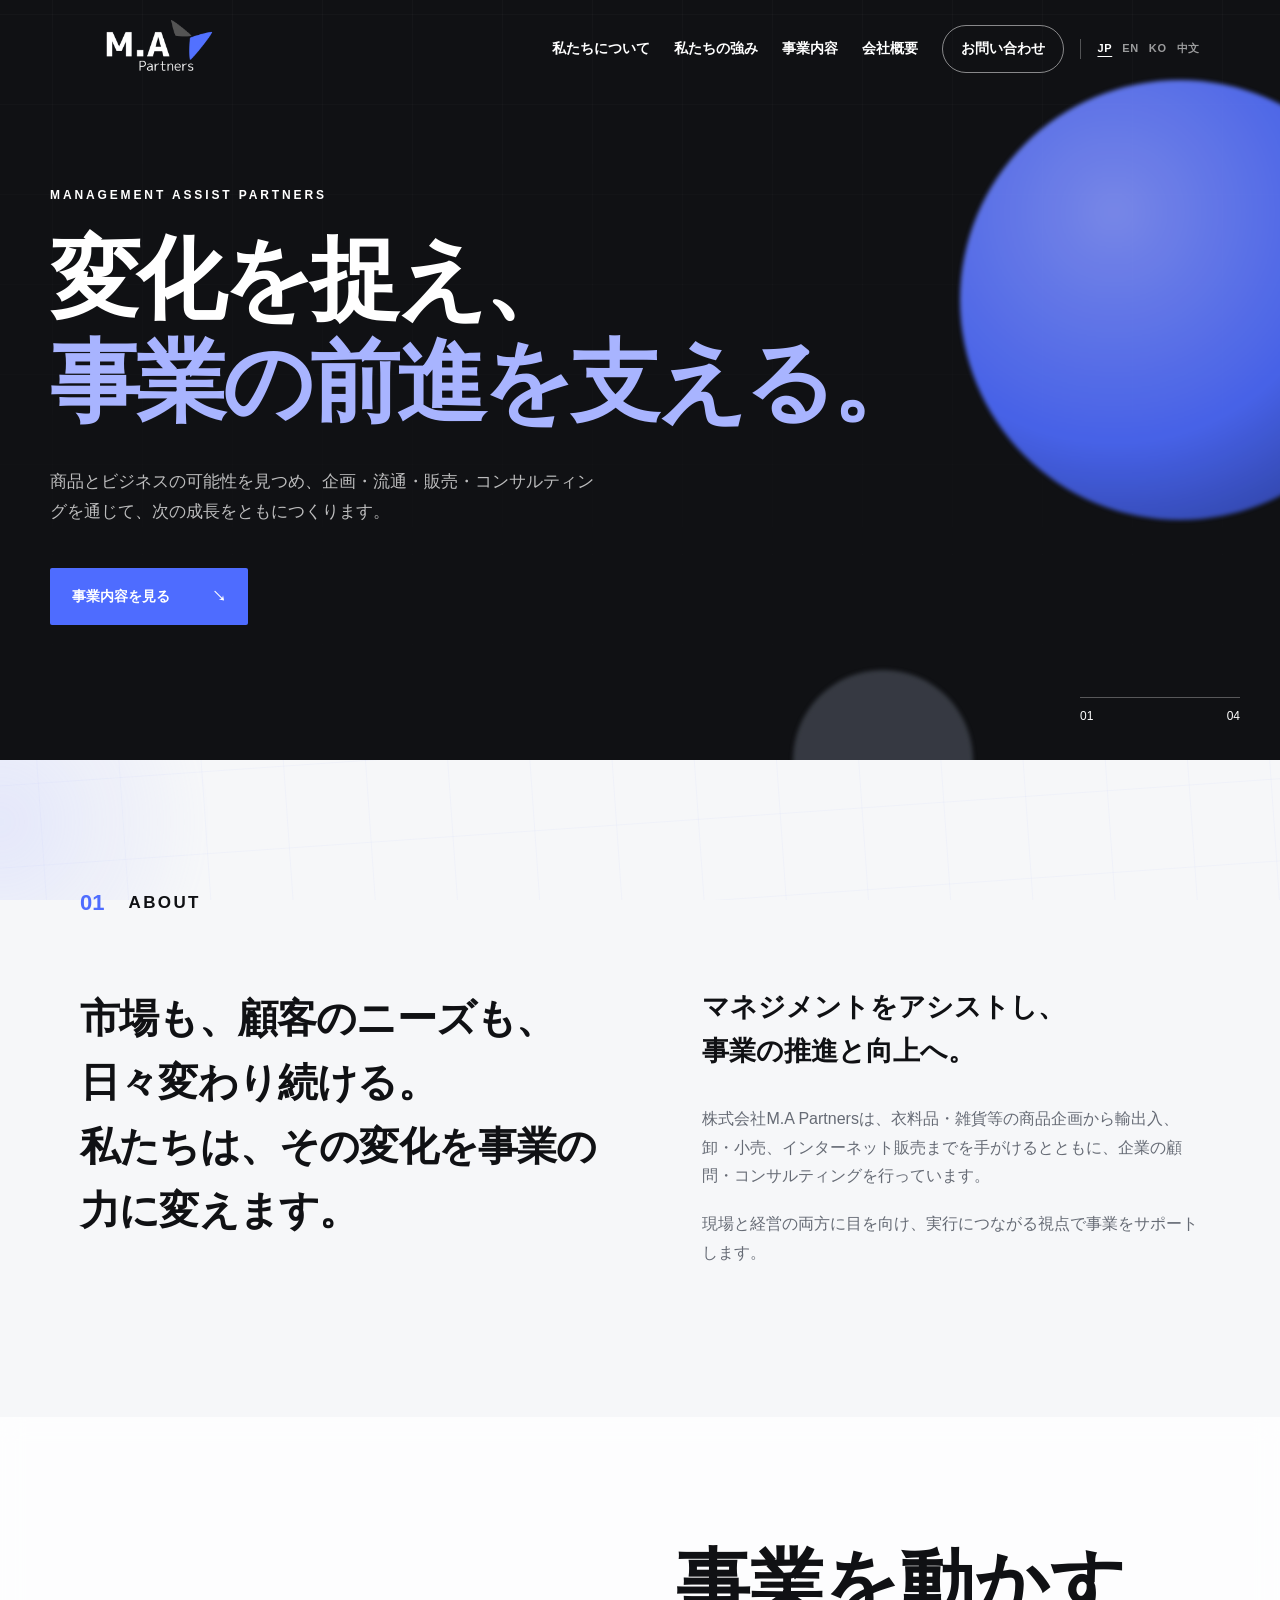
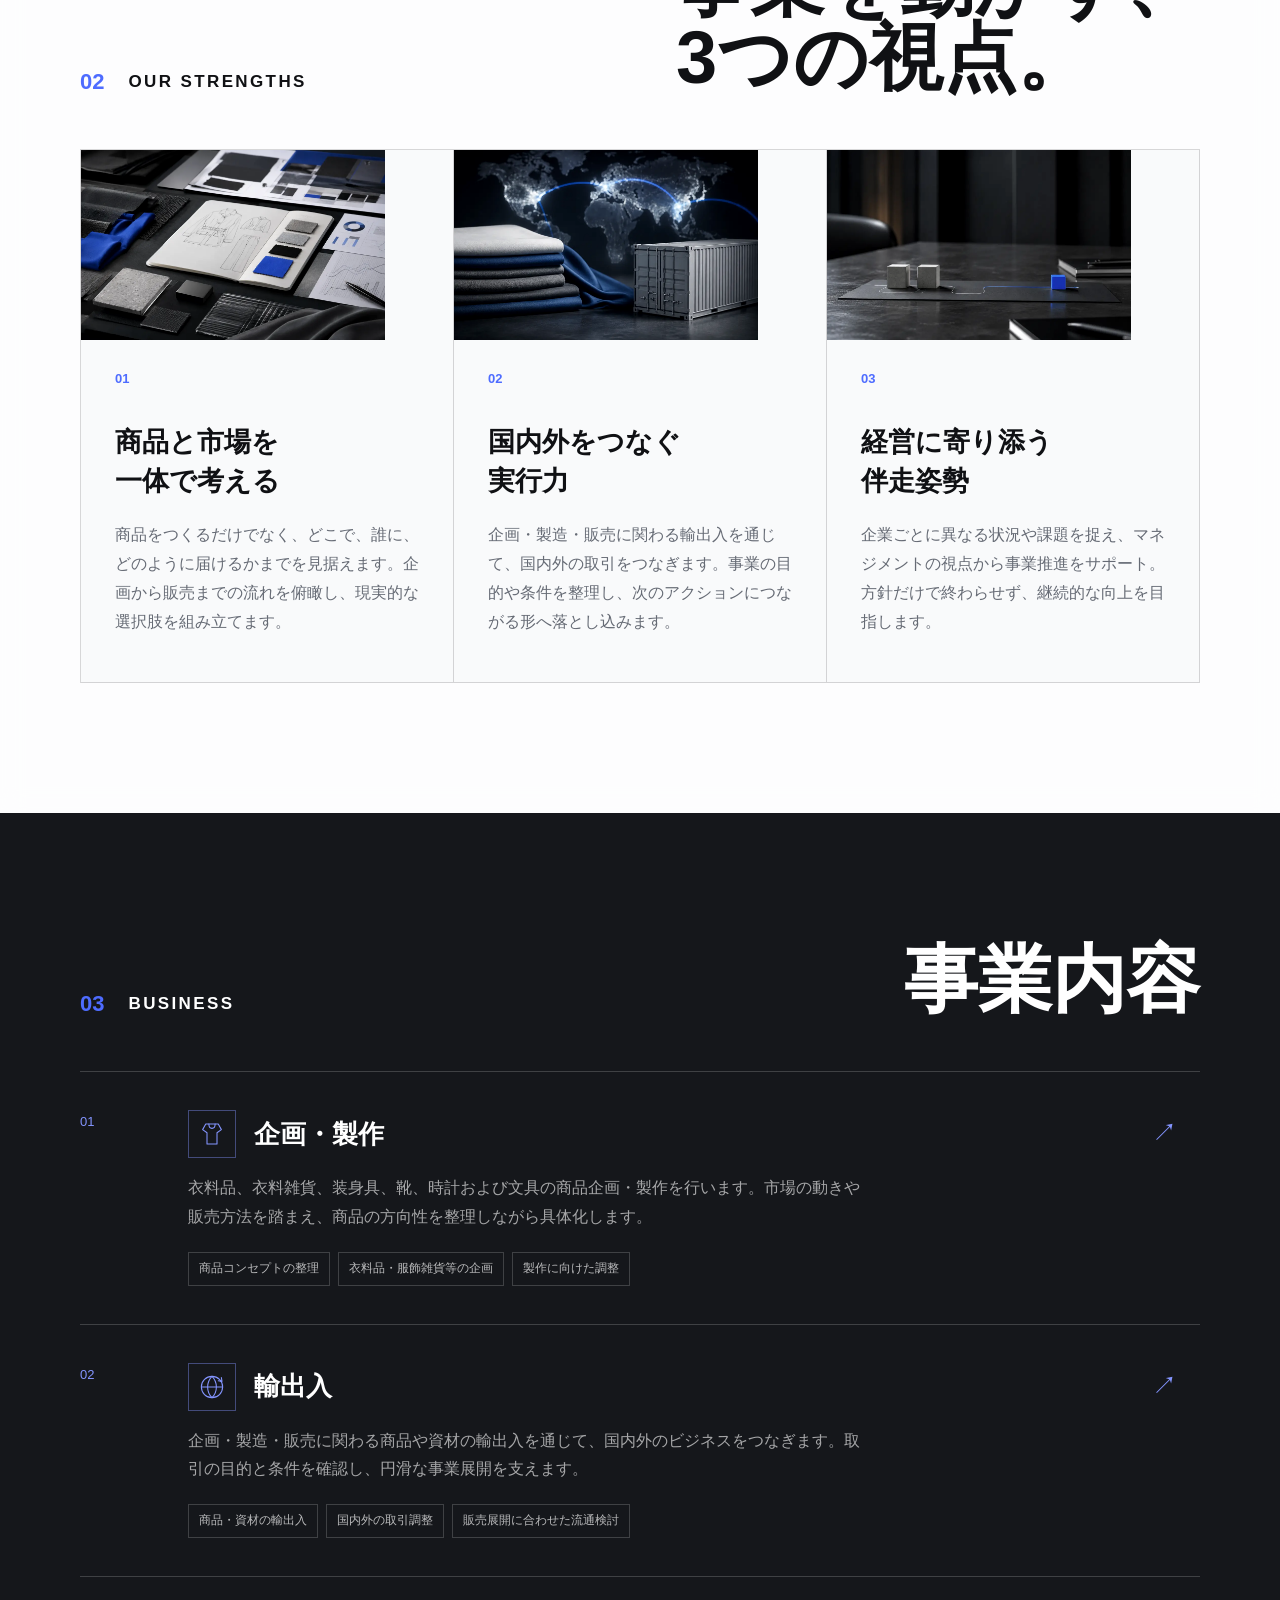
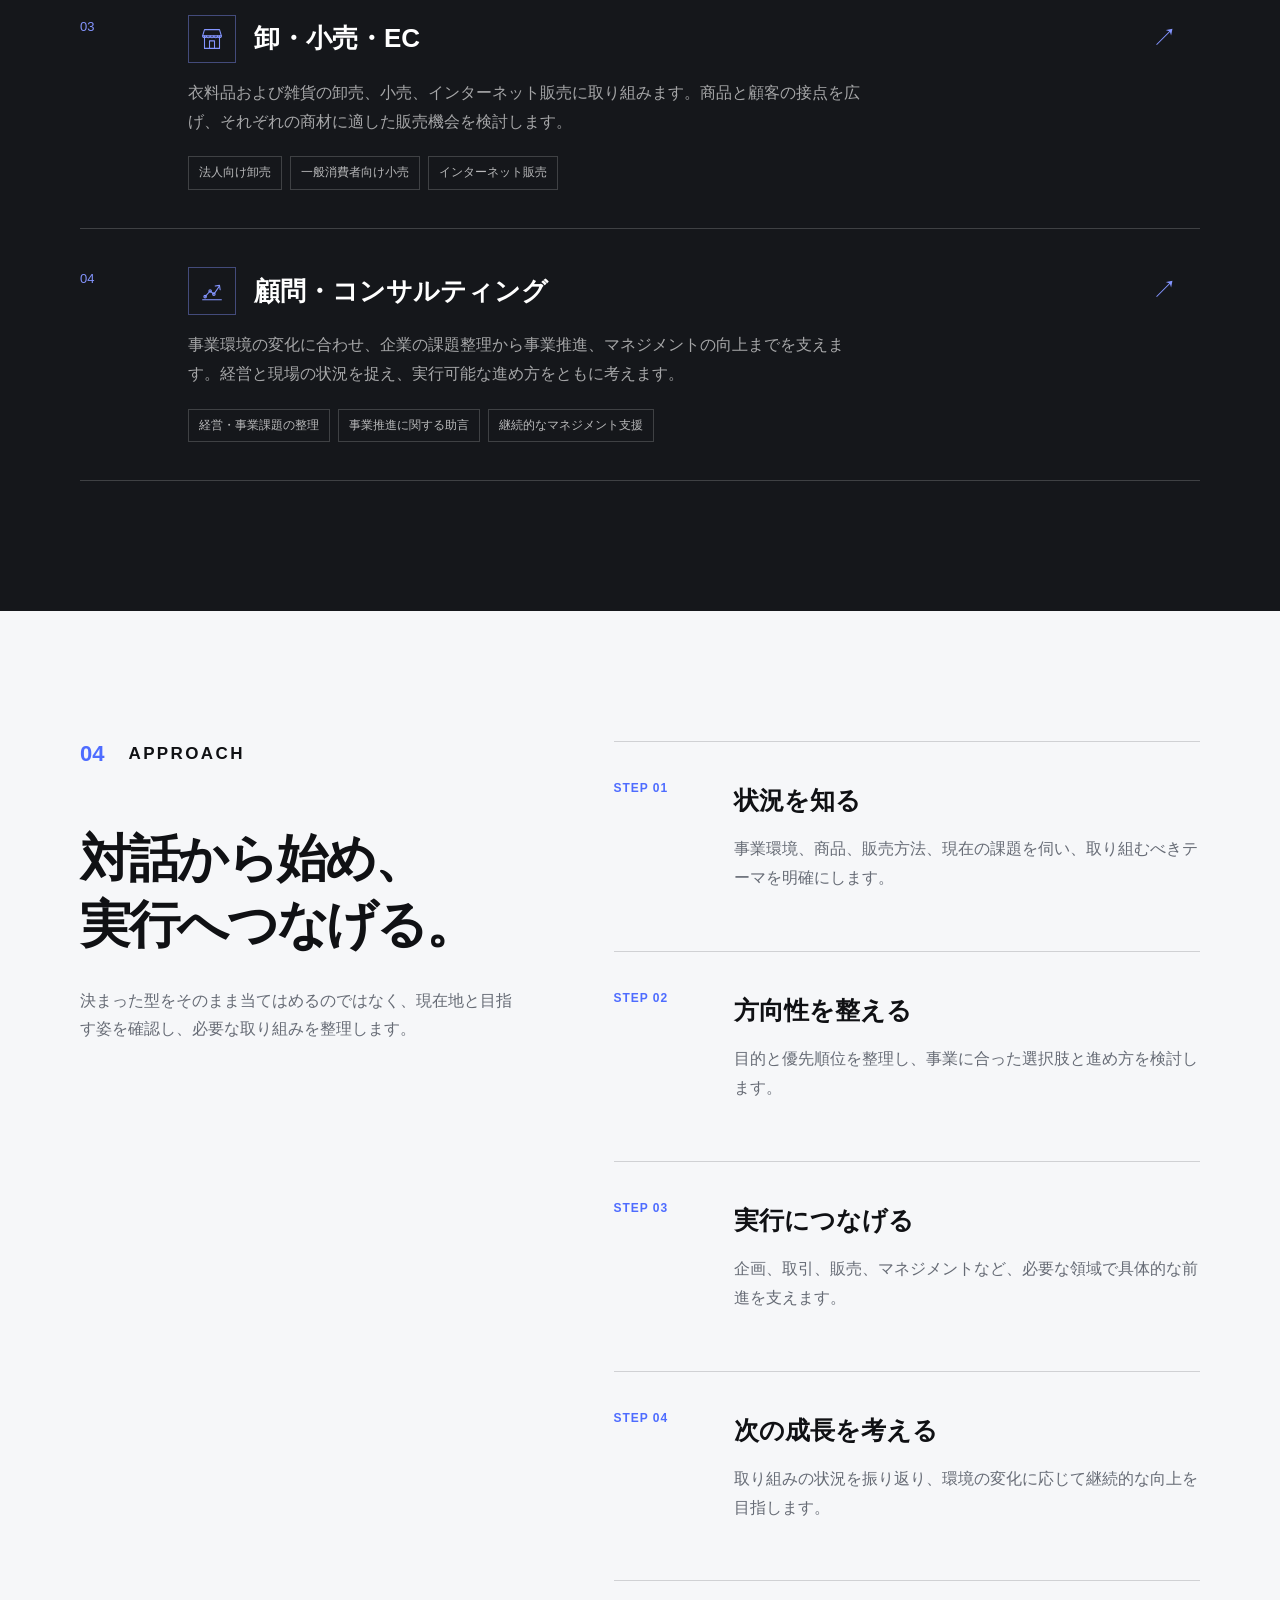
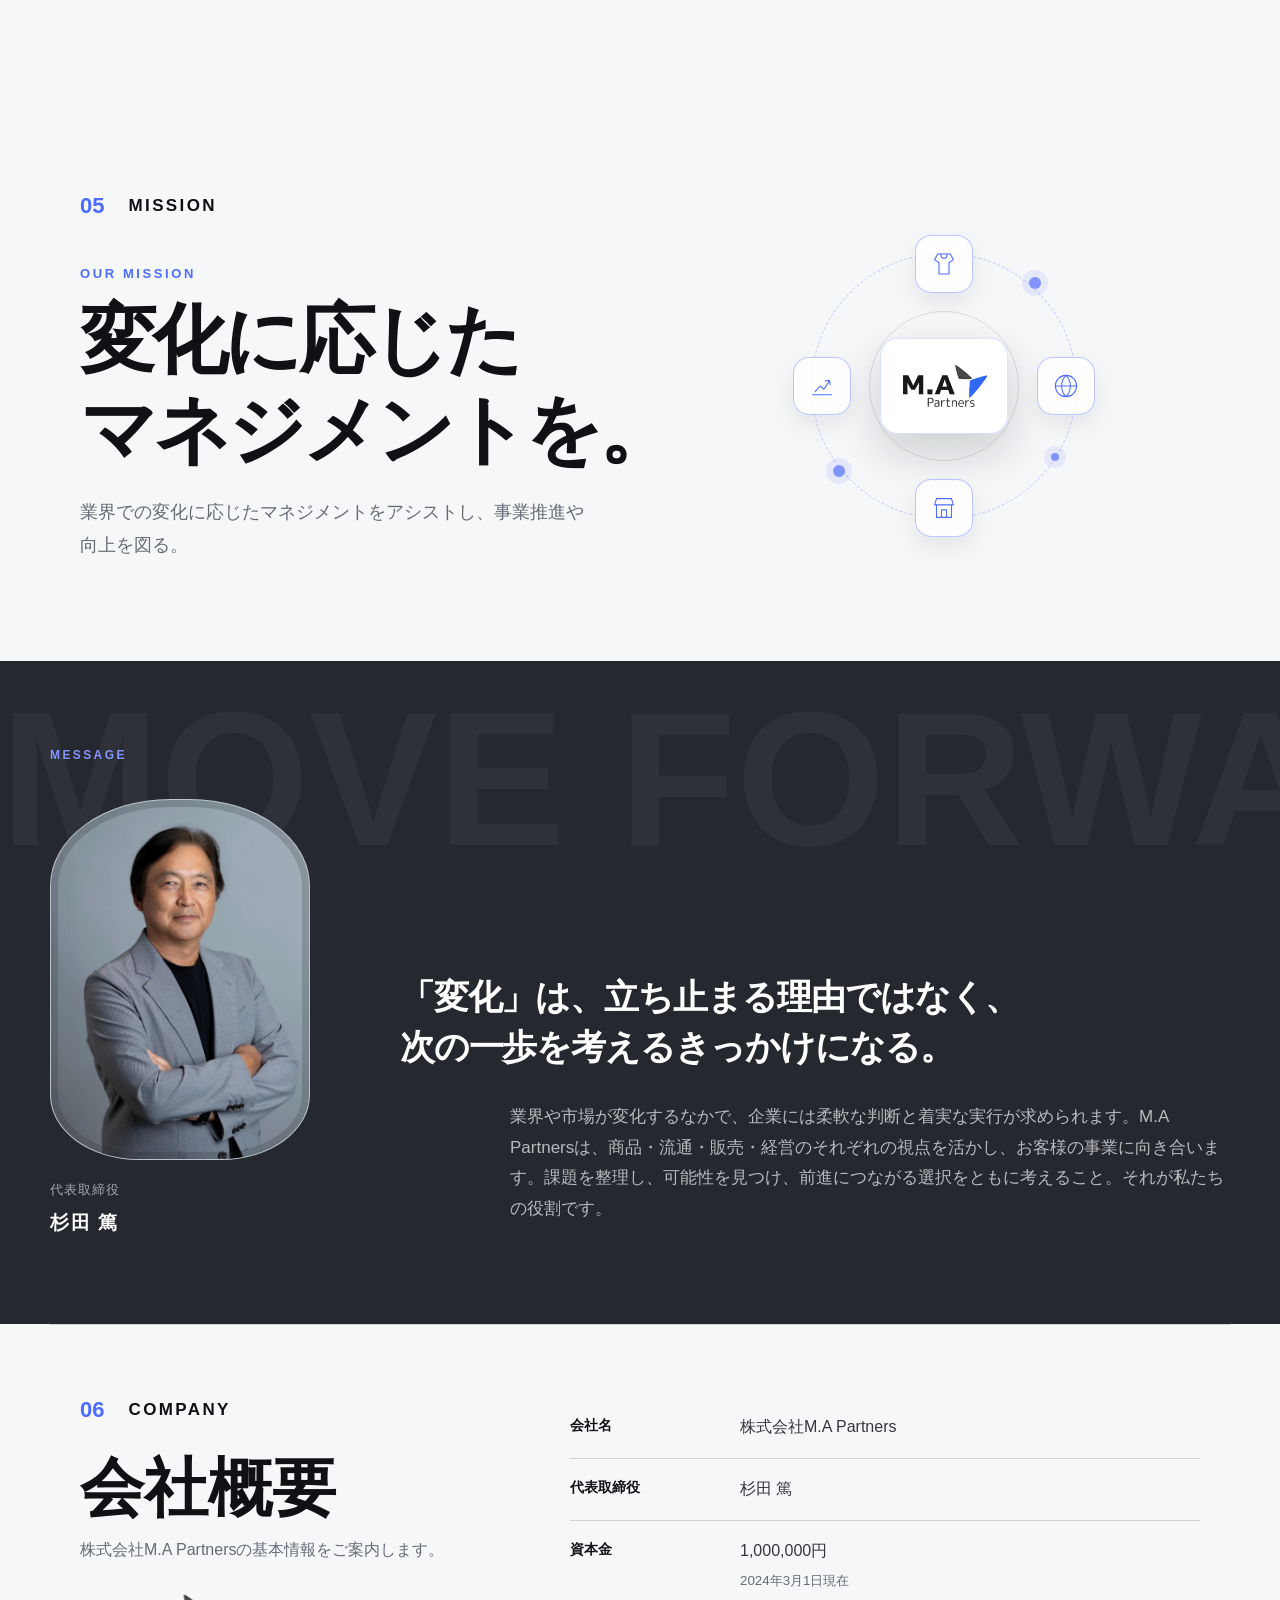
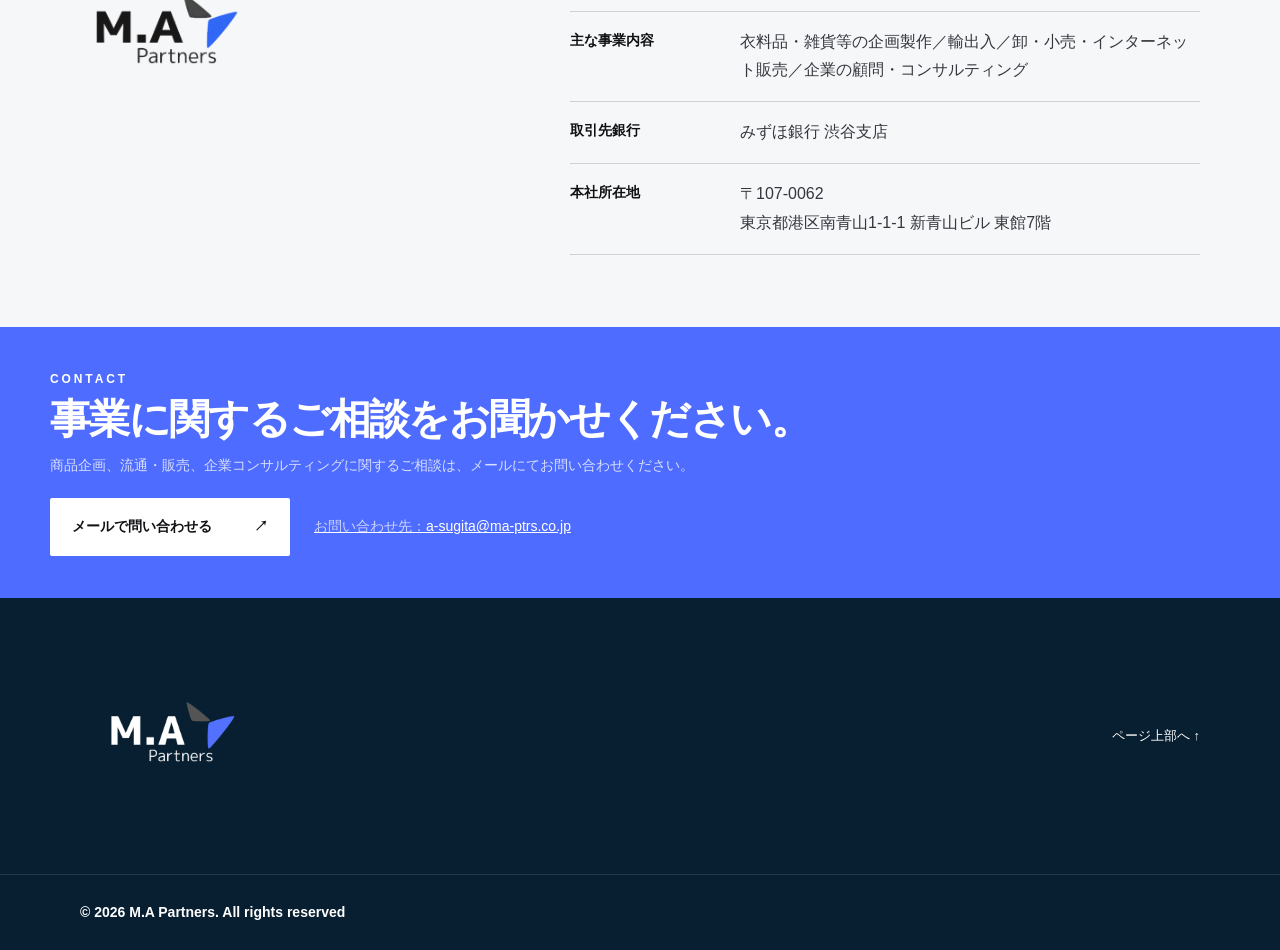
==== index.html @ 2406aa1d "Add Google Analytics 4 tracking" ====
<!doctype html>
<html lang="ja">
<head>
  <!-- Google tag (gtag.js) -->
  <script async src="https://www.googletagmanager.com/gtag/js?id=G-1H1527GLEB"></script>
  <script>
    window.dataLayer = window.dataLayer || [];
    function gtag(){dataLayer.push(arguments);}
    gtag('js', new Date());
    gtag('config', 'G-1H1527GLEB');
  </script>
  <meta charset="utf-8">
  <meta name="viewport" content="width=device-width, initial-scale=1">
  <meta name="description" content="株式会社M.A Partnersは、衣料品・雑貨等の企画製作、輸出入、卸・小売・インターネット販売、企業コンサルティングを行っています。">
  <meta name="theme-color" content="#101114">
  <title>株式会社M.A Partners</title>
  <link rel="alternate" hreflang="ja" href="https://ma-ptrs.co.jp/">
  <link rel="alternate" hreflang="en" href="https://ma-ptrs.co.jp/en/">
  <link rel="alternate" hreflang="ko" href="https://ma-ptrs.co.jp/ko/">
  <link rel="alternate" hreflang="zh-Hans" href="https://ma-ptrs.co.jp/zh/">
  <link rel="alternate" hreflang="x-default" href="https://ma-ptrs.co.jp/">
  <link rel="preload" href="assets/logo-light.png" as="image">
  <link rel="stylesheet" href="style.css">
</head>
<body>
  <a class="skip-link" href="#main">本文へ移動</a>
  <div class="ambient-bg" aria-hidden="true">
    <span class="ambient-grid"></span>
    <span class="ambient-glow ambient-glow-a"></span>
    <span class="ambient-glow ambient-glow-b"></span>
  </div>
  <header class="site-header" id="top">
    <div class="header-inner">
      <a class="brand" href="#top" aria-label="M.A Partners ホーム">
        <img src="assets/logo-light.png" alt="M.A Partners">
      </a>
      <button class="menu-button" type="button" aria-expanded="false" aria-controls="site-nav">
        <span></span><span></span><span></span><span class="sr-only">メニュー</span>
      </button>
      <nav class="site-nav" id="site-nav" aria-label="メインナビゲーション">
        <a href="#about">私たちについて</a>
        <a href="#strengths">私たちの強み</a>
        <a href="#business">事業内容</a>
        <a href="#company">会社概要</a>
        <a class="nav-contact" href="#contact">お問い合わせ</a>
        <div class="language-switch" aria-label="言語選択"><a class="active" href="/" lang="ja" aria-current="page">JP</a><a href="/en/" lang="en">EN</a><a href="/ko/" lang="ko">KO</a><a href="/zh/" lang="zh-Hans">中文</a></div>
      </nav>
    </div>
  </header>

  <main id="main">
    <section class="hero" aria-labelledby="hero-title">
      <div class="hero-grid"></div>
      <div class="hero-orb hero-orb-one"></div>
      <div class="hero-orb hero-orb-two"></div>
      <div class="hero-inner">
        <p class="eyebrow">MANAGEMENT ASSIST PARTNERS</p>
        <h1 id="hero-title"><span>変化を捉え、</span><span>事業の前進を支える。</span></h1>
        <p class="hero-copy">商品とビジネスの可能性を見つめ、企画・流通・販売・コンサルティングを通じて、次の成長をともにつくります。</p>
        <a class="button button-primary" href="#business">事業内容を見る <span aria-hidden="true">↘</span></a>
      </div>
      <div class="hero-index" aria-hidden="true"><span>01</span><span>04</span></div>
    </section>

    <section class="section intro reveal" id="about">
      <div class="section-label"><span>01</span> ABOUT</div>
      <div class="intro-body">
        <p class="lead">市場も、顧客のニーズも、日々変わり続ける。<br>私たちは、その変化を事業の力に変えます。</p>
        <div class="intro-copy">
          <h2>マネジメントをアシストし、<br>事業の推進と向上へ。</h2>
          <p>株式会社M.A Partnersは、衣料品・雑貨等の商品企画から輸出入、卸・小売、インターネット販売までを手がけるとともに、企業の顧問・コンサルティングを行っています。</p>
          <p>現場と経営の両方に目を向け、実行につながる視点で事業をサポートします。</p>
        </div>
      </div>
    </section>

    <section class="section strengths reveal" id="strengths">
      <div class="section-heading dark-heading">
        <div class="section-label"><span>02</span> OUR STRENGTHS</div>
        <h2>事業を動かす、<br>3つの視点。</h2>
      </div>
      <div class="strength-grid">
        <article class="strength-card reveal-child">
          <img class="strength-image" src="assets/strength-product.webp" alt="商品企画のためのデザイン画と生地サンプル" loading="lazy">
          <span>01</span>
          <h3>商品と市場を<br>一体で考える</h3>
          <p>商品をつくるだけでなく、どこで、誰に、どのように届けるかまでを見据えます。企画から販売までの流れを俯瞰し、現実的な選択肢を組み立てます。</p>
        </article>
        <article class="strength-card reveal-child">
          <img class="strength-image" src="assets/strength-global.webp" alt="繊維製品と物流を通じた国内外の取引イメージ" loading="lazy">
          <span>02</span>
          <h3>国内外をつなぐ<br>実行力</h3>
          <p>企画・製造・販売に関わる輸出入を通じて、国内外の取引をつなぎます。事業の目的や条件を整理し、次のアクションにつながる形へ落とし込みます。</p>
        </article>
        <article class="strength-card reveal-child">
          <img class="strength-image" src="assets/strength-advisory.webp" alt="企業と並走しながら前進する経営支援のイメージ" loading="lazy">
          <span>03</span>
          <h3>経営に寄り添う<br>伴走姿勢</h3>
          <p>企業ごとに異なる状況や課題を捉え、マネジメントの視点から事業推進をサポート。方針だけで終わらせず、継続的な向上を目指します。</p>
        </article>
      </div>
    </section>

    <section class="section business reveal" id="business">
      <div class="section-heading">
        <div class="section-label light"><span>03</span> BUSINESS</div>
        <h2>事業内容</h2>
      </div>
      <div class="service-list">
        <article class="service-card">
          <span class="service-number">01</span>
          <div><div class="service-title"><span class="service-icon" aria-hidden="true"><svg viewBox="0 0 48 48"><path d="M14 8h20l5 9-7 5v18H16V22l-7-5 5-9Z"/><path d="M19 8c0 4 2 7 5 7s5-3 5-7"/></svg></span><h3>企画・製作</h3></div><p>衣料品、衣料雑貨、装身具、靴、時計および文具の商品企画・製作を行います。市場の動きや販売方法を踏まえ、商品の方向性を整理しながら具体化します。</p><ul><li>商品コンセプトの整理</li><li>衣料品・服飾雑貨等の企画</li><li>製作に向けた調整</li></ul></div>
          <span class="service-mark" aria-hidden="true">↗</span>
        </article>
        <article class="service-card">
          <span class="service-number">02</span>
          <div><div class="service-title"><span class="service-icon" aria-hidden="true"><svg viewBox="0 0 48 48"><circle cx="24" cy="24" r="17"/><path d="M7 24h34M24 7c5 5 7 10 7 17s-2 12-7 17c-5-5-7-10-7-17s2-12 7-17Z"/><path d="m34 14 6 1-1-6"/></svg></span><h3>輸出入</h3></div><p>企画・製造・販売に関わる商品や資材の輸出入を通じて、国内外のビジネスをつなぎます。取引の目的と条件を確認し、円滑な事業展開を支えます。</p><ul><li>商品・資材の輸出入</li><li>国内外の取引調整</li><li>販売展開に合わせた流通検討</li></ul></div>
          <span class="service-mark" aria-hidden="true">↗</span>
        </article>
        <article class="service-card">
          <span class="service-number">03</span>
          <div><div class="service-title"><span class="service-icon" aria-hidden="true"><svg viewBox="0 0 48 48"><path d="M9 19h30l-3-10H12L9 19Z"/><path d="M12 19v20h24V19M20 39V27h8v12"/><path d="M9 19c0 4 6 4 6 0 0 4 6 4 6 0 0 4 6 4 6 0 0 4 6 4 6 0 0 4 6 4 6 0"/></svg></span><h3>卸・小売・EC</h3></div><p>衣料品および雑貨の卸売、小売、インターネット販売に取り組みます。商品と顧客の接点を広げ、それぞれの商材に適した販売機会を検討します。</p><ul><li>法人向け卸売</li><li>一般消費者向け小売</li><li>インターネット販売</li></ul></div>
          <span class="service-mark" aria-hidden="true">↗</span>
        </article>
        <article class="service-card">
          <span class="service-number">04</span>
          <div><div class="service-title"><span class="service-icon" aria-hidden="true"><svg viewBox="0 0 48 48"><path d="M9 38h30M13 33l8-9 6 5 9-13"/><path d="m29 16 7-1 1 7"/><circle cx="13" cy="33" r="2"/><circle cx="21" cy="24" r="2"/><circle cx="27" cy="29" r="2"/></svg></span><h3>顧問・コンサルティング</h3></div><p>事業環境の変化に合わせ、企業の課題整理から事業推進、マネジメントの向上までを支えます。経営と現場の状況を捉え、実行可能な進め方をともに考えます。</p><ul><li>経営・事業課題の整理</li><li>事業推進に関する助言</li><li>継続的なマネジメント支援</li></ul></div>
          <span class="service-mark" aria-hidden="true">↗</span>
        </article>
      </div>
    </section>

    <section class="section approach reveal" id="approach">
      <div class="approach-copy">
        <div class="section-label"><span>04</span> APPROACH</div>
        <h2><span>対話から始め、</span><span>実行へつなげる。</span></h2>
        <p>決まった型をそのまま当てはめるのではなく、現在地と目指す姿を確認し、必要な取り組みを整理します。</p>
      </div>
      <ol class="approach-steps">
        <li><span>STEP 01</span><div><h3>状況を知る</h3><p>事業環境、商品、販売方法、現在の課題を伺い、取り組むべきテーマを明確にします。</p></div></li>
        <li><span>STEP 02</span><div><h3>方向性を整える</h3><p>目的と優先順位を整理し、事業に合った選択肢と進め方を検討します。</p></div></li>
        <li><span>STEP 03</span><div><h3>実行につなげる</h3><p>企画、取引、販売、マネジメントなど、必要な領域で具体的な前進を支えます。</p></div></li>
        <li><span>STEP 04</span><div><h3>次の成長を考える</h3><p>取り組みの状況を振り返り、環境の変化に応じて継続的な向上を目指します。</p></div></li>
      </ol>
    </section>

    <section class="section mission reveal">
      <div class="mission-panel">
        <div class="section-label"><span>05</span> MISSION</div>
        <p class="mission-kicker">OUR MISSION</p>
        <h2><span>変化に応じた</span><span>マネジメントを。</span></h2>
        <p>業界での変化に応じたマネジメントをアシストし、事業推進や向上を図る。</p>
      </div>
      <div class="mission-graphic" aria-hidden="true">
        <div class="motion-system">
          <span class="motion-ring motion-ring-outer"></span>
          <span class="motion-ring motion-ring-inner"></span>
          <div class="motion-core"><img src="assets/logo-dark.png" alt=""></div>
          <div class="motion-orbit">
            <span class="motion-node node-one"><span><svg viewBox="0 0 48 48"><path d="M14 8h20l5 9-7 5v18H16V22l-7-5 5-9Z"/><path d="M19 8c0 4 2 7 5 7s5-3 5-7"/></svg></span></span>
            <span class="motion-node node-two"><span><svg viewBox="0 0 48 48"><circle cx="24" cy="24" r="17"/><path d="M7 24h34M24 7c5 5 7 10 7 17s-2 12-7 17c-5-5-7-10-7-17s2-12 7-17Z"/></svg></span></span>
            <span class="motion-node node-three"><span><svg viewBox="0 0 48 48"><path d="M9 19h30l-3-10H12L9 19ZM12 19v20h24V19M20 39V27h8v12"/></svg></span></span>
            <span class="motion-node node-four"><span><svg viewBox="0 0 48 48"><path d="M9 38h30M13 33l8-9 6 5 9-13m-7 0 7-1 1 7"/></svg></span></span>
          </div>
          <span class="motion-dot dot-one"></span><span class="motion-dot dot-two"></span><span class="motion-dot dot-three"></span>
        </div>
      </div>
    </section>

    <section class="message reveal">
      <div class="message-track" aria-hidden="true">MOVE FORWARD · MOVE FORWARD ·</div>
      <div class="message-inner">
        <p class="message-en">MESSAGE</p>
        <div class="message-layout">
          <div class="message-copy">
            <blockquote><span>「変化」は、立ち止まる理由ではなく、</span><span>次の一歩を考えるきっかけになる。</span></blockquote>
            <p>業界や市場が変化するなかで、企業には柔軟な判断と着実な実行が求められます。M.A Partnersは、商品・流通・販売・経営のそれぞれの視点を活かし、お客様の事業に向き合います。課題を整理し、可能性を見つけ、前進につながる選択をともに考えること。それが私たちの役割です。</p>
          </div>
          <figure class="message-portrait">
            <div class="message-photo-frame"><img src="assets/representative.webp" alt="代表取締役 杉田 篤"></div>
            <figcaption><span>代表取締役</span><strong>杉田 篤</strong></figcaption>
          </figure>
        </div>
      </div>
    </section>

    <section class="section company reveal" id="company">
      <div class="company-intro">
        <div class="section-label"><span>06</span> COMPANY</div>
        <h2>会社概要</h2>
        <p>株式会社M.A Partnersの基本情報をご案内します。</p>
        <img class="company-logo" src="assets/logo-dark.png" alt="M.A Partners">
      </div>
      <dl class="company-table">
        <div><dt>会社名</dt><dd>株式会社M.A Partners</dd></div>
        <div><dt>代表取締役</dt><dd>杉田 篤</dd></div>
        <div><dt>資本金</dt><dd>1,000,000円<br><small>2024年3月1日現在</small></dd></div>
        <div><dt>主な事業内容</dt><dd>衣料品・雑貨等の企画製作／輸出入／卸・小売・インターネット販売／企業の顧問・コンサルティング</dd></div>
        <div><dt>取引先銀行</dt><dd>みずほ銀行 渋谷支店</dd></div>
        <div><dt>本社所在地</dt><dd>〒107-0062<br><span class="address-line">東京都港区南青山1-1-1 新青山ビル 東館7階</span></dd></div>
      </dl>
    </section>

    <section class="contact" id="contact">
      <div class="contact-inner">
        <div class="contact-title"><p class="eyebrow">CONTACT</p><h2>事業に関するご相談をお聞かせください。</h2><p class="contact-description">商品企画、流通・販売、企業コンサルティングに関するご相談は、メールにてお問い合わせください。</p></div>
        <div class="contact-actions">
          <a class="button button-light" href="mailto:a-sugita@ma-ptrs.co.jp?subject=M.A%20Partners%E3%81%B8%E3%81%AE%E3%81%8A%E5%95%8F%E3%81%84%E5%90%88%E3%82%8F%E3%81%9B">メールで問い合わせる <span aria-hidden="true">↗</span></a>
          <a class="email" href="mailto:a-sugita@ma-ptrs.co.jp"><span>お問い合わせ先：</span>a-sugita@ma-ptrs.co.jp</a>
        </div>
      </div>
    </section>
  </main>

  <footer class="site-footer">
    <div class="footer-main">
      <img src="assets/logo-light.png" alt="M.A Partners">
      <a href="#top">ページ上部へ ↑</a>
    </div>
    <div class="footer-copyright">© 2026 M.A Partners. All rights reserved</div>
  </footer>
  <script src="script.js"></script>
</body>
</html>
---- style.css ----
:root {
  --ink: #101114;
  --paper: #f6f7f9;
  --white: #ffffff;
  --blue: #4e6cff;
  --line: rgba(16, 17, 20, .16);
  --muted: #666b75;
  --max: 1180px;
}

* { box-sizing: border-box; }
html { scroll-behavior: smooth; }
body { margin: 0; color: var(--ink); background: var(--paper); font-family: "Yu Gothic", "Hiragino Kaku Gothic ProN", "Noto Sans JP", Arial, sans-serif; line-height: 1.8; }
main, .site-footer { position: relative; z-index: 1; }
img { max-width: 100%; display: block; }
a { color: inherit; }
.sr-only { position: absolute; width: 1px; height: 1px; padding: 0; margin: -1px; overflow: hidden; clip: rect(0,0,0,0); white-space: nowrap; border: 0; }
.skip-link { position: fixed; top: -100px; left: 1rem; z-index: 100; background: #fff; padding: .75rem 1rem; }
.skip-link:focus { top: 1rem; }
.ambient-bg { position: fixed; inset: 0; z-index: 0; pointer-events: none; overflow: hidden; background: var(--paper); }
.ambient-grid { position: absolute; inset: -18%; opacity: .3; background-image: linear-gradient(rgba(78,108,255,.12) 1px, transparent 1px), linear-gradient(90deg, rgba(78,108,255,.12) 1px, transparent 1px); background-size: 82px 82px; transform: translate3d(0, var(--scroll-grid, 0px), 0) rotate(-4deg); }
.ambient-glow { position: absolute; display: block; border-radius: 50%; filter: blur(10px); opacity: .24; will-change: transform; }
.ambient-glow-a { width: 520px; height: 520px; top: 20%; right: -260px; background: radial-gradient(circle, #7b8eff 0, rgba(78,108,255,0) 68%); transform: translate3d(0, var(--scroll-glow-a, 0px), 0); }
.ambient-glow-b { width: 420px; height: 420px; top: 68%; left: -210px; background: radial-gradient(circle, #aeb9ff 0, rgba(78,108,255,0) 70%); transform: translate3d(0, var(--scroll-glow-b, 0px), 0); }
.reveal { opacity: 0; transform: translateY(44px); transition: opacity .85s ease, transform .85s cubic-bezier(.2,.7,.2,1); }
.reveal.in-view { opacity: 1; transform: none; }
.reveal-child { opacity: 0; transform: translateY(30px); transition: opacity .75s ease, transform .75s ease; }
.in-view .reveal-child { opacity: 1; transform: none; }
.in-view .reveal-child:nth-child(2) { transition-delay: .12s; }
.in-view .reveal-child:nth-child(3) { transition-delay: .24s; }

.site-header { position: absolute; inset: 0 0 auto; z-index: 20; color: #fff; }
.header-inner { max-width: var(--max); height: 98px; padding: 0 30px; margin: auto; display: flex; align-items: center; justify-content: space-between; }
.brand img { width: 154px; height: auto; }
.site-nav { display: flex; align-items: center; gap: 24px; font-size: 14px; font-weight: 600; }
.site-nav a { text-decoration: none; }
.nav-contact { padding: 10px 18px; border: 1px solid rgba(255,255,255,.5); border-radius: 999px; }
.language-switch { display: flex; align-items: center; gap: 10px; margin-left: -8px; padding-left: 16px; border-left: 1px solid rgba(255,255,255,.28); font-size: 11px; letter-spacing: .06em; }
.language-switch a { color: rgba(255,255,255,.58); }
.language-switch a.active { color: #fff; text-decoration: underline; text-underline-offset: 4px; }
.menu-button { display: none; }

.hero { min-height: 760px; position: relative; display: grid; place-items: center; overflow: hidden; color: #fff; background: #101114; }
.hero-grid { position: absolute; inset: -10%; opacity: .18; background-image: linear-gradient(rgba(255,255,255,.15) 1px, transparent 1px), linear-gradient(90deg, rgba(255,255,255,.15) 1px, transparent 1px); background-size: 90px 90px; mask-image: linear-gradient(to bottom, #000, transparent 95%); transform: translate3d(0, var(--scroll-hero-grid, 0px), 0); will-change: transform; }
.hero-orb { position: absolute; border-radius: 50%; filter: blur(2px); opacity: .9; }
.hero-orb-one { width: 440px; height: 440px; right: -120px; top: 80px; background: radial-gradient(circle at 35% 30%, #8495ff, #4e6cff 55%, #26388f); transform: translate3d(0, var(--scroll-orb-a, 0px), 0) rotate(var(--scroll-rotate, 0deg)); will-change: transform; }
.hero-orb-two { width: 180px; height: 180px; right: 24%; bottom: -90px; background: #3b3f48; transform: translate3d(0, var(--scroll-orb-b, 0px), 0); will-change: transform; }
.hero-inner { width: min(var(--max), calc(100% - 60px)); position: relative; z-index: 2; padding-top: 50px; }
.eyebrow { margin: 0 0 22px; font-size: 12px; letter-spacing: .24em; font-weight: 700; }
.hero h1 { max-width: 1080px; margin: 0; font-size: clamp(30px, 7vw, 94px); line-height: 1.14; letter-spacing: -.045em; }
.hero h1 span { display: block; white-space: nowrap; }
.hero h1 span:last-child { color: #a8b4ff; }
.hero-copy { max-width: 560px; margin: 34px 0 40px; color: rgba(255,255,255,.72); font-size: 17px; }
.button { display: inline-flex; align-items: center; gap: 42px; padding: 16px 22px; border-radius: 2px; text-decoration: none; font-size: 14px; font-weight: 700; transition: transform .2s, background .2s; }
.button:hover { transform: translateY(-2px); }
.button-primary { background: var(--blue); color: #fff; }
.hero-index { position: absolute; right: 40px; bottom: 32px; z-index: 2; width: 160px; display: flex; justify-content: space-between; border-top: 1px solid rgba(255,255,255,.3); padding-top: 8px; font-size: 12px; }

.section { max-width: var(--max); margin: auto; padding: 130px 30px; }
.section-label { display: flex; gap: 24px; align-items: center; font-size: 17px; line-height: 1.2; letter-spacing: .14em; font-weight: 700; }
.section-label span { color: var(--blue); font-size: 22px; letter-spacing: 0; }
.section-label.light { color: #fff; }
.intro-body { display: grid; grid-template-columns: 1.05fr 1fr; gap: 100px; margin-top: 70px; }
.lead { margin: 0; font-size: clamp(24px, 3.2vw, 40px); line-height: 1.6; font-weight: 700; letter-spacing: -.02em; }
.intro-copy h2 { margin: 0 0 32px; font-size: 27px; line-height: 1.6; }
.intro-copy p { color: var(--muted); margin: 0 0 1.2rem; }

.strengths { max-width: none; padding-left: max(30px, calc((100% - var(--max))/2 + 30px)); padding-right: max(30px, calc((100% - var(--max))/2 + 30px)); background: rgba(255,255,255,.78); backdrop-filter: blur(12px); }
.dark-heading { max-width: var(--max); margin: auto 0 62px; }
.dark-heading h2 { font-size: clamp(40px, 5.5vw, 70px); line-height: 1.25; }
.strength-grid { max-width: var(--max); margin: auto; display: grid; grid-template-columns: repeat(3, 1fr); border-top: 1px solid var(--line); border-left: 1px solid var(--line); }
.strength-card { min-height: 350px; padding: 30px 34px; border-right: 1px solid var(--line); border-bottom: 1px solid var(--line); background: rgba(246,247,249,.62); }
.strength-image { width: calc(100% + 68px); height: 190px; margin: -30px -34px 24px; object-fit: cover; filter: saturate(.88) contrast(1.03); }
.strength-card > span { color: var(--blue); font-size: 13px; font-weight: 700; }
.strength-card h3 { margin: 30px 0 20px; font-size: 27px; line-height: 1.45; }
.strength-card p { color: var(--muted); }

.business { max-width: none; padding-left: max(30px, calc((100% - var(--max))/2 + 30px)); padding-right: max(30px, calc((100% - var(--max))/2 + 30px)); color: #fff; background: #15171b; }
.section-heading { display: flex; justify-content: space-between; align-items: flex-end; max-width: var(--max); margin: auto auto 54px; }
.section-heading h2 { margin: 0; font-size: clamp(42px, 6vw, 74px); line-height: 1; }
.service-list { max-width: var(--max); margin: auto; border-top: 1px solid rgba(255,255,255,.18); }
.service-card { display: grid; grid-template-columns: 80px 1fr 48px; gap: 28px; align-items: start; padding: 38px 0; border-bottom: 1px solid rgba(255,255,255,.18); }
.service-number { color: #8495ff; font-size: 13px; }
.service-card h3 { margin: 0 0 8px; font-size: 26px; }
.service-title { display: flex; align-items: center; gap: 18px; margin-bottom: 16px; }
.service-title h3 { margin: 0; }
.service-icon { width: 48px; height: 48px; flex: 0 0 48px; display: grid; place-items: center; border: 1px solid rgba(132,149,255,.42); color: #8495ff; }
.service-icon svg { width: 30px; height: 30px; fill: none; stroke: currentColor; stroke-width: 1.7; stroke-linecap: round; stroke-linejoin: round; }
.service-card p { max-width: 680px; margin: 0; color: rgba(255,255,255,.62); }
.service-card ul { display: flex; flex-wrap: wrap; gap: 8px; margin: 20px 0 0; padding: 0; list-style: none; }
.service-card li { padding: 5px 10px; border: 1px solid rgba(255,255,255,.18); color: rgba(255,255,255,.7); font-size: 12px; }
.service-mark { font-size: 25px; color: #8495ff; }

.approach { display: grid; grid-template-columns: .85fr 1.15fr; gap: 100px; background: transparent; }
.approach-copy { position: sticky; top: 90px; align-self: start; }
.approach-copy h2 { margin: 58px 0 28px; font-size: clamp(30px, 4vw, 58px); line-height: 1.3; letter-spacing: -.045em; }
.approach-copy h2 span { display: block; white-space: nowrap; }
.approach-copy > p { max-width: 440px; color: var(--muted); }
.approach-steps { margin: 0; padding: 0; list-style: none; counter-reset: item; }
.approach-steps li { display: grid; grid-template-columns: 90px 1fr; gap: 30px; min-height: 210px; padding: 36px 0; border-top: 1px solid var(--line); }
.approach-steps li:last-child { border-bottom: 1px solid var(--line); }
.approach-steps span { color: var(--blue); font-size: 12px; font-weight: 700; letter-spacing: .08em; }
.approach-steps h3 { margin: 0 0 12px; font-size: 25px; }
.approach-steps p { margin: 0; color: var(--muted); }

.mission { min-height: 500px; padding-top: 82px; padding-bottom: 82px; display: grid; grid-template-columns: 1.05fr .95fr; align-items: center; gap: 40px; }
.mission-kicker { margin: 42px 0 10px; color: var(--blue); font-size: 13px; font-weight: 700; letter-spacing: .2em; }
.mission h2 { margin: 0 0 22px; font-size: clamp(32px, 6vw, 76px); line-height: 1.18; letter-spacing: -.05em; }
.mission h2 span { display: block; white-space: nowrap; }
.mission-panel > p:last-child { max-width: 520px; color: var(--muted); font-size: 18px; }
.mission-graphic { position: relative; height: 290px; }
.motion-system { position: absolute; width: 290px; height: 290px; left: 50%; top: 50%; transform: translate(-50%,-50%); }
.motion-ring { position: absolute; border-radius: 50%; border: 1px dashed rgba(78,108,255,.32); }
.motion-ring-outer { inset: 12px; animation: orbit-spin 32s linear infinite; }
.motion-ring-inner { inset: 70px; border-style: solid; border-color: rgba(16,17,20,.12); animation: orbit-spin-reverse 22s linear infinite; }
.motion-core { position: absolute; z-index: 3; width: 128px; height: 96px; left: 50%; top: 50%; display: grid; place-items: center; padding: 18px 12px; transform: translate(-50%,-50%); border: 1px solid rgba(78,108,255,.2); border-radius: 18px; background: rgba(255,255,255,.96); box-shadow: 0 18px 45px rgba(16,17,20,.18); }
.motion-core img { width: 100%; height: auto; }
.motion-orbit { position: absolute; inset: 12px; border-radius: 50%; animation: orbit-spin 18s linear infinite; }
.motion-node { position: absolute; width: 58px; height: 58px; }
.motion-node > span { width: 100%; height: 100%; display: grid; place-items: center; border: 1px solid rgba(78,108,255,.38); border-radius: 16px; color: var(--blue); background: rgba(255,255,255,.86); box-shadow: 0 10px 24px rgba(16,17,20,.08); animation: orbit-spin-reverse 18s linear infinite; }
.motion-node svg { width: 30px; height: 30px; fill: none; stroke: currentColor; stroke-width: 1.7; stroke-linecap: round; stroke-linejoin: round; }
.node-one { left: 50%; top: -18px; transform: translateX(-50%); }
.node-two { right: -18px; top: 50%; transform: translateY(-50%); }
.node-three { left: 50%; bottom: -18px; transform: translateX(-50%); }
.node-four { left: -18px; top: 50%; transform: translateY(-50%); }
.motion-dot { position: absolute; display: block; width: 12px; height: 12px; border-radius: 50%; background: #8193ff; box-shadow: 0 0 0 7px rgba(78,108,255,.1); animation: dot-pulse 2.6s ease-in-out infinite; }
.dot-one { right: 48px; top: 36px; }
.dot-two { left: 34px; bottom: 54px; animation-delay: -.8s; }
.dot-three { right: 30px; bottom: 70px; width: 8px; height: 8px; animation-delay: -1.5s; }
@keyframes orbit-spin { to { transform: rotate(360deg); } }
@keyframes orbit-spin-reverse { to { transform: rotate(-360deg); } }
@keyframes dot-pulse { 0%,100% { opacity: .45; transform: scale(.8); } 50% { opacity: 1; transform: scale(1.15); } }

.message { position: relative; z-index: 1; overflow: hidden; padding: 84px 30px; color: #fff; background: #25282f; }
.message-track { position: absolute; top: 22px; left: 0; white-space: nowrap; color: rgba(255,255,255,.045); font-size: clamp(90px, 15vw, 210px); font-weight: 800; line-height: 1; transform: translate3d(var(--scroll-track, 0px), 0, 0); will-change: transform; }
.message-inner { position: relative; max-width: var(--max); margin: auto; }
.message-en { margin: 0 0 32px; color: #8495ff; font-size: 12px; font-weight: 700; letter-spacing: .2em; }
.message-layout { display: grid; grid-template-columns: minmax(260px, .45fr) minmax(0, 1.55fr); align-items: end; gap: clamp(40px, 7vw, 100px); }
.message-copy { grid-column: 2; padding-bottom: 16px; }
.message blockquote { max-width: 900px; margin: 0 0 30px; font-size: clamp(18px, 2.7vw, 38px); line-height: 1.45; font-weight: 700; letter-spacing: -.03em; }
.message blockquote span { display: block; white-space: nowrap; }
.message-copy > p { max-width: 720px; margin: 0 0 0 auto; color: rgba(255,255,255,.68); font-size: 17px; }
.message-portrait { grid-column: 1; grid-row: 1; width: 100%; max-width: 330px; margin: 0; justify-self: start; }
.message-photo-frame { position: relative; overflow: hidden; aspect-ratio: .72; border: 1px solid rgba(255,255,255,.2); border-radius: 46% 46% 34% 34% / 24% 24% 18% 18%; background: #aab5bd; }
.message-photo-frame::after { content: ""; position: absolute; inset: 0; box-shadow: inset 0 0 0 7px rgba(37,40,47,.2); border-radius: inherit; pointer-events: none; }
.message-photo-frame img { width: 100%; height: 100%; display: block; object-fit: cover; object-position: 50% 22%; }
.message-portrait figcaption { display: grid; gap: 5px; padding-top: 18px; }
.message-portrait figcaption span { color: rgba(255,255,255,.58); font-size: 13px; letter-spacing: .08em; }
.message-portrait figcaption strong { font-size: 19px; font-weight: 600; letter-spacing: .08em; }

.company { display: grid; grid-template-columns: .8fr 1.2fr; gap: 70px; padding-top: 72px; padding-bottom: 72px; border-top: 1px solid var(--line); }
.company-intro h2 { margin: 32px 0 14px; font-size: clamp(40px, 5vw, 64px); line-height: 1; }
.company-intro p { color: var(--muted); }
.company-logo { width: 170px; margin-top: 28px; }
.company-table { margin: 0; }
.company-table > div { display: grid; grid-template-columns: 150px 1fr; gap: 20px; padding: 16px 0; border-bottom: 1px solid var(--line); }
.company-table dt { font-size: 14px; font-weight: 700; }
.company-table dd { margin: 0; color: #34373e; }
.address-line { white-space: nowrap; }
.company-table small { color: var(--muted); }

.contact { padding: 42px 30px; color: #fff; background: var(--blue); }
.contact-inner { max-width: var(--max); margin: auto; }
.contact-title { min-width: 0; }
.contact-title .eyebrow { margin: 0 0 4px; }
.contact h2 { margin: 0; white-space: nowrap; font-size: clamp(24px, 3.2vw, 42px); line-height: 1.25; letter-spacing: -.04em; }
.contact-description { margin: 8px 0 0; white-space: nowrap; color: rgba(255,255,255,.78); font-size: 14px; }
.contact-actions { display: flex; align-items: center; gap: 24px; margin-top: 20px; }
.button-light { margin: 0; background: #fff; color: var(--ink); }
.email { display: block; width: fit-content; margin: 0; color: #fff; font-size: 14px; }
.email span { color: rgba(255,255,255,.7); }
.site-footer { color: #fff; background: #071f30; }
.footer-main { min-height: 170px; max-width: var(--max); margin: auto; padding: 48px 30px; display: flex; align-items: center; justify-content: space-between; }
.footer-main img { width: 180px; }
.footer-main a { color: #fff; text-decoration: none; font-size: 13px; }
.footer-copyright { padding: 25px max(30px, calc((100% - var(--max))/2 + 30px)); border-top: 1px solid rgba(255,255,255,.12); color: #fff; font-size: 14px; font-weight: 600; }

@media (max-width: 800px) {
  .header-inner { height: 80px; padding: 0 20px; }
  .brand img { width: 132px; }
  .menu-button { position: relative; z-index: 3; width: 44px; height: 44px; display: grid; place-content: center; gap: 5px; border: 0; background: transparent; }
  .menu-button span:not(.sr-only) { width: 24px; height: 2px; display: block; background: #fff; transition: .2s; }
  .menu-button[aria-expanded="true"] span:nth-child(1) { transform: translateY(7px) rotate(45deg); }
  .menu-button[aria-expanded="true"] span:nth-child(2) { opacity: 0; }
  .menu-button[aria-expanded="true"] span:nth-child(3) { transform: translateY(-7px) rotate(-45deg); }
  .site-nav { position: fixed; inset: 0; display: flex; flex-direction: column; align-items: flex-start; justify-content: center; gap: 20px; padding: 70px 30px; font-size: 22px; background: #101114; opacity: 0; visibility: hidden; transition: .2s; }
  .site-nav.open { opacity: 1; visibility: visible; }
  .nav-contact { border: 0; padding: 0; }
  .language-switch { margin: 12px 0 0; padding: 16px 0 0; border-top: 1px solid rgba(255,255,255,.22); border-left: 0; font-size: 13px; }
  .hero { min-height: 720px; }
  .hero-inner { width: calc(100% - 40px); padding-top: 20px; }
  .hero-copy { font-size: 16px; }
  .hero-orb-one { width: 320px; height: 320px; right: -180px; top: 130px; opacity: .72; }
  .hero-index { display: none; }
  .section { padding: 88px 20px; }
  .intro-body, .company, .mission { grid-template-columns: 1fr; gap: 54px; }
  .intro-body { margin-top: 48px; }
  .section-heading { display: block; }
  .section-heading h2 { margin-top: 36px; }
  .business { padding-left: 20px; padding-right: 20px; }
  .service-card { grid-template-columns: 40px 1fr; gap: 14px; }
  .service-mark { display: none; }
  .service-card h3 { font-size: 21px; }
  .strengths { padding-left: 20px; padding-right: 20px; }
  .dark-heading { display: block; }
  .dark-heading h2 { margin-top: 36px; }
  .strength-grid { grid-template-columns: 1fr; }
  .strength-card { min-height: 300px; }
  .strength-image { height: 210px; }
  .strength-card h3 { margin-top: 24px; }
  .approach { grid-template-columns: 1fr; gap: 46px; }
  .approach-copy { position: static; }
  .section-label { gap: 15px; font-size: 14px; }
  .section-label span { font-size: 18px; }
  .approach-steps li { grid-template-columns: 70px 1fr; gap: 15px; min-height: 190px; }
  .mission { padding-top: 68px; padding-bottom: 68px; }
  .mission-graphic { height: 220px; max-width: 380px; }
  .motion-system { width: 220px; height: 220px; }
  .motion-core { width: 108px; height: 80px; padding: 15px 10px; }
  .motion-node { width: 48px; height: 48px; }
  .motion-node svg { width: 25px; height: 25px; }
  .message { padding: 68px 20px; }
  .message-layout { grid-template-columns: 1fr; gap: 42px; }
  .message-copy { grid-column: auto; }
  .message blockquote { font-size: clamp(18px, 5.2vw, 32px); }
  .message blockquote span { white-space: normal; }
  .message-copy > p { margin-left: 0; }
  .message-portrait { grid-column: auto; grid-row: auto; max-width: 300px; justify-self: center; }
  .company { border-top: 0; }
  .company-table > div { grid-template-columns: 1fr; gap: 5px; }
  .address-line { white-space: normal; }
  .contact { padding: 38px 20px; }
  .contact h2 { white-space: normal; font-size: 30px; }
  .contact-description { white-space: normal; }
  .contact-actions { margin-top: 20px; align-items: flex-start; flex-direction: column; gap: 14px; }
  .footer-main { min-height: 140px; padding: 38px 20px; align-items: flex-start; flex-direction: column; gap: 32px; }
  .footer-copyright { padding: 22px 20px; font-size: 13px; }
}

@media (prefers-reduced-motion: reduce) { html { scroll-behavior: auto; } * { transition: none !important; animation: none !important; } }
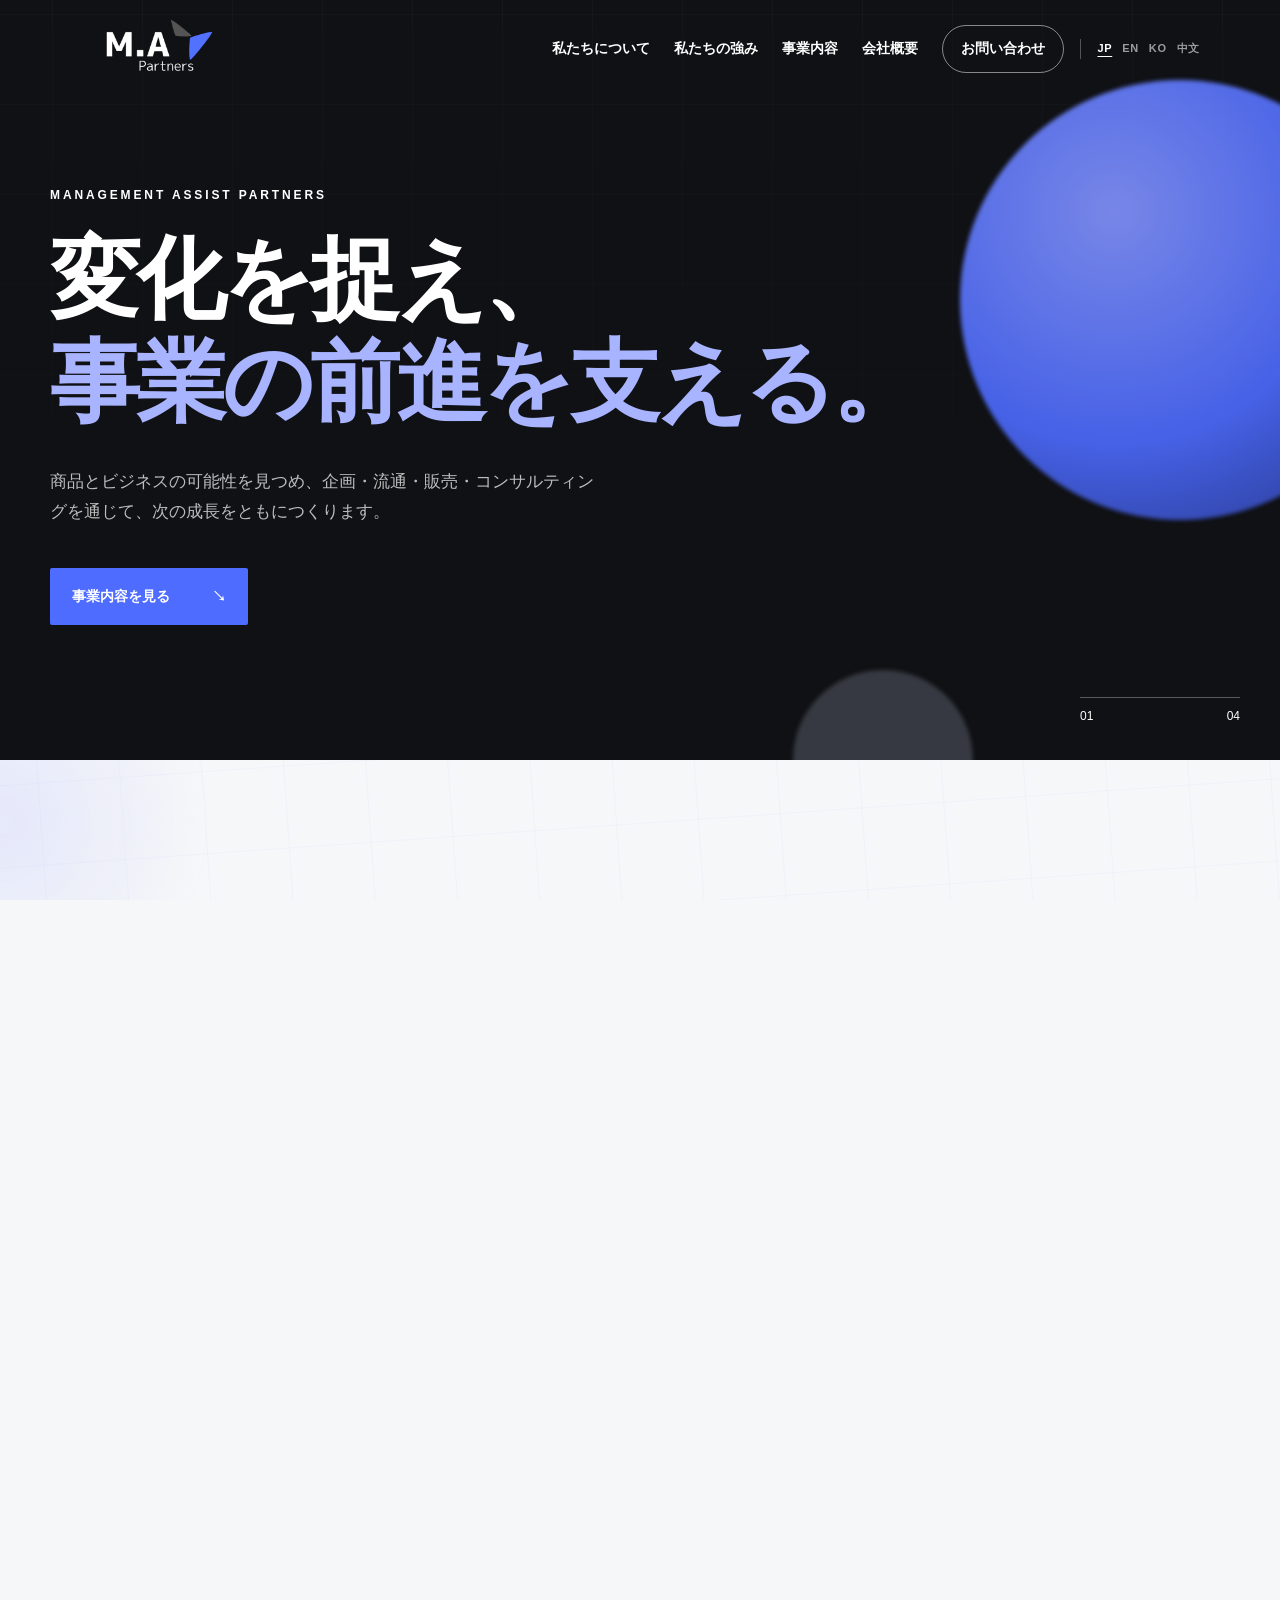
==== commit bc7d759c: "Improve homepage SEO metadata" ====
--- a/index.html
+++ b/index.html
@@ -13,7 +13,14 @@
   <meta name="viewport" content="width=device-width, initial-scale=1">
   <meta name="description" content="株式会社M.A Partnersは、衣料品・雑貨等の企画製作、輸出入、卸・小売・インターネット販売、企業コンサルティングを行っています。">
   <meta name="theme-color" content="#101114">
-  <title>株式会社M.A Partners</title>
+  <title>株式会社M.A Partners｜商品企画・輸出入・経営コンサルティング</title>
+  <link rel="canonical" href="https://ma-ptrs.co.jp/">
+  <meta property="og:type" content="website">
+  <meta property="og:title" content="株式会社M.A Partners｜商品企画・輸出入・経営コンサルティング">
+  <meta property="og:description" content="株式会社M.A Partnersは、衣料品・雑貨等の企画製作、輸出入、卸・小売・インターネット販売、企業コンサルティングを行っています。">
+  <meta property="og:url" content="https://ma-ptrs.co.jp/">
+  <meta property="og:site_name" content="株式会社M.A Partners">
+  <meta name="twitter:card" content="summary">
   <link rel="alternate" hreflang="ja" href="https://ma-ptrs.co.jp/">
   <link rel="alternate" hreflang="en" href="https://ma-ptrs.co.jp/en/">
   <link rel="alternate" hreflang="ko" href="https://ma-ptrs.co.jp/ko/">
@@ -117,108 +124,4 @@
           <div><div class="service-title"><span class="service-icon" aria-hidden="true"><svg viewBox="0 0 48 48"><circle cx="24" cy="24" r="17"/><path d="M7 24h34M24 7c5 5 7 10 7 17s-2 12-7 17c-5-5-7-10-7-17s2-12 7-17Z"/><path d="m34 14 6 1-1-6"/></svg></span><h3>輸出入</h3></div><p>企画・製造・販売に関わる商品や資材の輸出入を通じて、国内外のビジネスをつなぎます。取引の目的と条件を確認し、円滑な事業展開を支えます。</p><ul><li>商品・資材の輸出入</li><li>国内外の取引調整</li><li>販売展開に合わせた流通検討</li></ul></div>
           <span class="service-mark" aria-hidden="true">↗</span>
         </article>
-        <article class="service-card">
-          <span class="service-number">03</span>
-          <div><div class="service-title"><span class="service-icon" aria-hidden="true"><svg viewBox="0 0 48 48"><path d="M9 19h30l-3-10H12L9 19Z"/><path d="M12 19v20h24V19M20 39V27h8v12"/><path d="M9 19c0 4 6 4 6 0 0 4 6 4 6 0 0 4 6 4 6 0 0 4 6 4 6 0 0 4 6 4 6 0"/></svg></span><h3>卸・小売・EC</h3></div><p>衣料品および雑貨の卸売、小売、インターネット販売に取り組みます。商品と顧客の接点を広げ、それぞれの商材に適した販売機会を検討します。</p><ul><li>法人向け卸売</li><li>一般消費者向け小売</li><li>インターネット販売</li></ul></div>
-          <span class="service-mark" aria-hidden="true">↗</span>
-        </article>
-        <article class="service-card">
-          <span class="service-number">04</span>
-          <div><div class="service-title"><span class="service-icon" aria-hidden="true"><svg viewBox="0 0 48 48"><path d="M9 38h30M13 33l8-9 6 5 9-13"/><path d="m29 16 7-1 1 7"/><circle cx="13" cy="33" r="2"/><circle cx="21" cy="24" r="2"/><circle cx="27" cy="29" r="2"/></svg></span><h3>顧問・コンサルティング</h3></div><p>事業環境の変化に合わせ、企業の課題整理から事業推進、マネジメントの向上までを支えます。経営と現場の状況を捉え、実行可能な進め方をともに考えます。</p><ul><li>経営・事業課題の整理</li><li>事業推進に関する助言</li><li>継続的なマネジメント支援</li></ul></div>
-          <span class="service-mark" aria-hidden="true">↗</span>
-        </article>
-      </div>
-    </section>
-
-    <section class="section approach reveal" id="approach">
-      <div class="approach-copy">
-        <div class="section-label"><span>04</span> APPROACH</div>
-        <h2><span>対話から始め、</span><span>実行へつなげる。</span></h2>
-        <p>決まった型をそのまま当てはめるのではなく、現在地と目指す姿を確認し、必要な取り組みを整理します。</p>
-      </div>
-      <ol class="approach-steps">
-        <li><span>STEP 01</span><div><h3>状況を知る</h3><p>事業環境、商品、販売方法、現在の課題を伺い、取り組むべきテーマを明確にします。</p></div></li>
-        <li><span>STEP 02</span><div><h3>方向性を整える</h3><p>目的と優先順位を整理し、事業に合った選択肢と進め方を検討します。</p></div></li>
-        <li><span>STEP 03</span><div><h3>実行につなげる</h3><p>企画、取引、販売、マネジメントなど、必要な領域で具体的な前進を支えます。</p></div></li>
-        <li><span>STEP 04</span><div><h3>次の成長を考える</h3><p>取り組みの状況を振り返り、環境の変化に応じて継続的な向上を目指します。</p></div></li>
-      </ol>
-    </section>
-
-    <section class="section mission reveal">
-      <div class="mission-panel">
-        <div class="section-label"><span>05</span> MISSION</div>
-        <p class="mission-kicker">OUR MISSION</p>
-        <h2><span>変化に応じた</span><span>マネジメントを。</span></h2>
-        <p>業界での変化に応じたマネジメントをアシストし、事業推進や向上を図る。</p>
-      </div>
-      <div class="mission-graphic" aria-hidden="true">
-        <div class="motion-system">
-          <span class="motion-ring motion-ring-outer"></span>
-          <span class="motion-ring motion-ring-inner"></span>
-          <div class="motion-core"><img src="assets/logo-dark.png" alt=""></div>
-          <div class="motion-orbit">
-            <span class="motion-node node-one"><span><svg viewBox="0 0 48 48"><path d="M14 8h20l5 9-7 5v18H16V22l-7-5 5-9Z"/><path d="M19 8c0 4 2 7 5 7s5-3 5-7"/></svg></span></span>
-            <span class="motion-node node-two"><span><svg viewBox="0 0 48 48"><circle cx="24" cy="24" r="17"/><path d="M7 24h34M24 7c5 5 7 10 7 17s-2 12-7 17c-5-5-7-10-7-17s2-12 7-17Z"/></svg></span></span>
-            <span class="motion-node node-three"><span><svg viewBox="0 0 48 48"><path d="M9 19h30l-3-10H12L9 19ZM12 19v20h24V19M20 39V27h8v12"/></svg></span></span>
-            <span class="motion-node node-four"><span><svg viewBox="0 0 48 48"><path d="M9 38h30M13 33l8-9 6 5 9-13m-7 0 7-1 1 7"/></svg></span></span>
-          </div>
-          <span class="motion-dot dot-one"></span><span class="motion-dot dot-two"></span><span class="motion-dot dot-three"></span>
-        </div>
-      </div>
-    </section>
-
-    <section class="message reveal">
-      <div class="message-track" aria-hidden="true">MOVE FORWARD · MOVE FORWARD ·</div>
-      <div class="message-inner">
-        <p class="message-en">MESSAGE</p>
-        <div class="message-layout">
-          <div class="message-copy">
-            <blockquote><span>「変化」は、立ち止まる理由ではなく、</span><span>次の一歩を考えるきっかけになる。</span></blockquote>
-            <p>業界や市場が変化するなかで、企業には柔軟な判断と着実な実行が求められます。M.A Partnersは、商品・流通・販売・経営のそれぞれの視点を活かし、お客様の事業に向き合います。課題を整理し、可能性を見つけ、前進につながる選択をともに考えること。それが私たちの役割です。</p>
-          </div>
-          <figure class="message-portrait">
-            <div class="message-photo-frame"><img src="assets/representative.webp" alt="代表取締役 杉田 篤"></div>
-            <figcaption><span>代表取締役</span><strong>杉田 篤</strong></figcaption>
-          </figure>
-        </div>
-      </div>
-    </section>
-
-    <section class="section company reveal" id="company">
-      <div class="company-intro">
-        <div class="section-label"><span>06</span> COMPANY</div>
-        <h2>会社概要</h2>
-        <p>株式会社M.A Partnersの基本情報をご案内します。</p>
-        <img class="company-logo" src="assets/logo-dark.png" alt="M.A Partners">
-      </div>
-      <dl class="company-table">
-        <div><dt>会社名</dt><dd>株式会社M.A Partners</dd></div>
-        <div><dt>代表取締役</dt><dd>杉田 篤</dd></div>
-        <div><dt>資本金</dt><dd>1,000,000円<br><small>2024年3月1日現在</small></dd></div>
-        <div><dt>主な事業内容</dt><dd>衣料品・雑貨等の企画製作／輸出入／卸・小売・インターネット販売／企業の顧問・コンサルティング</dd></div>
-        <div><dt>取引先銀行</dt><dd>みずほ銀行 渋谷支店</dd></div>
-        <div><dt>本社所在地</dt><dd>〒107-0062<br><span class="address-line">東京都港区南青山1-1-1 新青山ビル 東館7階</span></dd></div>
-      </dl>
-    </section>
-
-    <section class="contact" id="contact">
-      <div class="contact-inner">
-        <div class="contact-title"><p class="eyebrow">CONTACT</p><h2>事業に関するご相談をお聞かせください。</h2><p class="contact-description">商品企画、流通・販売、企業コンサルティングに関するご相談は、メールにてお問い合わせください。</p></div>
-        <div class="contact-actions">
-          <a class="button button-light" href="mailto:a-sugita@ma-ptrs.co.jp?subject=M.A%20Partners%E3%81%B8%E3%81%AE%E3%81%8A%E5%95%8F%E3%81%84%E5%90%88%E3%82%8F%E3%81%9B">メールで問い合わせる <span aria-hidden="true">↗</span></a>
-          <a class="email" href="mailto:a-sugita@ma-ptrs.co.jp"><span>お問い合わせ先：</span>a-sugita@ma-ptrs.co.jp</a>
-        </div>
-      </div>
-    </section>
-  </main>
-
-  <footer class="site-footer">
-    <div class="footer-main">
-      <img src="assets/logo-light.png" alt="M.A Partners">
-      <a href="#top">ページ上部へ ↑</a>
-    </div>
-    <div class="footer-copyright">© 2026 M.A Partners. All rights reserved</div>
-  </footer>
-  <script src="script.js"></script>
-</body>
-</html>
+        <article class="service-card">
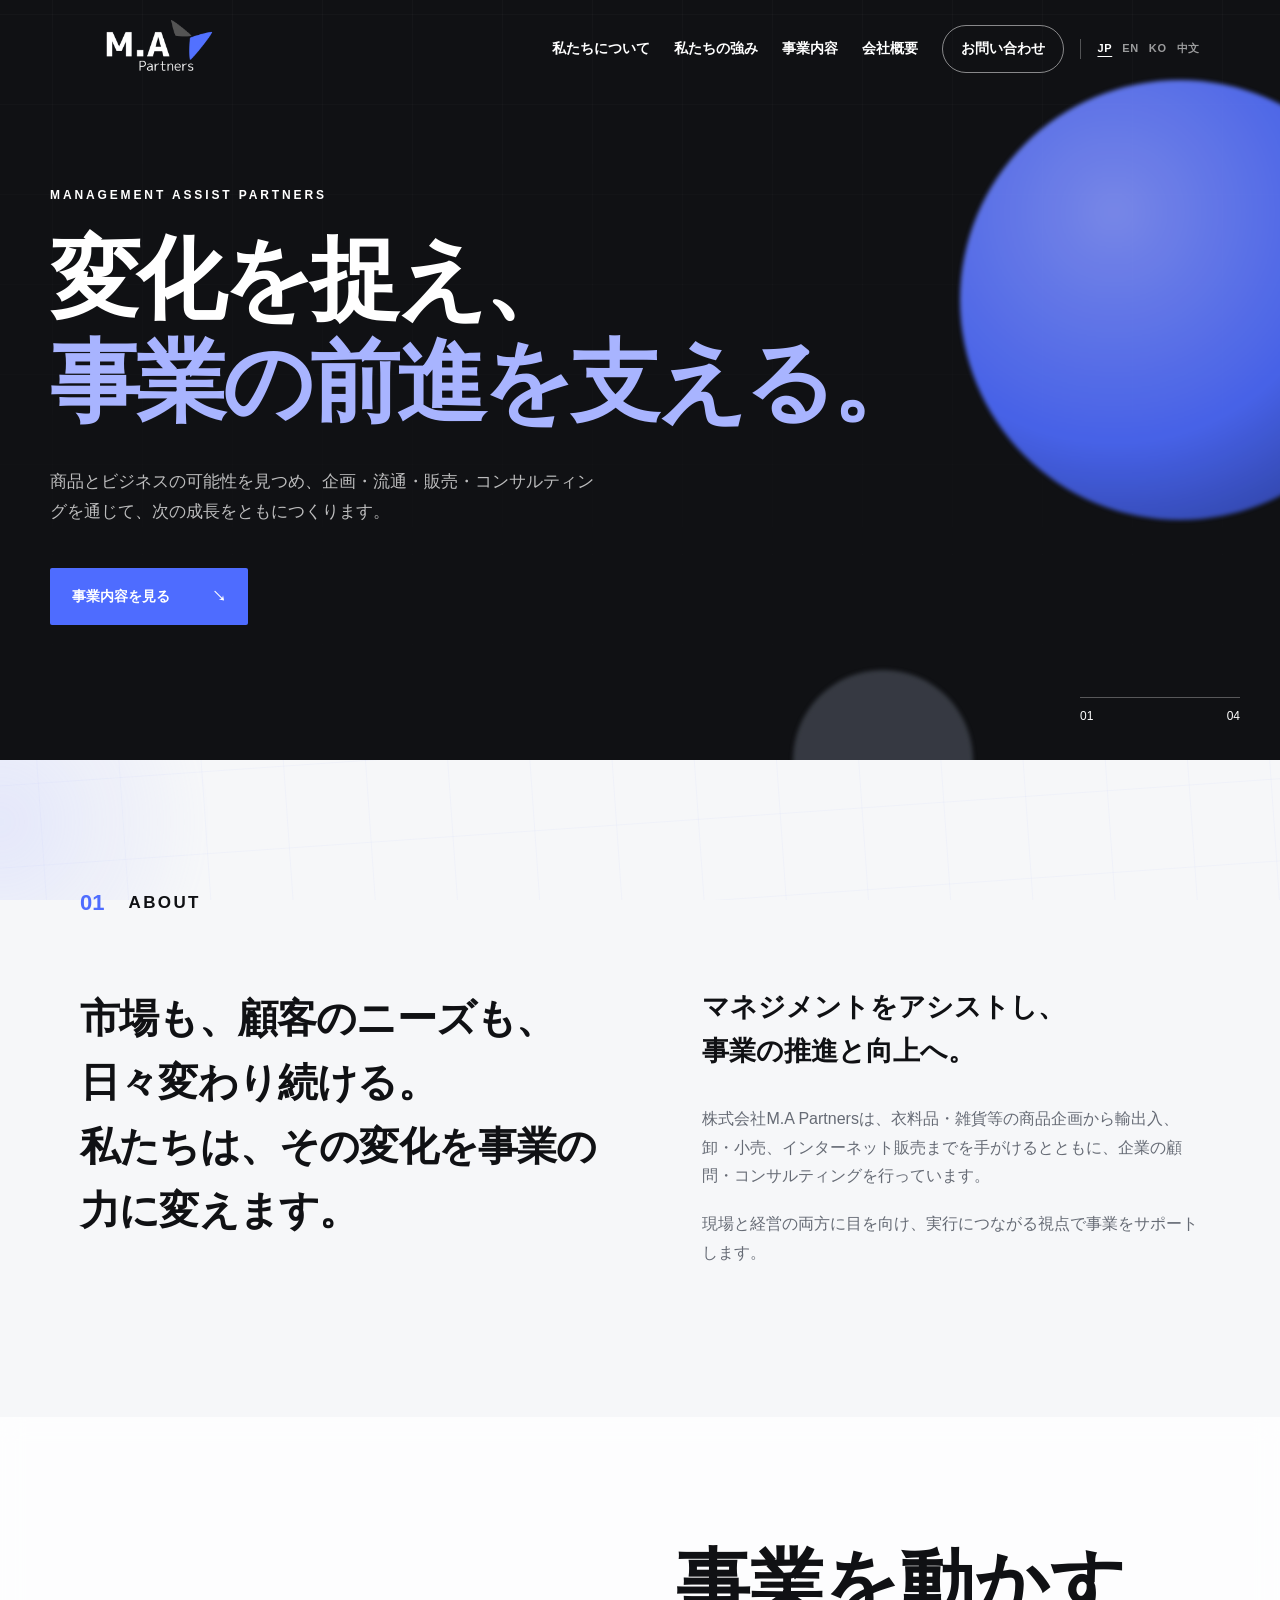
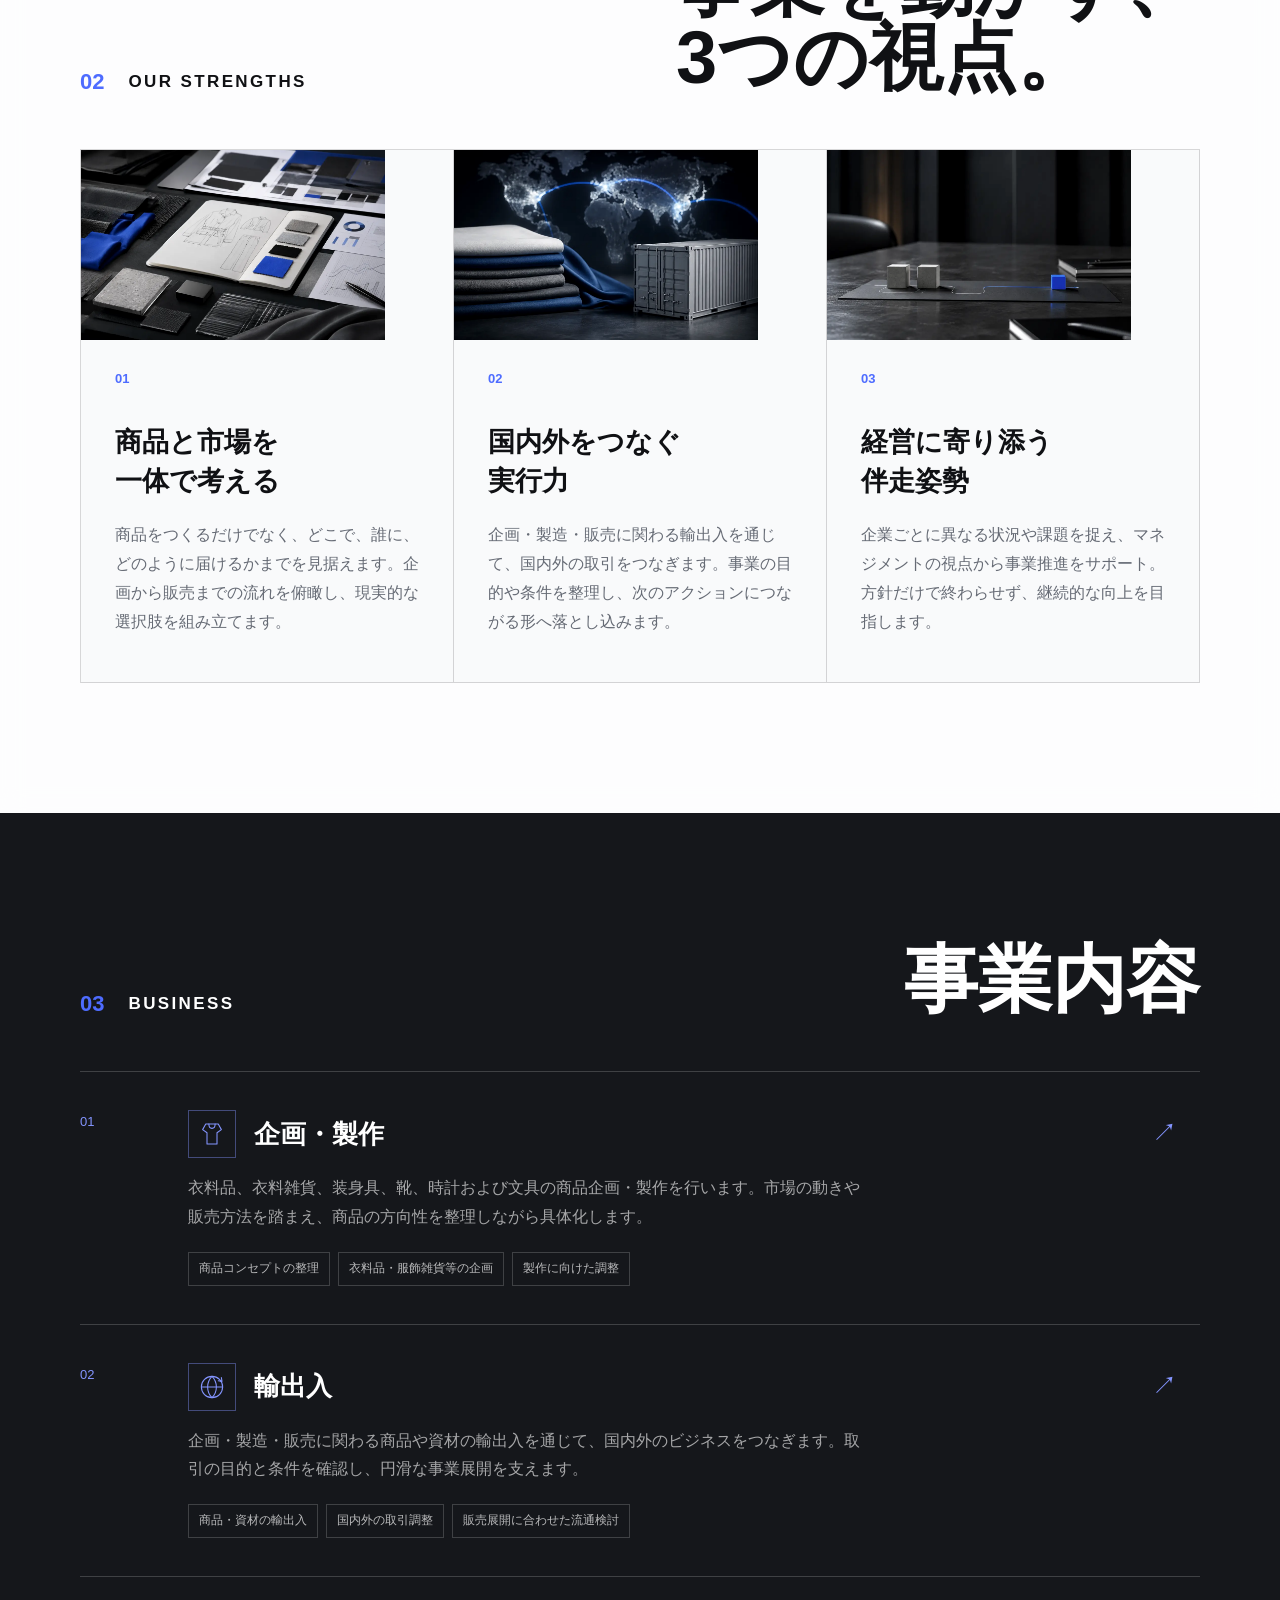
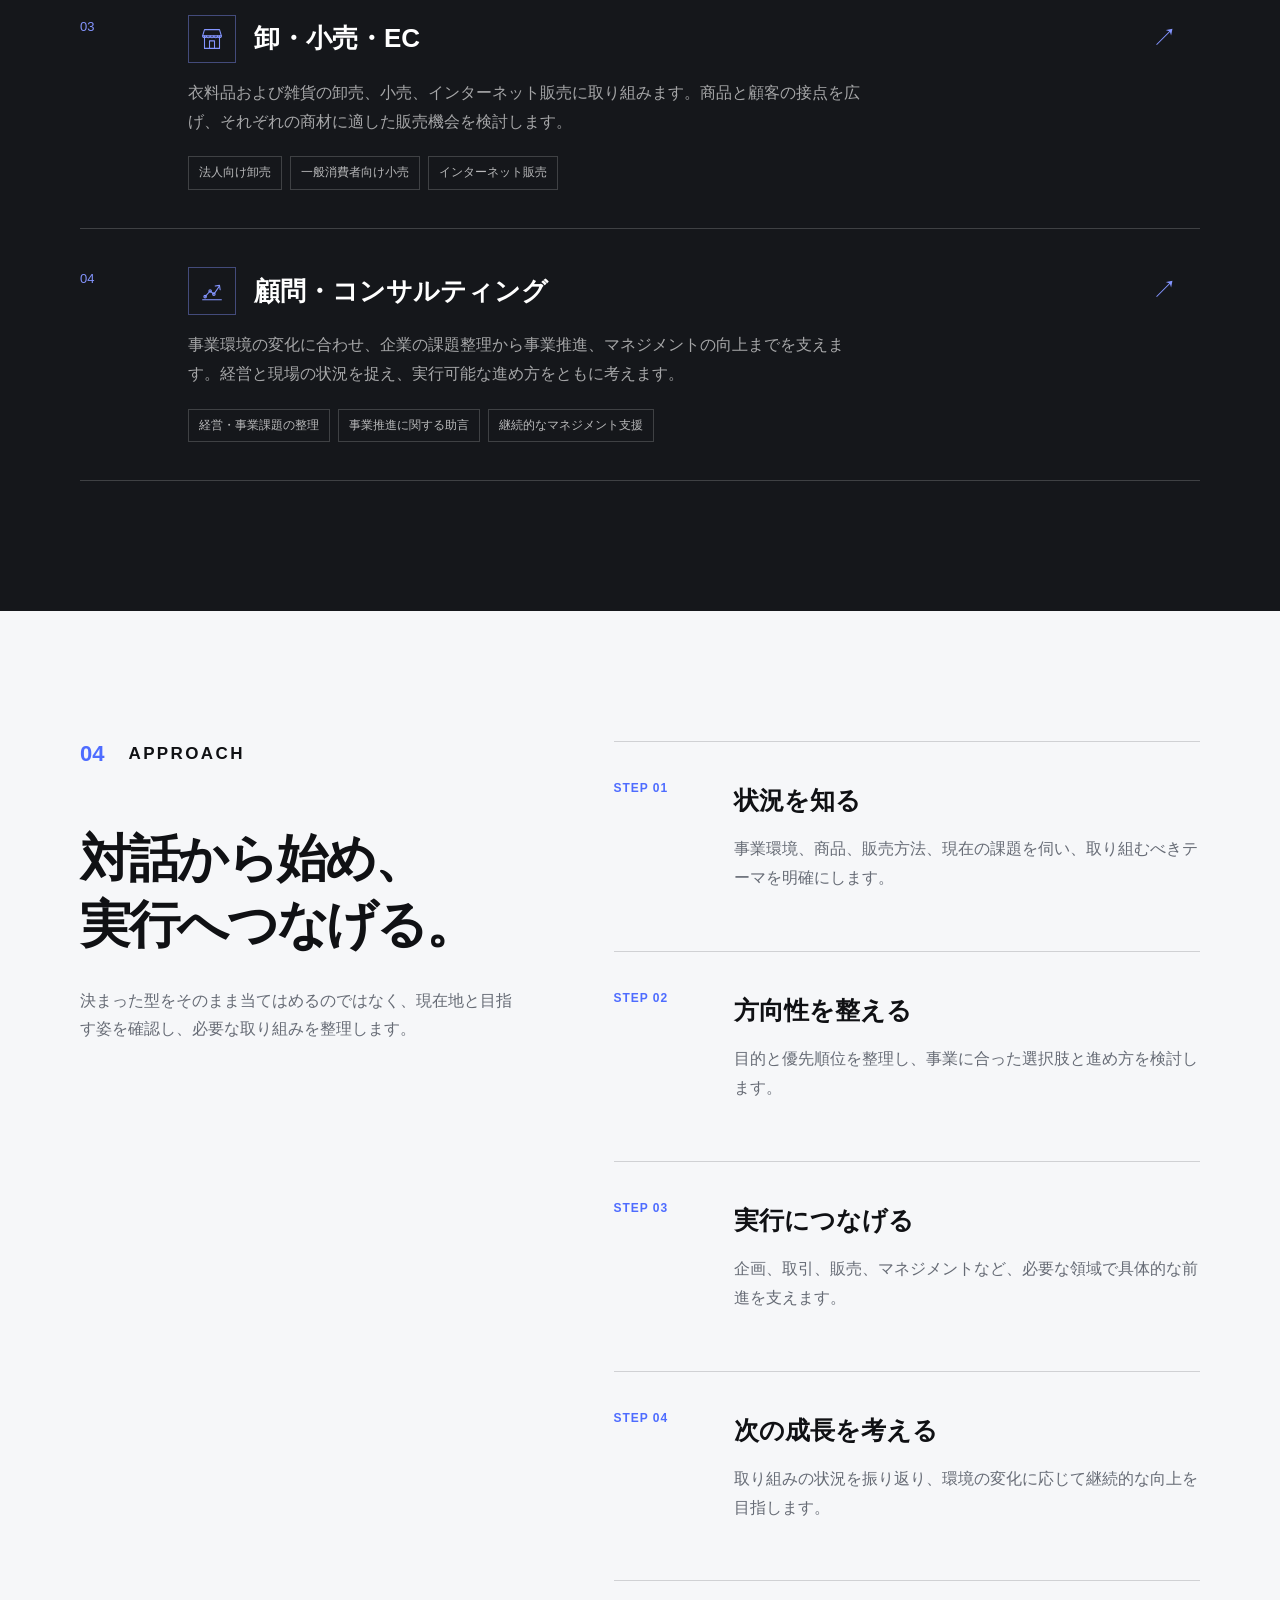
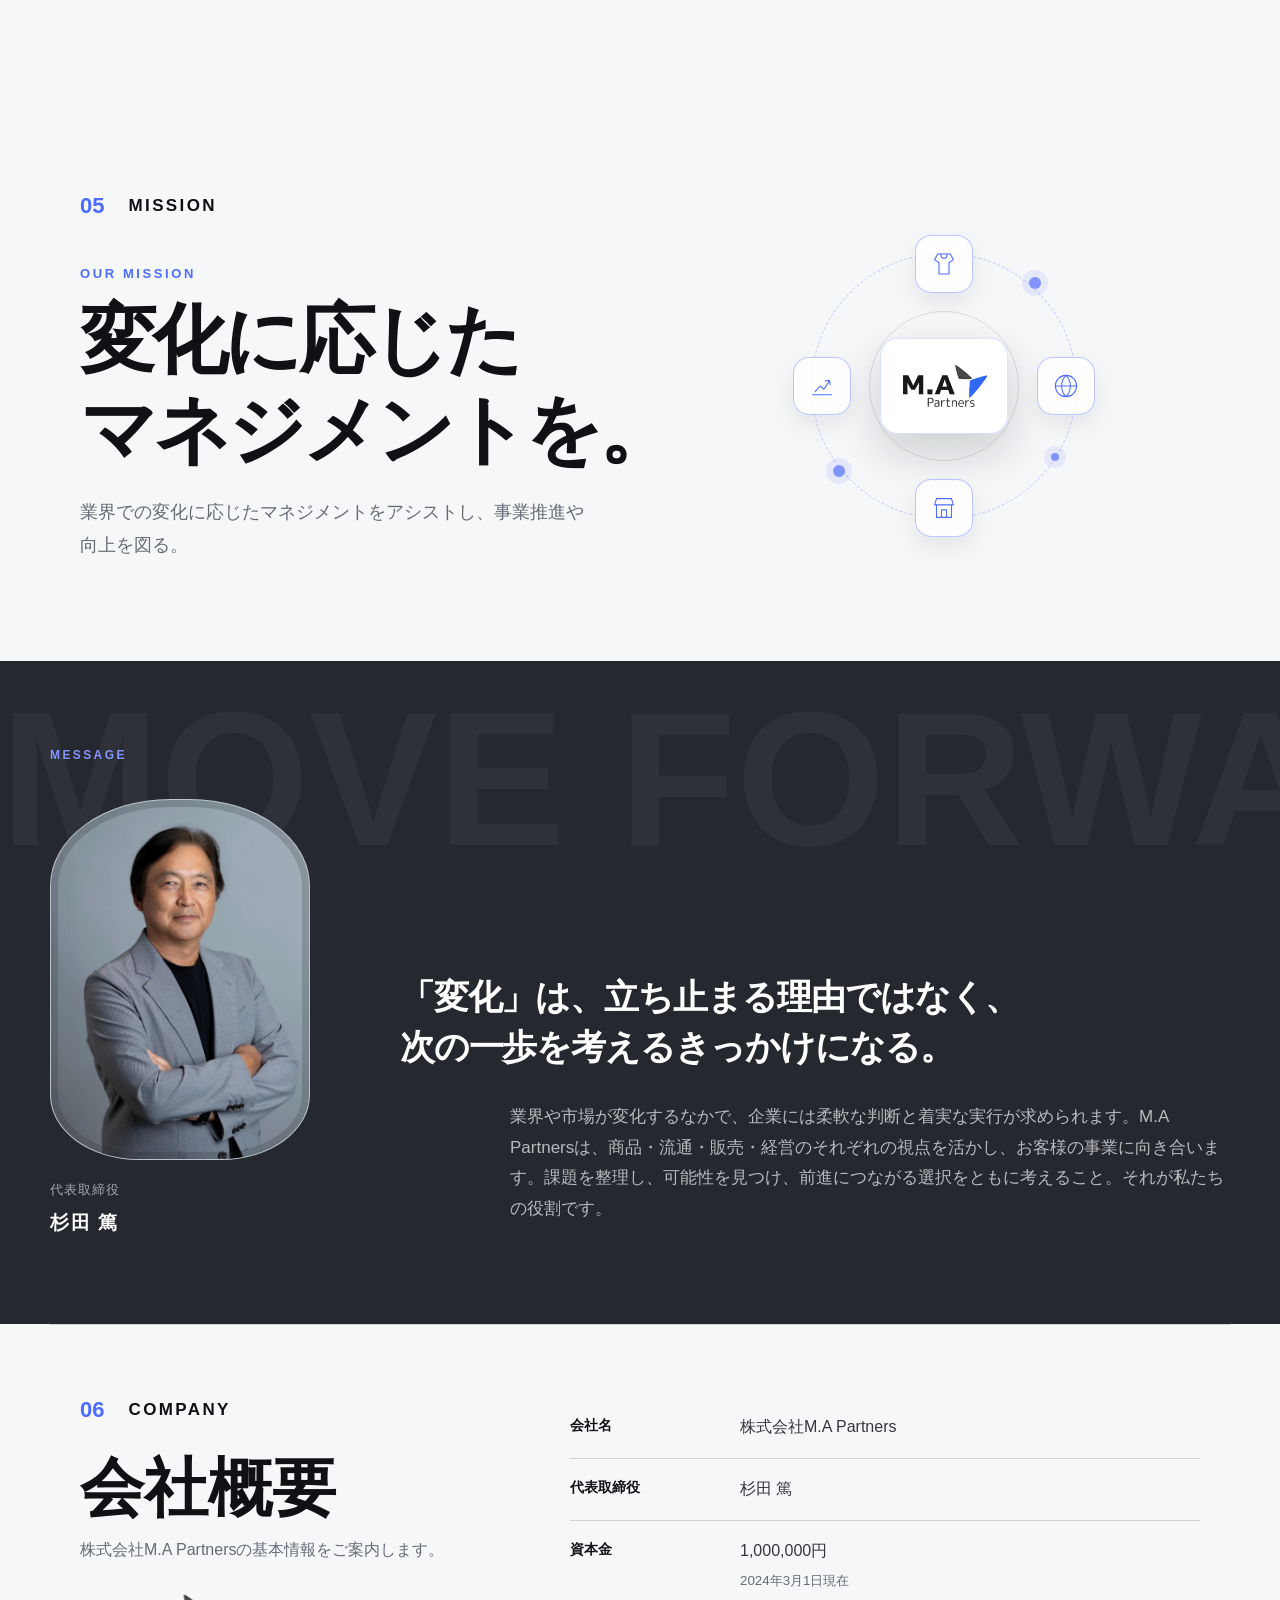
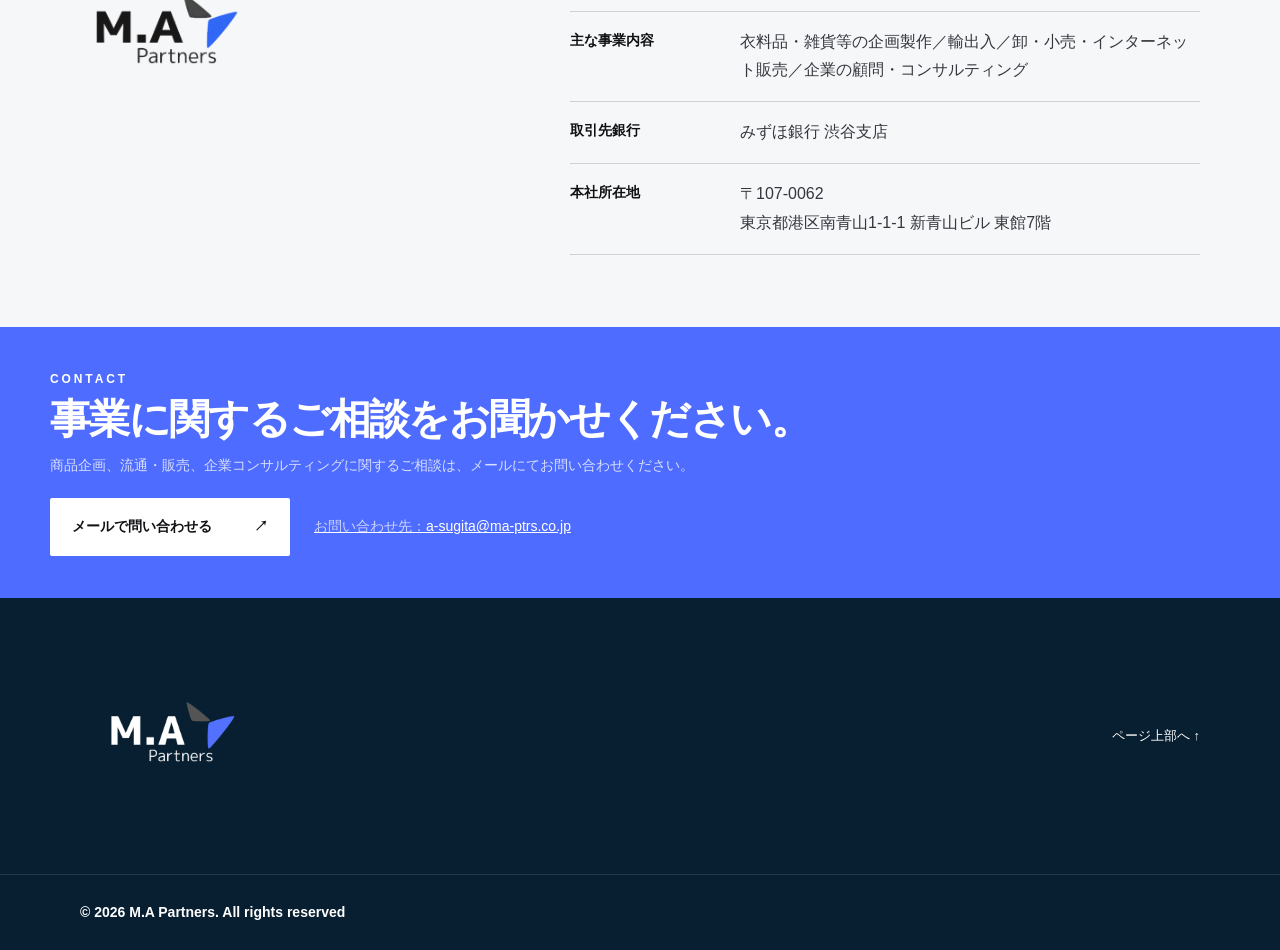
==== commit 061e133c: "Restore truncated homepage content" ====
--- a/index.html
+++ b/index.html
@@ -124,4 +124,108 @@
           <div><div class="service-title"><span class="service-icon" aria-hidden="true"><svg viewBox="0 0 48 48"><circle cx="24" cy="24" r="17"/><path d="M7 24h34M24 7c5 5 7 10 7 17s-2 12-7 17c-5-5-7-10-7-17s2-12 7-17Z"/><path d="m34 14 6 1-1-6"/></svg></span><h3>輸出入</h3></div><p>企画・製造・販売に関わる商品や資材の輸出入を通じて、国内外のビジネスをつなぎます。取引の目的と条件を確認し、円滑な事業展開を支えます。</p><ul><li>商品・資材の輸出入</li><li>国内外の取引調整</li><li>販売展開に合わせた流通検討</li></ul></div>
           <span class="service-mark" aria-hidden="true">↗</span>
         </article>
-        <article class="service-card">+        <article class="service-card">
+          <span class="service-number">03</span>
+          <div><div class="service-title"><span class="service-icon" aria-hidden="true"><svg viewBox="0 0 48 48"><path d="M9 19h30l-3-10H12L9 19Z"/><path d="M12 19v20h24V19M20 39V27h8v12"/><path d="M9 19c0 4 6 4 6 0 0 4 6 4 6 0 0 4 6 4 6 0 0 4 6 4 6 0 0 4 6 4 6 0"/></svg></span><h3>卸・小売・EC</h3></div><p>衣料品および雑貨の卸売、小売、インターネット販売に取り組みます。商品と顧客の接点を広げ、それぞれの商材に適した販売機会を検討します。</p><ul><li>法人向け卸売</li><li>一般消費者向け小売</li><li>インターネット販売</li></ul></div>
+          <span class="service-mark" aria-hidden="true">↗</span>
+        </article>
+        <article class="service-card">
+          <span class="service-number">04</span>
+          <div><div class="service-title"><span class="service-icon" aria-hidden="true"><svg viewBox="0 0 48 48"><path d="M9 38h30M13 33l8-9 6 5 9-13"/><path d="m29 16 7-1 1 7"/><circle cx="13" cy="33" r="2"/><circle cx="21" cy="24" r="2"/><circle cx="27" cy="29" r="2"/></svg></span><h3>顧問・コンサルティング</h3></div><p>事業環境の変化に合わせ、企業の課題整理から事業推進、マネジメントの向上までを支えます。経営と現場の状況を捉え、実行可能な進め方をともに考えます。</p><ul><li>経営・事業課題の整理</li><li>事業推進に関する助言</li><li>継続的なマネジメント支援</li></ul></div>
+          <span class="service-mark" aria-hidden="true">↗</span>
+        </article>
+      </div>
+    </section>
+
+    <section class="section approach reveal" id="approach">
+      <div class="approach-copy">
+        <div class="section-label"><span>04</span> APPROACH</div>
+        <h2><span>対話から始め、</span><span>実行へつなげる。</span></h2>
+        <p>決まった型をそのまま当てはめるのではなく、現在地と目指す姿を確認し、必要な取り組みを整理します。</p>
+      </div>
+      <ol class="approach-steps">
+        <li><span>STEP 01</span><div><h3>状況を知る</h3><p>事業環境、商品、販売方法、現在の課題を伺い、取り組むべきテーマを明確にします。</p></div></li>
+        <li><span>STEP 02</span><div><h3>方向性を整える</h3><p>目的と優先順位を整理し、事業に合った選択肢と進め方を検討します。</p></div></li>
+        <li><span>STEP 03</span><div><h3>実行につなげる</h3><p>企画、取引、販売、マネジメントなど、必要な領域で具体的な前進を支えます。</p></div></li>
+        <li><span>STEP 04</span><div><h3>次の成長を考える</h3><p>取り組みの状況を振り返り、環境の変化に応じて継続的な向上を目指します。</p></div></li>
+      </ol>
+    </section>
+
+    <section class="section mission reveal">
+      <div class="mission-panel">
+        <div class="section-label"><span>05</span> MISSION</div>
+        <p class="mission-kicker">OUR MISSION</p>
+        <h2><span>変化に応じた</span><span>マネジメントを。</span></h2>
+        <p>業界での変化に応じたマネジメントをアシストし、事業推進や向上を図る。</p>
+      </div>
+      <div class="mission-graphic" aria-hidden="true">
+        <div class="motion-system">
+          <span class="motion-ring motion-ring-outer"></span>
+          <span class="motion-ring motion-ring-inner"></span>
+          <div class="motion-core"><img src="assets/logo-dark.png" alt=""></div>
+          <div class="motion-orbit">
+            <span class="motion-node node-one"><span><svg viewBox="0 0 48 48"><path d="M14 8h20l5 9-7 5v18H16V22l-7-5 5-9Z"/><path d="M19 8c0 4 2 7 5 7s5-3 5-7"/></svg></span></span>
+            <span class="motion-node node-two"><span><svg viewBox="0 0 48 48"><circle cx="24" cy="24" r="17"/><path d="M7 24h34M24 7c5 5 7 10 7 17s-2 12-7 17c-5-5-7-10-7-17s2-12 7-17Z"/></svg></span></span>
+            <span class="motion-node node-three"><span><svg viewBox="0 0 48 48"><path d="M9 19h30l-3-10H12L9 19ZM12 19v20h24V19M20 39V27h8v12"/></svg></span></span>
+            <span class="motion-node node-four"><span><svg viewBox="0 0 48 48"><path d="M9 38h30M13 33l8-9 6 5 9-13m-7 0 7-1 1 7"/></svg></span></span>
+          </div>
+          <span class="motion-dot dot-one"></span><span class="motion-dot dot-two"></span><span class="motion-dot dot-three"></span>
+        </div>
+      </div>
+    </section>
+
+    <section class="message reveal">
+      <div class="message-track" aria-hidden="true">MOVE FORWARD · MOVE FORWARD ·</div>
+      <div class="message-inner">
+        <p class="message-en">MESSAGE</p>
+        <div class="message-layout">
+          <div class="message-copy">
+            <blockquote><span>「変化」は、立ち止まる理由ではなく、</span><span>次の一歩を考えるきっかけになる。</span></blockquote>
+            <p>業界や市場が変化するなかで、企業には柔軟な判断と着実な実行が求められます。M.A Partnersは、商品・流通・販売・経営のそれぞれの視点を活かし、お客様の事業に向き合います。課題を整理し、可能性を見つけ、前進につながる選択をともに考えること。それが私たちの役割です。</p>
+          </div>
+          <figure class="message-portrait">
+            <div class="message-photo-frame"><img src="assets/representative.webp" alt="代表取締役 杉田 篤"></div>
+            <figcaption><span>代表取締役</span><strong>杉田 篤</strong></figcaption>
+          </figure>
+        </div>
+      </div>
+    </section>
+
+    <section class="section company reveal" id="company">
+      <div class="company-intro">
+        <div class="section-label"><span>06</span> COMPANY</div>
+        <h2>会社概要</h2>
+        <p>株式会社M.A Partnersの基本情報をご案内します。</p>
+        <img class="company-logo" src="assets/logo-dark.png" alt="M.A Partners">
+      </div>
+      <dl class="company-table">
+        <div><dt>会社名</dt><dd>株式会社M.A Partners</dd></div>
+        <div><dt>代表取締役</dt><dd>杉田 篤</dd></div>
+        <div><dt>資本金</dt><dd>1,000,000円<br><small>2024年3月1日現在</small></dd></div>
+        <div><dt>主な事業内容</dt><dd>衣料品・雑貨等の企画製作／輸出入／卸・小売・インターネット販売／企業の顧問・コンサルティング</dd></div>
+        <div><dt>取引先銀行</dt><dd>みずほ銀行 渋谷支店</dd></div>
+        <div><dt>本社所在地</dt><dd>〒107-0062<br><span class="address-line">東京都港区南青山1-1-1 新青山ビル 東館7階</span></dd></div>
+      </dl>
+    </section>
+
+    <section class="contact" id="contact">
+      <div class="contact-inner">
+        <div class="contact-title"><p class="eyebrow">CONTACT</p><h2>事業に関するご相談をお聞かせください。</h2><p class="contact-description">商品企画、流通・販売、企業コンサルティングに関するご相談は、メールにてお問い合わせください。</p></div>
+        <div class="contact-actions">
+          <a class="button button-light" href="mailto:a-sugita@ma-ptrs.co.jp?subject=M.A%20Partners%E3%81%B8%E3%81%AE%E3%81%8A%E5%95%8F%E3%81%84%E5%90%88%E3%82%8F%E3%81%9B">メールで問い合わせる <span aria-hidden="true">↗</span></a>
+          <a class="email" href="mailto:a-sugita@ma-ptrs.co.jp"><span>お問い合わせ先：</span>a-sugita@ma-ptrs.co.jp</a>
+        </div>
+      </div>
+    </section>
+  </main>
+
+  <footer class="site-footer">
+    <div class="footer-main">
+      <img src="assets/logo-light.png" alt="M.A Partners">
+      <a href="#top">ページ上部へ ↑</a>
+    </div>
+    <div class="footer-copyright">© 2026 M.A Partners. All rights reserved</div>
+  </footer>
+  <script src="script.js"></script>
+</body>
+</html>
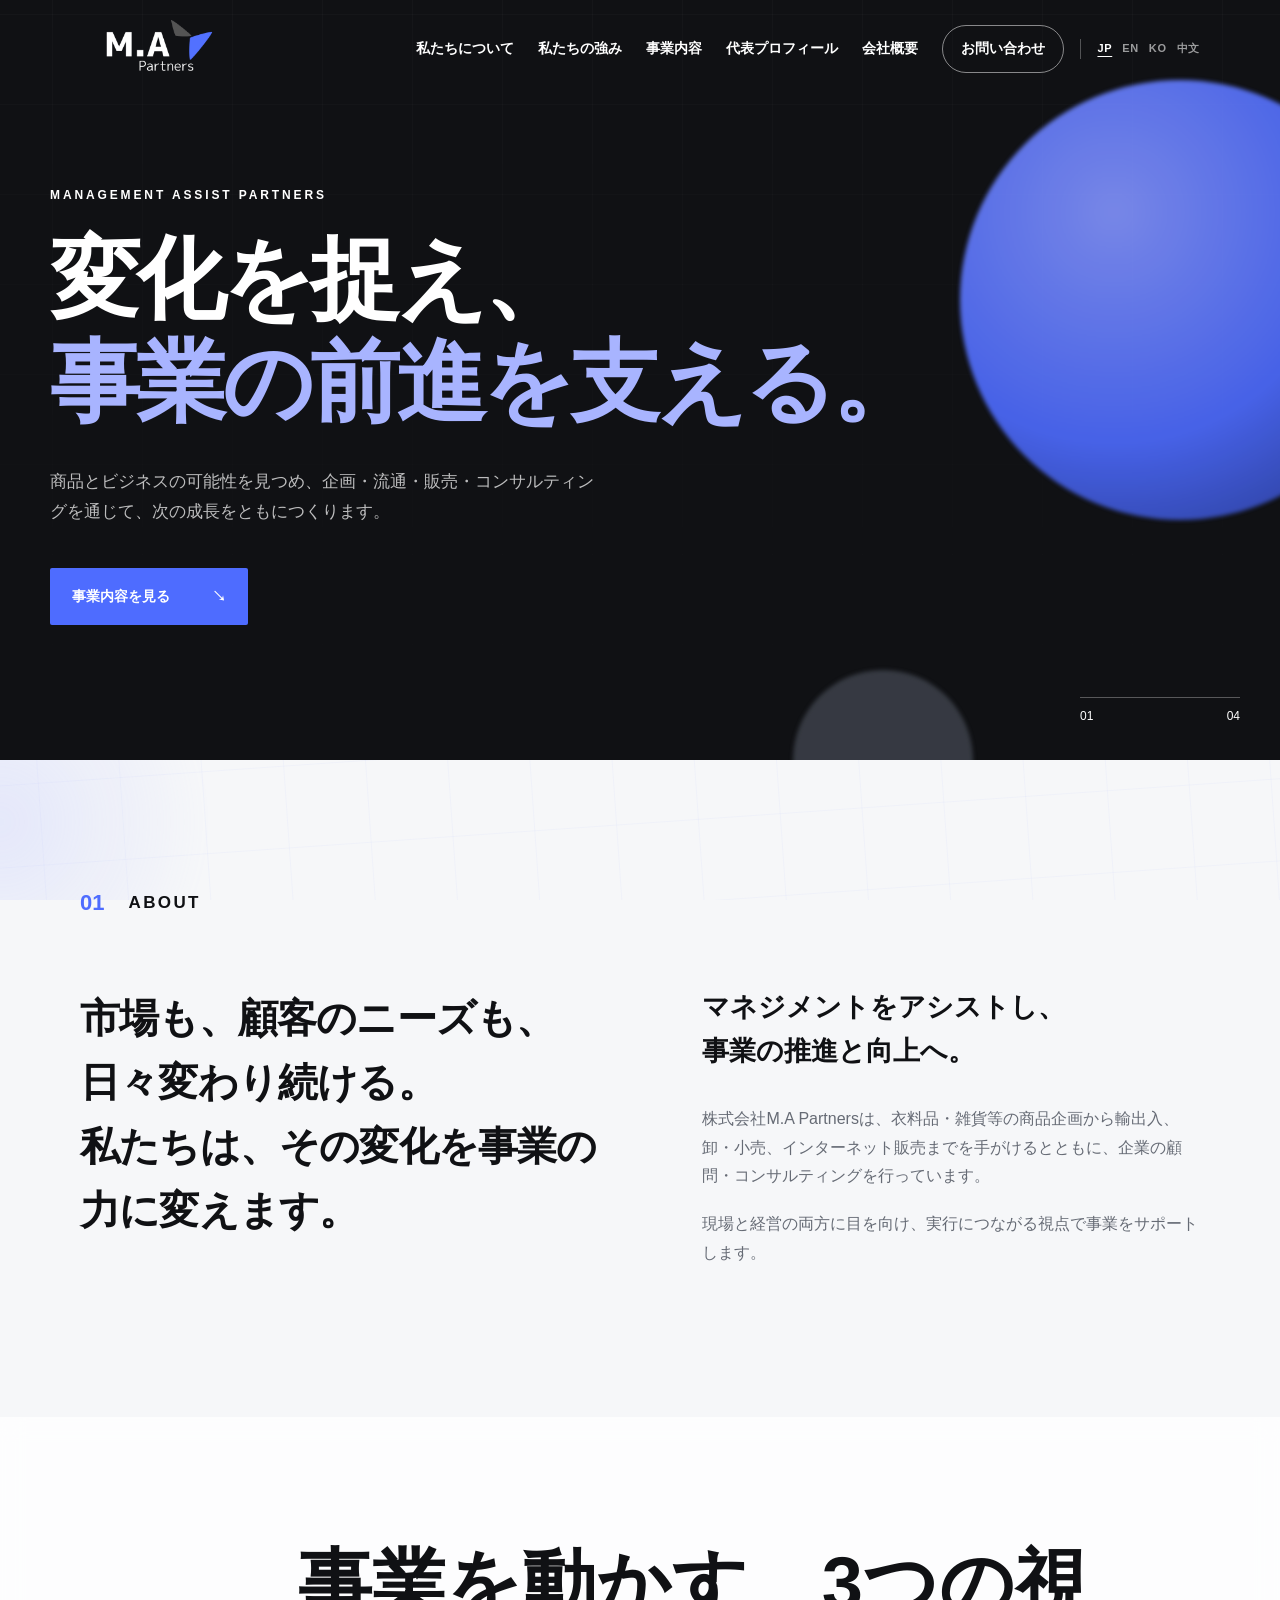
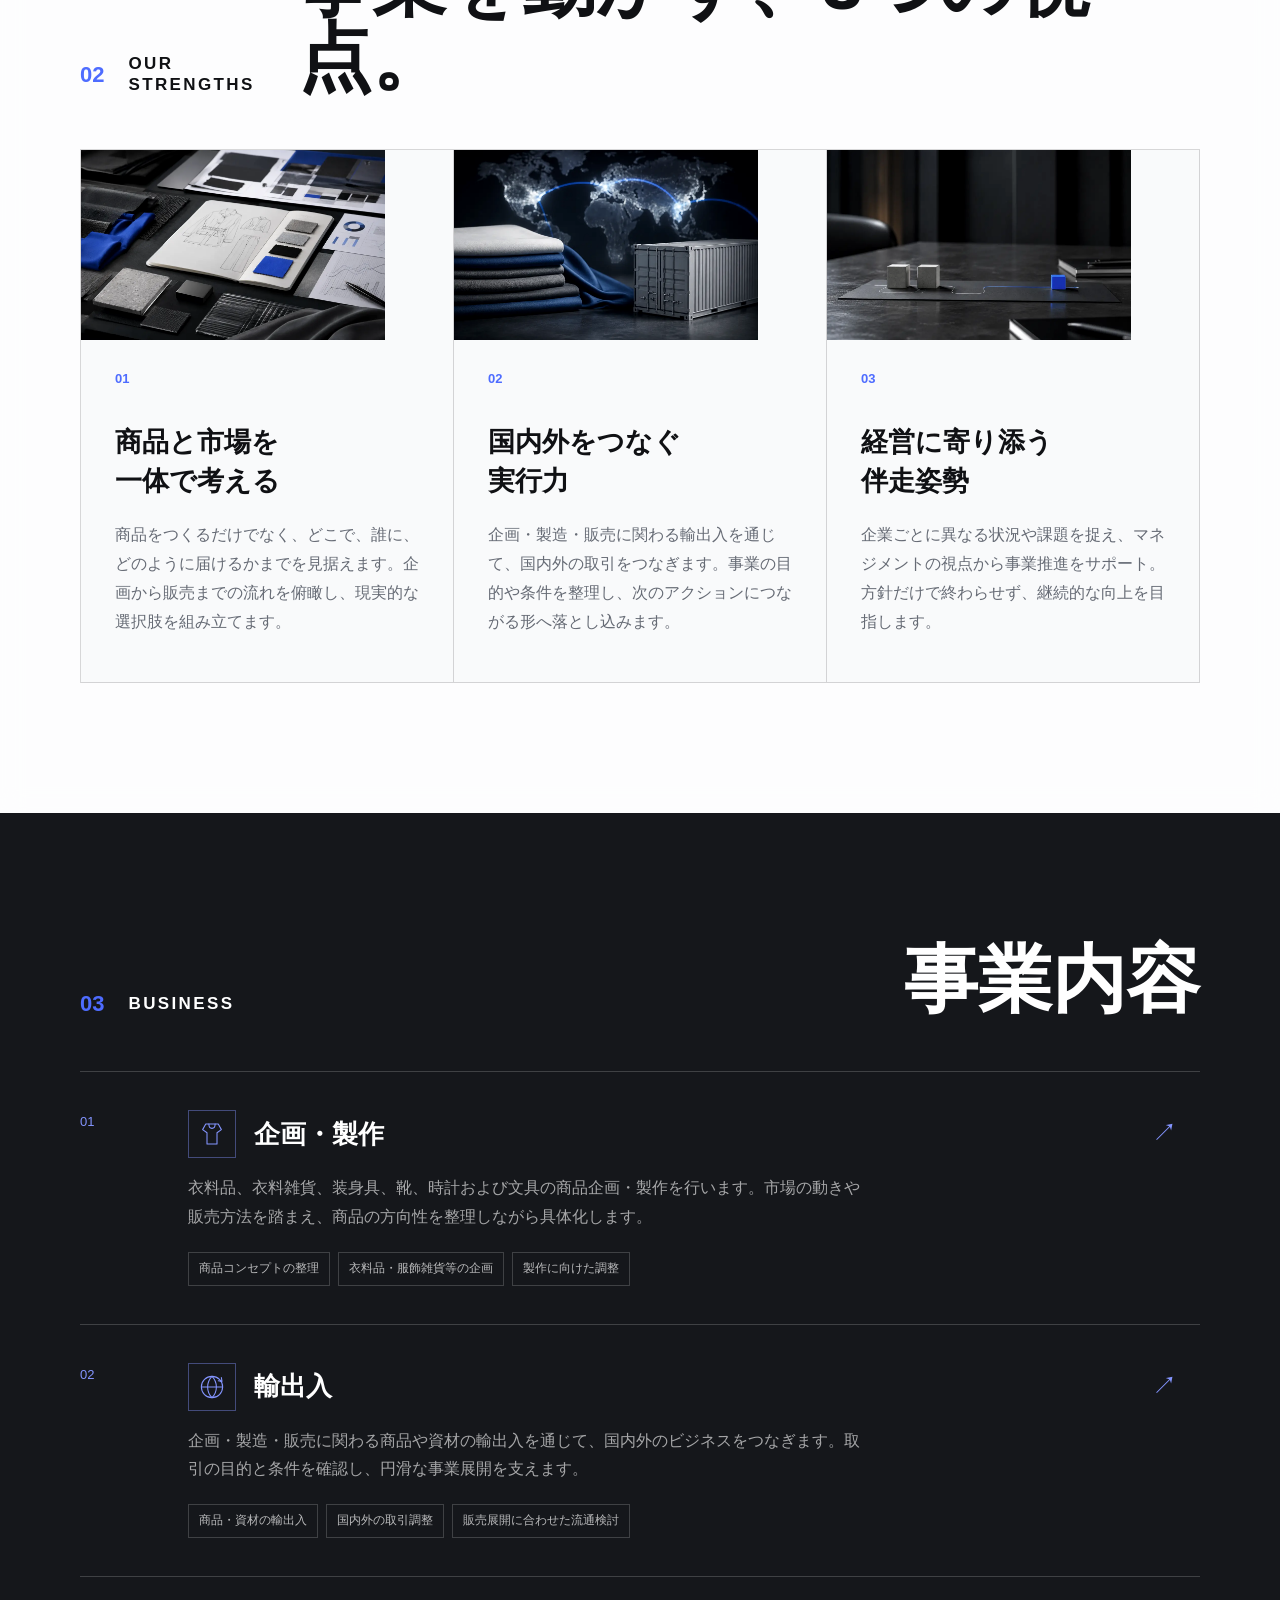
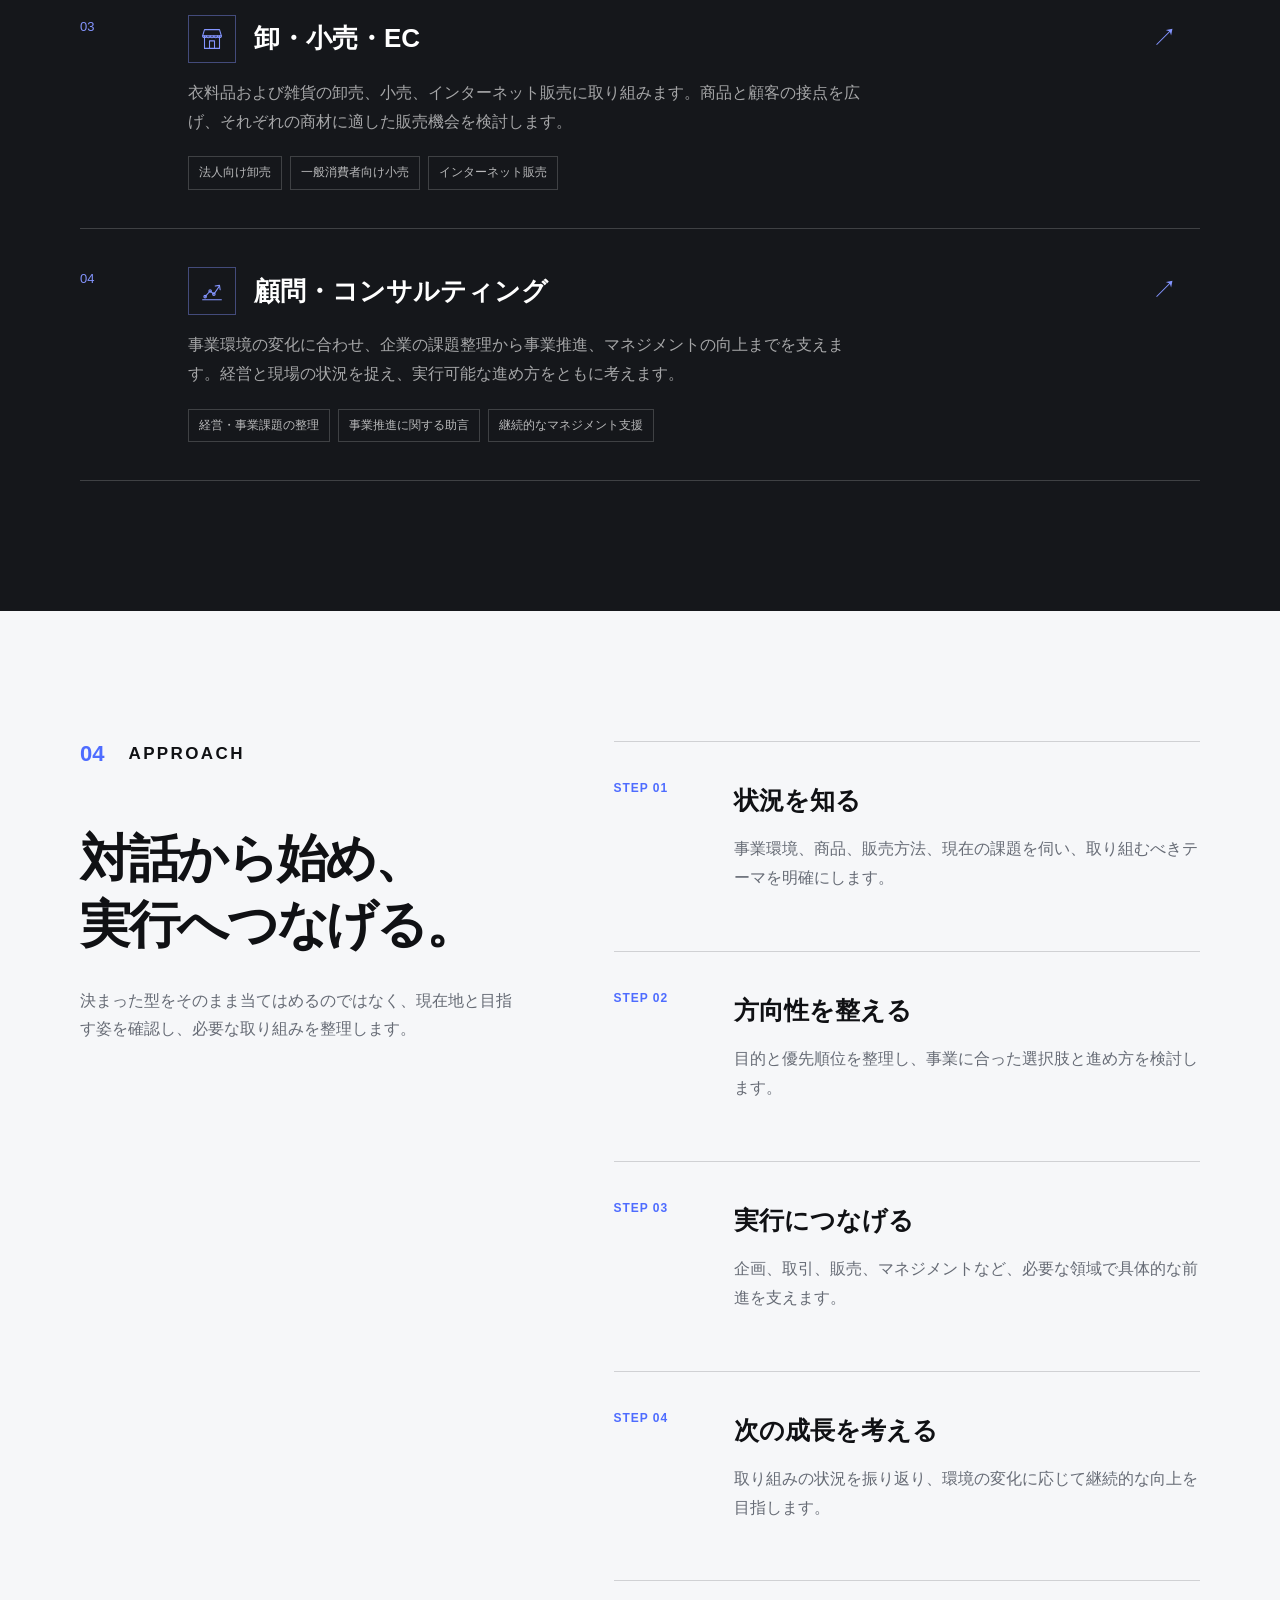
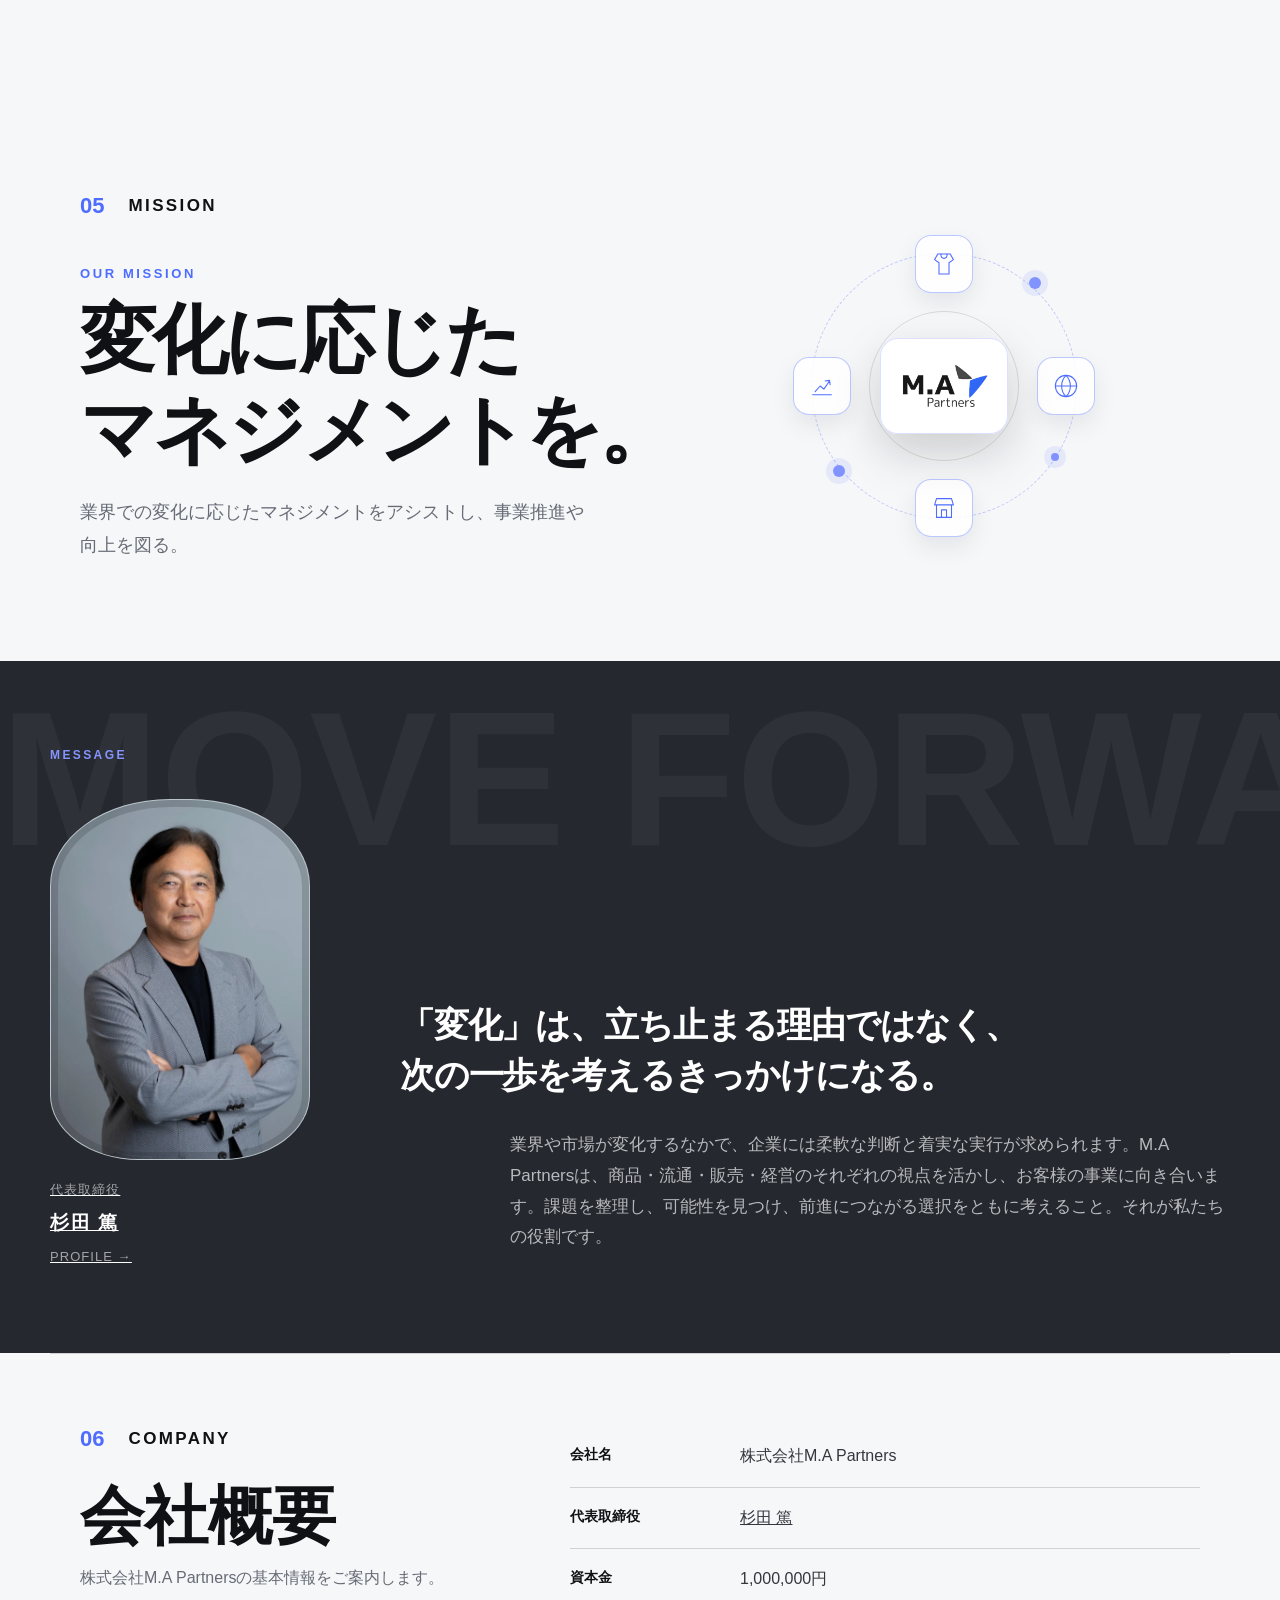
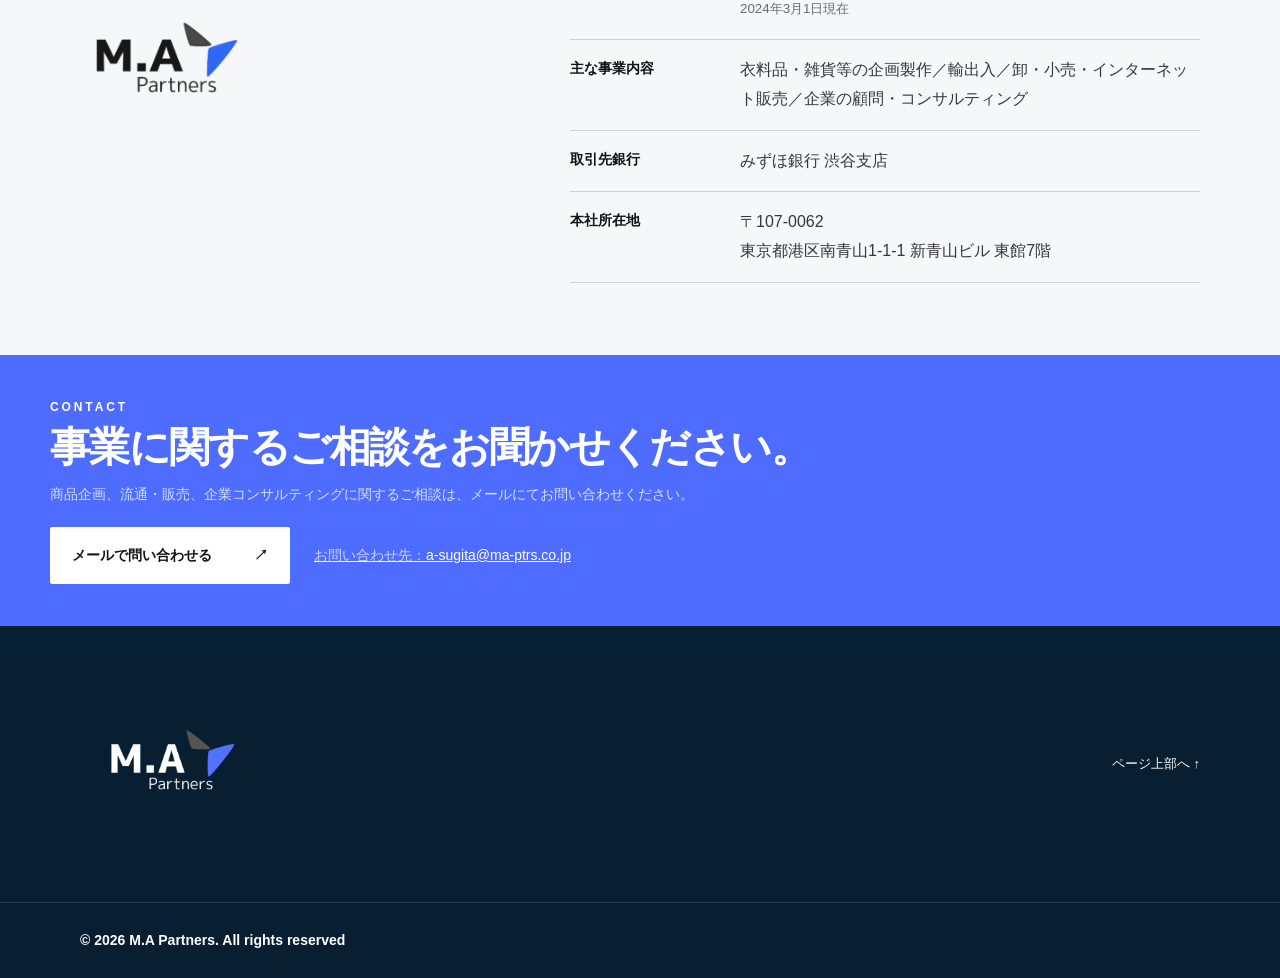
==== commit c8c7dede: "Keep strengths heading on one line" ====
--- a/index.html
+++ b/index.html
@@ -31,201 +31,19 @@
 </head>
 <body>
   <a class="skip-link" href="#main">本文へ移動</a>
-  <div class="ambient-bg" aria-hidden="true">
-    <span class="ambient-grid"></span>
-    <span class="ambient-glow ambient-glow-a"></span>
-    <span class="ambient-glow ambient-glow-b"></span>
-  </div>
-  <header class="site-header" id="top">
-    <div class="header-inner">
-      <a class="brand" href="#top" aria-label="M.A Partners ホーム">
-        <img src="assets/logo-light.png" alt="M.A Partners">
-      </a>
-      <button class="menu-button" type="button" aria-expanded="false" aria-controls="site-nav">
-        <span></span><span></span><span></span><span class="sr-only">メニュー</span>
-      </button>
-      <nav class="site-nav" id="site-nav" aria-label="メインナビゲーション">
-        <a href="#about">私たちについて</a>
-        <a href="#strengths">私たちの強み</a>
-        <a href="#business">事業内容</a>
-        <a href="#company">会社概要</a>
-        <a class="nav-contact" href="#contact">お問い合わせ</a>
-        <div class="language-switch" aria-label="言語選択"><a class="active" href="/" lang="ja" aria-current="page">JP</a><a href="/en/" lang="en">EN</a><a href="/ko/" lang="ko">KO</a><a href="/zh/" lang="zh-Hans">中文</a></div>
-      </nav>
-    </div>
-  </header>
-
+  <div class="ambient-bg" aria-hidden="true"><span class="ambient-grid"></span><span class="ambient-glow ambient-glow-a"></span><span class="ambient-glow ambient-glow-b"></span></div>
+  <header class="site-header" id="top"><div class="header-inner"><a class="brand" href="#top" aria-label="M.A Partners ホーム"><img src="assets/logo-light.png" alt="M.A Partners"></a><button class="menu-button" type="button" aria-expanded="false" aria-controls="site-nav"><span></span><span></span><span></span><span class="sr-only">メニュー</span></button><nav class="site-nav" id="site-nav" aria-label="メインナビゲーション"><a href="#about">私たちについて</a><a href="#strengths">私たちの強み</a><a href="#business">事業内容</a><a href="/atsushi-sugita/">代表プロフィール</a><a href="#company">会社概要</a><a class="nav-contact" href="#contact">お問い合わせ</a><div class="language-switch" aria-label="言語選択"><a class="active" href="/" lang="ja" aria-current="page">JP</a><a href="/en/" lang="en">EN</a><a href="/ko/" lang="ko">KO</a><a href="/zh/" lang="zh-Hans">中文</a></div></nav></div></header>
   <main id="main">
-    <section class="hero" aria-labelledby="hero-title">
-      <div class="hero-grid"></div>
-      <div class="hero-orb hero-orb-one"></div>
-      <div class="hero-orb hero-orb-two"></div>
-      <div class="hero-inner">
-        <p class="eyebrow">MANAGEMENT ASSIST PARTNERS</p>
-        <h1 id="hero-title"><span>変化を捉え、</span><span>事業の前進を支える。</span></h1>
-        <p class="hero-copy">商品とビジネスの可能性を見つめ、企画・流通・販売・コンサルティングを通じて、次の成長をともにつくります。</p>
-        <a class="button button-primary" href="#business">事業内容を見る <span aria-hidden="true">↘</span></a>
-      </div>
-      <div class="hero-index" aria-hidden="true"><span>01</span><span>04</span></div>
-    </section>
-
-    <section class="section intro reveal" id="about">
-      <div class="section-label"><span>01</span> ABOUT</div>
-      <div class="intro-body">
-        <p class="lead">市場も、顧客のニーズも、日々変わり続ける。<br>私たちは、その変化を事業の力に変えます。</p>
-        <div class="intro-copy">
-          <h2>マネジメントをアシストし、<br>事業の推進と向上へ。</h2>
-          <p>株式会社M.A Partnersは、衣料品・雑貨等の商品企画から輸出入、卸・小売、インターネット販売までを手がけるとともに、企業の顧問・コンサルティングを行っています。</p>
-          <p>現場と経営の両方に目を向け、実行につながる視点で事業をサポートします。</p>
-        </div>
-      </div>
-    </section>
-
-    <section class="section strengths reveal" id="strengths">
-      <div class="section-heading dark-heading">
-        <div class="section-label"><span>02</span> OUR STRENGTHS</div>
-        <h2>事業を動かす、<br>3つの視点。</h2>
-      </div>
-      <div class="strength-grid">
-        <article class="strength-card reveal-child">
-          <img class="strength-image" src="assets/strength-product.webp" alt="商品企画のためのデザイン画と生地サンプル" loading="lazy">
-          <span>01</span>
-          <h3>商品と市場を<br>一体で考える</h3>
-          <p>商品をつくるだけでなく、どこで、誰に、どのように届けるかまでを見据えます。企画から販売までの流れを俯瞰し、現実的な選択肢を組み立てます。</p>
-        </article>
-        <article class="strength-card reveal-child">
-          <img class="strength-image" src="assets/strength-global.webp" alt="繊維製品と物流を通じた国内外の取引イメージ" loading="lazy">
-          <span>02</span>
-          <h3>国内外をつなぐ<br>実行力</h3>
-          <p>企画・製造・販売に関わる輸出入を通じて、国内外の取引をつなぎます。事業の目的や条件を整理し、次のアクションにつながる形へ落とし込みます。</p>
-        </article>
-        <article class="strength-card reveal-child">
-          <img class="strength-image" src="assets/strength-advisory.webp" alt="企業と並走しながら前進する経営支援のイメージ" loading="lazy">
-          <span>03</span>
-          <h3>経営に寄り添う<br>伴走姿勢</h3>
-          <p>企業ごとに異なる状況や課題を捉え、マネジメントの視点から事業推進をサポート。方針だけで終わらせず、継続的な向上を目指します。</p>
-        </article>
-      </div>
-    </section>
-
-    <section class="section business reveal" id="business">
-      <div class="section-heading">
-        <div class="section-label light"><span>03</span> BUSINESS</div>
-        <h2>事業内容</h2>
-      </div>
-      <div class="service-list">
-        <article class="service-card">
-          <span class="service-number">01</span>
-          <div><div class="service-title"><span class="service-icon" aria-hidden="true"><svg viewBox="0 0 48 48"><path d="M14 8h20l5 9-7 5v18H16V22l-7-5 5-9Z"/><path d="M19 8c0 4 2 7 5 7s5-3 5-7"/></svg></span><h3>企画・製作</h3></div><p>衣料品、衣料雑貨、装身具、靴、時計および文具の商品企画・製作を行います。市場の動きや販売方法を踏まえ、商品の方向性を整理しながら具体化します。</p><ul><li>商品コンセプトの整理</li><li>衣料品・服飾雑貨等の企画</li><li>製作に向けた調整</li></ul></div>
-          <span class="service-mark" aria-hidden="true">↗</span>
-        </article>
-        <article class="service-card">
-          <span class="service-number">02</span>
-          <div><div class="service-title"><span class="service-icon" aria-hidden="true"><svg viewBox="0 0 48 48"><circle cx="24" cy="24" r="17"/><path d="M7 24h34M24 7c5 5 7 10 7 17s-2 12-7 17c-5-5-7-10-7-17s2-12 7-17Z"/><path d="m34 14 6 1-1-6"/></svg></span><h3>輸出入</h3></div><p>企画・製造・販売に関わる商品や資材の輸出入を通じて、国内外のビジネスをつなぎます。取引の目的と条件を確認し、円滑な事業展開を支えます。</p><ul><li>商品・資材の輸出入</li><li>国内外の取引調整</li><li>販売展開に合わせた流通検討</li></ul></div>
-          <span class="service-mark" aria-hidden="true">↗</span>
-        </article>
-        <article class="service-card">
-          <span class="service-number">03</span>
-          <div><div class="service-title"><span class="service-icon" aria-hidden="true"><svg viewBox="0 0 48 48"><path d="M9 19h30l-3-10H12L9 19Z"/><path d="M12 19v20h24V19M20 39V27h8v12"/><path d="M9 19c0 4 6 4 6 0 0 4 6 4 6 0 0 4 6 4 6 0 0 4 6 4 6 0 0 4 6 4 6 0"/></svg></span><h3>卸・小売・EC</h3></div><p>衣料品および雑貨の卸売、小売、インターネット販売に取り組みます。商品と顧客の接点を広げ、それぞれの商材に適した販売機会を検討します。</p><ul><li>法人向け卸売</li><li>一般消費者向け小売</li><li>インターネット販売</li></ul></div>
-          <span class="service-mark" aria-hidden="true">↗</span>
-        </article>
-        <article class="service-card">
-          <span class="service-number">04</span>
-          <div><div class="service-title"><span class="service-icon" aria-hidden="true"><svg viewBox="0 0 48 48"><path d="M9 38h30M13 33l8-9 6 5 9-13"/><path d="m29 16 7-1 1 7"/><circle cx="13" cy="33" r="2"/><circle cx="21" cy="24" r="2"/><circle cx="27" cy="29" r="2"/></svg></span><h3>顧問・コンサルティング</h3></div><p>事業環境の変化に合わせ、企業の課題整理から事業推進、マネジメントの向上までを支えます。経営と現場の状況を捉え、実行可能な進め方をともに考えます。</p><ul><li>経営・事業課題の整理</li><li>事業推進に関する助言</li><li>継続的なマネジメント支援</li></ul></div>
-          <span class="service-mark" aria-hidden="true">↗</span>
-        </article>
-      </div>
-    </section>
-
-    <section class="section approach reveal" id="approach">
-      <div class="approach-copy">
-        <div class="section-label"><span>04</span> APPROACH</div>
-        <h2><span>対話から始め、</span><span>実行へつなげる。</span></h2>
-        <p>決まった型をそのまま当てはめるのではなく、現在地と目指す姿を確認し、必要な取り組みを整理します。</p>
-      </div>
-      <ol class="approach-steps">
-        <li><span>STEP 01</span><div><h3>状況を知る</h3><p>事業環境、商品、販売方法、現在の課題を伺い、取り組むべきテーマを明確にします。</p></div></li>
-        <li><span>STEP 02</span><div><h3>方向性を整える</h3><p>目的と優先順位を整理し、事業に合った選択肢と進め方を検討します。</p></div></li>
-        <li><span>STEP 03</span><div><h3>実行につなげる</h3><p>企画、取引、販売、マネジメントなど、必要な領域で具体的な前進を支えます。</p></div></li>
-        <li><span>STEP 04</span><div><h3>次の成長を考える</h3><p>取り組みの状況を振り返り、環境の変化に応じて継続的な向上を目指します。</p></div></li>
-      </ol>
-    </section>
-
-    <section class="section mission reveal">
-      <div class="mission-panel">
-        <div class="section-label"><span>05</span> MISSION</div>
-        <p class="mission-kicker">OUR MISSION</p>
-        <h2><span>変化に応じた</span><span>マネジメントを。</span></h2>
-        <p>業界での変化に応じたマネジメントをアシストし、事業推進や向上を図る。</p>
-      </div>
-      <div class="mission-graphic" aria-hidden="true">
-        <div class="motion-system">
-          <span class="motion-ring motion-ring-outer"></span>
-          <span class="motion-ring motion-ring-inner"></span>
-          <div class="motion-core"><img src="assets/logo-dark.png" alt=""></div>
-          <div class="motion-orbit">
-            <span class="motion-node node-one"><span><svg viewBox="0 0 48 48"><path d="M14 8h20l5 9-7 5v18H16V22l-7-5 5-9Z"/><path d="M19 8c0 4 2 7 5 7s5-3 5-7"/></svg></span></span>
-            <span class="motion-node node-two"><span><svg viewBox="0 0 48 48"><circle cx="24" cy="24" r="17"/><path d="M7 24h34M24 7c5 5 7 10 7 17s-2 12-7 17c-5-5-7-10-7-17s2-12 7-17Z"/></svg></span></span>
-            <span class="motion-node node-three"><span><svg viewBox="0 0 48 48"><path d="M9 19h30l-3-10H12L9 19ZM12 19v20h24V19M20 39V27h8v12"/></svg></span></span>
-            <span class="motion-node node-four"><span><svg viewBox="0 0 48 48"><path d="M9 38h30M13 33l8-9 6 5 9-13m-7 0 7-1 1 7"/></svg></span></span>
-          </div>
-          <span class="motion-dot dot-one"></span><span class="motion-dot dot-two"></span><span class="motion-dot dot-three"></span>
-        </div>
-      </div>
-    </section>
-
-    <section class="message reveal">
-      <div class="message-track" aria-hidden="true">MOVE FORWARD · MOVE FORWARD ·</div>
-      <div class="message-inner">
-        <p class="message-en">MESSAGE</p>
-        <div class="message-layout">
-          <div class="message-copy">
-            <blockquote><span>「変化」は、立ち止まる理由ではなく、</span><span>次の一歩を考えるきっかけになる。</span></blockquote>
-            <p>業界や市場が変化するなかで、企業には柔軟な判断と着実な実行が求められます。M.A Partnersは、商品・流通・販売・経営のそれぞれの視点を活かし、お客様の事業に向き合います。課題を整理し、可能性を見つけ、前進につながる選択をともに考えること。それが私たちの役割です。</p>
-          </div>
-          <figure class="message-portrait">
-            <div class="message-photo-frame"><img src="assets/representative.webp" alt="代表取締役 杉田 篤"></div>
-            <figcaption><span>代表取締役</span><strong>杉田 篤</strong></figcaption>
-          </figure>
-        </div>
-      </div>
-    </section>
-
-    <section class="section company reveal" id="company">
-      <div class="company-intro">
-        <div class="section-label"><span>06</span> COMPANY</div>
-        <h2>会社概要</h2>
-        <p>株式会社M.A Partnersの基本情報をご案内します。</p>
-        <img class="company-logo" src="assets/logo-dark.png" alt="M.A Partners">
-      </div>
-      <dl class="company-table">
-        <div><dt>会社名</dt><dd>株式会社M.A Partners</dd></div>
-        <div><dt>代表取締役</dt><dd>杉田 篤</dd></div>
-        <div><dt>資本金</dt><dd>1,000,000円<br><small>2024年3月1日現在</small></dd></div>
-        <div><dt>主な事業内容</dt><dd>衣料品・雑貨等の企画製作／輸出入／卸・小売・インターネット販売／企業の顧問・コンサルティング</dd></div>
-        <div><dt>取引先銀行</dt><dd>みずほ銀行 渋谷支店</dd></div>
-        <div><dt>本社所在地</dt><dd>〒107-0062<br><span class="address-line">東京都港区南青山1-1-1 新青山ビル 東館7階</span></dd></div>
-      </dl>
-    </section>
-
-    <section class="contact" id="contact">
-      <div class="contact-inner">
-        <div class="contact-title"><p class="eyebrow">CONTACT</p><h2>事業に関するご相談をお聞かせください。</h2><p class="contact-description">商品企画、流通・販売、企業コンサルティングに関するご相談は、メールにてお問い合わせください。</p></div>
-        <div class="contact-actions">
-          <a class="button button-light" href="mailto:a-sugita@ma-ptrs.co.jp?subject=M.A%20Partners%E3%81%B8%E3%81%AE%E3%81%8A%E5%95%8F%E3%81%84%E5%90%88%E3%82%8F%E3%81%9B">メールで問い合わせる <span aria-hidden="true">↗</span></a>
-          <a class="email" href="mailto:a-sugita@ma-ptrs.co.jp"><span>お問い合わせ先：</span>a-sugita@ma-ptrs.co.jp</a>
-        </div>
-      </div>
-    </section>
+    <section class="hero" aria-labelledby="hero-title"><div class="hero-grid"></div><div class="hero-orb hero-orb-one"></div><div class="hero-orb hero-orb-two"></div><div class="hero-inner"><p class="eyebrow">MANAGEMENT ASSIST PARTNERS</p><h1 id="hero-title"><span>変化を捉え、</span><span>事業の前進を支える。</span></h1><p class="hero-copy">商品とビジネスの可能性を見つめ、企画・流通・販売・コンサルティングを通じて、次の成長をともにつくります。</p><a class="button button-primary" href="#business">事業内容を見る <span aria-hidden="true">↘</span></a></div><div class="hero-index" aria-hidden="true"><span>01</span><span>04</span></div></section>
+    <section class="section intro reveal" id="about"><div class="section-label"><span>01</span> ABOUT</div><div class="intro-body"><p class="lead">市場も、顧客のニーズも、日々変わり続ける。<br>私たちは、その変化を事業の力に変えます。</p><div class="intro-copy"><h2>マネジメントをアシストし、<br>事業の推進と向上へ。</h2><p>株式会社M.A Partnersは、衣料品・雑貨等の商品企画から輸出入、卸・小売、インターネット販売までを手がけるとともに、企業の顧問・コンサルティングを行っています。</p><p>現場と経営の両方に目を向け、実行につながる視点で事業をサポートします。</p></div></div></section>
+    <section class="section strengths reveal" id="strengths"><div class="section-heading dark-heading"><div class="section-label"><span>02</span> OUR STRENGTHS</div><h2>事業を動かす、3つの視点。</h2></div><div class="strength-grid"><article class="strength-card reveal-child"><img class="strength-image" src="assets/strength-product.webp" alt="商品企画のためのデザイン画と生地サンプル" loading="lazy"><span>01</span><h3>商品と市場を<br>一体で考える</h3><p>商品をつくるだけでなく、どこで、誰に、どのように届けるかまでを見据えます。企画から販売までの流れを俯瞰し、現実的な選択肢を組み立てます。</p></article><article class="strength-card reveal-child"><img class="strength-image" src="assets/strength-global.webp" alt="繊維製品と物流を通じた国内外の取引イメージ" loading="lazy"><span>02</span><h3>国内外をつなぐ<br>実行力</h3><p>企画・製造・販売に関わる輸出入を通じて、国内外の取引をつなぎます。事業の目的や条件を整理し、次のアクションにつながる形へ落とし込みます。</p></article><article class="strength-card reveal-child"><img class="strength-image" src="assets/strength-advisory.webp" alt="企業と並走しながら前進する経営支援のイメージ" loading="lazy"><span>03</span><h3>経営に寄り添う<br>伴走姿勢</h3><p>企業ごとに異なる状況や課題を捉え、マネジメントの視点から事業推進をサポート。方針だけで終わらせず、継続的な向上を目指します。</p></article></div></section>
+    <section class="section business reveal" id="business"><div class="section-heading"><div class="section-label light"><span>03</span> BUSINESS</div><h2>事業内容</h2></div><div class="service-list"><article class="service-card"><span class="service-number">01</span><div><div class="service-title"><span class="service-icon" aria-hidden="true"><svg viewBox="0 0 48 48"><path d="M14 8h20l5 9-7 5v18H16V22l-7-5 5-9Z"/><path d="M19 8c0 4 2 7 5 7s5-3 5-7"/></svg></span><h3>企画・製作</h3></div><p>衣料品、衣料雑貨、装身具、靴、時計および文具の商品企画・製作を行います。市場の動きや販売方法を踏まえ、商品の方向性を整理しながら具体化します。</p><ul><li>商品コンセプトの整理</li><li>衣料品・服飾雑貨等の企画</li><li>製作に向けた調整</li></ul></div><span class="service-mark" aria-hidden="true">↗</span></article><article class="service-card"><span class="service-number">02</span><div><div class="service-title"><span class="service-icon" aria-hidden="true"><svg viewBox="0 0 48 48"><circle cx="24" cy="24" r="17"/><path d="M7 24h34M24 7c5 5 7 10 7 17s-2 12-7 17c-5-5-7-10-7-17s2-12 7-17Z"/><path d="m34 14 6 1-1-6"/></svg></span><h3>輸出入</h3></div><p>企画・製造・販売に関わる商品や資材の輸出入を通じて、国内外のビジネスをつなぎます。取引の目的と条件を確認し、円滑な事業展開を支えます。</p><ul><li>商品・資材の輸出入</li><li>国内外の取引調整</li><li>販売展開に合わせた流通検討</li></ul></div><span class="service-mark" aria-hidden="true">↗</span></article><article class="service-card"><span class="service-number">03</span><div><div class="service-title"><span class="service-icon" aria-hidden="true"><svg viewBox="0 0 48 48"><path d="M9 19h30l-3-10H12L9 19Z"/><path d="M12 19v20h24V19M20 39V27h8v12"/><path d="M9 19c0 4 6 4 6 0 0 4 6 4 6 0 0 4 6 4 6 0 0 4 6 4 6 0 0 4 6 4 6 0"/></svg></span><h3>卸・小売・EC</h3></div><p>衣料品および雑貨の卸売、小売、インターネット販売に取り組みます。商品と顧客の接点を広げ、それぞれの商材に適した販売機会を検討します。</p><ul><li>法人向け卸売</li><li>一般消費者向け小売</li><li>インターネット販売</li></ul></div><span class="service-mark" aria-hidden="true">↗</span></article><article class="service-card"><span class="service-number">04</span><div><div class="service-title"><span class="service-icon" aria-hidden="true"><svg viewBox="0 0 48 48"><path d="M9 38h30M13 33l8-9 6 5 9-13"/><path d="m29 16 7-1 1 7"/><circle cx="13" cy="33" r="2"/><circle cx="21" cy="24" r="2"/><circle cx="27" cy="29" r="2"/></svg></span><h3>顧問・コンサルティング</h3></div><p>事業環境の変化に合わせ、企業の課題整理から事業推進、マネジメントの向上までを支えます。経営と現場の状況を捉え、実行可能な進め方をともに考えます。</p><ul><li>経営・事業課題の整理</li><li>事業推進に関する助言</li><li>継続的なマネジメント支援</li></ul></div><span class="service-mark" aria-hidden="true">↗</span></article></div></section>
+    <section class="section approach reveal" id="approach"><div class="approach-copy"><div class="section-label"><span>04</span> APPROACH</div><h2><span>対話から始め、</span><span>実行へつなげる。</span></h2><p>決まった型をそのまま当てはめるのではなく、現在地と目指す姿を確認し、必要な取り組みを整理します。</p></div><ol class="approach-steps"><li><span>STEP 01</span><div><h3>状況を知る</h3><p>事業環境、商品、販売方法、現在の課題を伺い、取り組むべきテーマを明確にします。</p></div></li><li><span>STEP 02</span><div><h3>方向性を整える</h3><p>目的と優先順位を整理し、事業に合った選択肢と進め方を検討します。</p></div></li><li><span>STEP 03</span><div><h3>実行につなげる</h3><p>企画、取引、販売、マネジメントなど、必要な領域で具体的な前進を支えます。</p></div></li><li><span>STEP 04</span><div><h3>次の成長を考える</h3><p>取り組みの状況を振り返り、環境の変化に応じて継続的な向上を目指します。</p></div></li></ol></section>
+    <section class="section mission reveal"><div class="mission-panel"><div class="section-label"><span>05</span> MISSION</div><p class="mission-kicker">OUR MISSION</p><h2><span>変化に応じた</span><span>マネジメントを。</span></h2><p>業界での変化に応じたマネジメントをアシストし、事業推進や向上を図る。</p></div><div class="mission-graphic" aria-hidden="true"><div class="motion-system"><span class="motion-ring motion-ring-outer"></span><span class="motion-ring motion-ring-inner"></span><div class="motion-core"><img src="assets/logo-dark.png" alt=""></div><div class="motion-orbit"><span class="motion-node node-one"><span><svg viewBox="0 0 48 48"><path d="M14 8h20l5 9-7 5v18H16V22l-7-5 5-9Z"/><path d="M19 8c0 4 2 7 5 7s5-3 5-7"/></svg></span></span><span class="motion-node node-two"><span><svg viewBox="0 0 48 48"><circle cx="24" cy="24" r="17"/><path d="M7 24h34M24 7c5 5 7 10 7 17s-2 12-7 17c-5-5-7-10-7-17s2-12 7-17Z"/></svg></span></span><span class="motion-node node-three"><span><svg viewBox="0 0 48 48"><path d="M9 19h30l-3-10H12L9 19ZM12 19v20h24V19M20 39V27h8v12"/></svg></span></span><span class="motion-node node-four"><span><svg viewBox="0 0 48 48"><path d="M9 38h30M13 33l8-9 6 5 9-13m-7 0 7-1 1 7"/></svg></span></span></div><span class="motion-dot dot-one"></span><span class="motion-dot dot-two"></span><span class="motion-dot dot-three"></span></div></div></section>
+    <section class="message reveal"><div class="message-track" aria-hidden="true">MOVE FORWARD · MOVE FORWARD ·</div><div class="message-inner"><p class="message-en">MESSAGE</p><div class="message-layout"><div class="message-copy"><blockquote><span>「変化」は、立ち止まる理由ではなく、</span><span>次の一歩を考えるきっかけになる。</span></blockquote><p>業界や市場が変化するなかで、企業には柔軟な判断と着実な実行が求められます。M.A Partnersは、商品・流通・販売・経営のそれぞれの視点を活かし、お客様の事業に向き合います。課題を整理し、可能性を見つけ、前進につながる選択をともに考えること。それが私たちの役割です。</p></div><a class="message-portrait" href="/atsushi-sugita/" aria-label="代表取締役 杉田 篤のプロフィールを見る"><div class="message-photo-frame"><img src="assets/representative.webp" alt="代表取締役 杉田 篤"></div><figcaption><span>代表取締役</span><strong>杉田 篤</strong><span>PROFILE →</span></figcaption></a></div></div></section>
+    <section class="section company reveal" id="company"><div class="company-intro"><div class="section-label"><span>06</span> COMPANY</div><h2>会社概要</h2><p>株式会社M.A Partnersの基本情報をご案内します。</p><img class="company-logo" src="assets/logo-dark.png" alt="M.A Partners"></div><dl class="company-table"><div><dt>会社名</dt><dd>株式会社M.A Partners</dd></div><div><dt>代表取締役</dt><dd><a href="/atsushi-sugita/">杉田 篤</a></dd></div><div><dt>資本金</dt><dd>1,000,000円<br><small>2024年3月1日現在</small></dd></div><div><dt>主な事業内容</dt><dd>衣料品・雑貨等の企画製作／輸出入／卸・小売・インターネット販売／企業の顧問・コンサルティング</dd></div><div><dt>取引先銀行</dt><dd>みずほ銀行 渋谷支店</dd></div><div><dt>本社所在地</dt><dd>〒107-0062<br><span class="address-line">東京都港区南青山1-1-1 新青山ビル 東館7階</span></dd></div></dl></section>
+    <section class="contact" id="contact"><div class="contact-inner"><div class="contact-title"><p class="eyebrow">CONTACT</p><h2>事業に関するご相談をお聞かせください。</h2><p class="contact-description">商品企画、流通・販売、企業コンサルティングに関するご相談は、メールにてお問い合わせください。</p></div><div class="contact-actions"><a class="button button-light" href="mailto:a-sugita@ma-ptrs.co.jp?subject=M.A%20Partners%E3%81%B8%E3%81%AE%E3%81%8A%E5%95%8F%E3%81%84%E5%90%88%E3%82%8F%E3%81%9B">メールで問い合わせる <span aria-hidden="true">↗</span></a><a class="email" href="mailto:a-sugita@ma-ptrs.co.jp"><span>お問い合わせ先：</span>a-sugita@ma-ptrs.co.jp</a></div></div></section>
   </main>
-
-  <footer class="site-footer">
-    <div class="footer-main">
-      <img src="assets/logo-light.png" alt="M.A Partners">
-      <a href="#top">ページ上部へ ↑</a>
-    </div>
-    <div class="footer-copyright">© 2026 M.A Partners. All rights reserved</div>
-  </footer>
-  <script src="script.js"></script>
+  <footer class="site-footer"><div class="footer-main"><img src="assets/logo-light.png" alt="M.A Partners"><a href="#top">ページ上部へ ↑</a></div><div class="footer-copyright">© 2026 M.A Partners. All rights reserved</div></footer><script src="script.js"></script>
 </body>
-</html>
+</html>
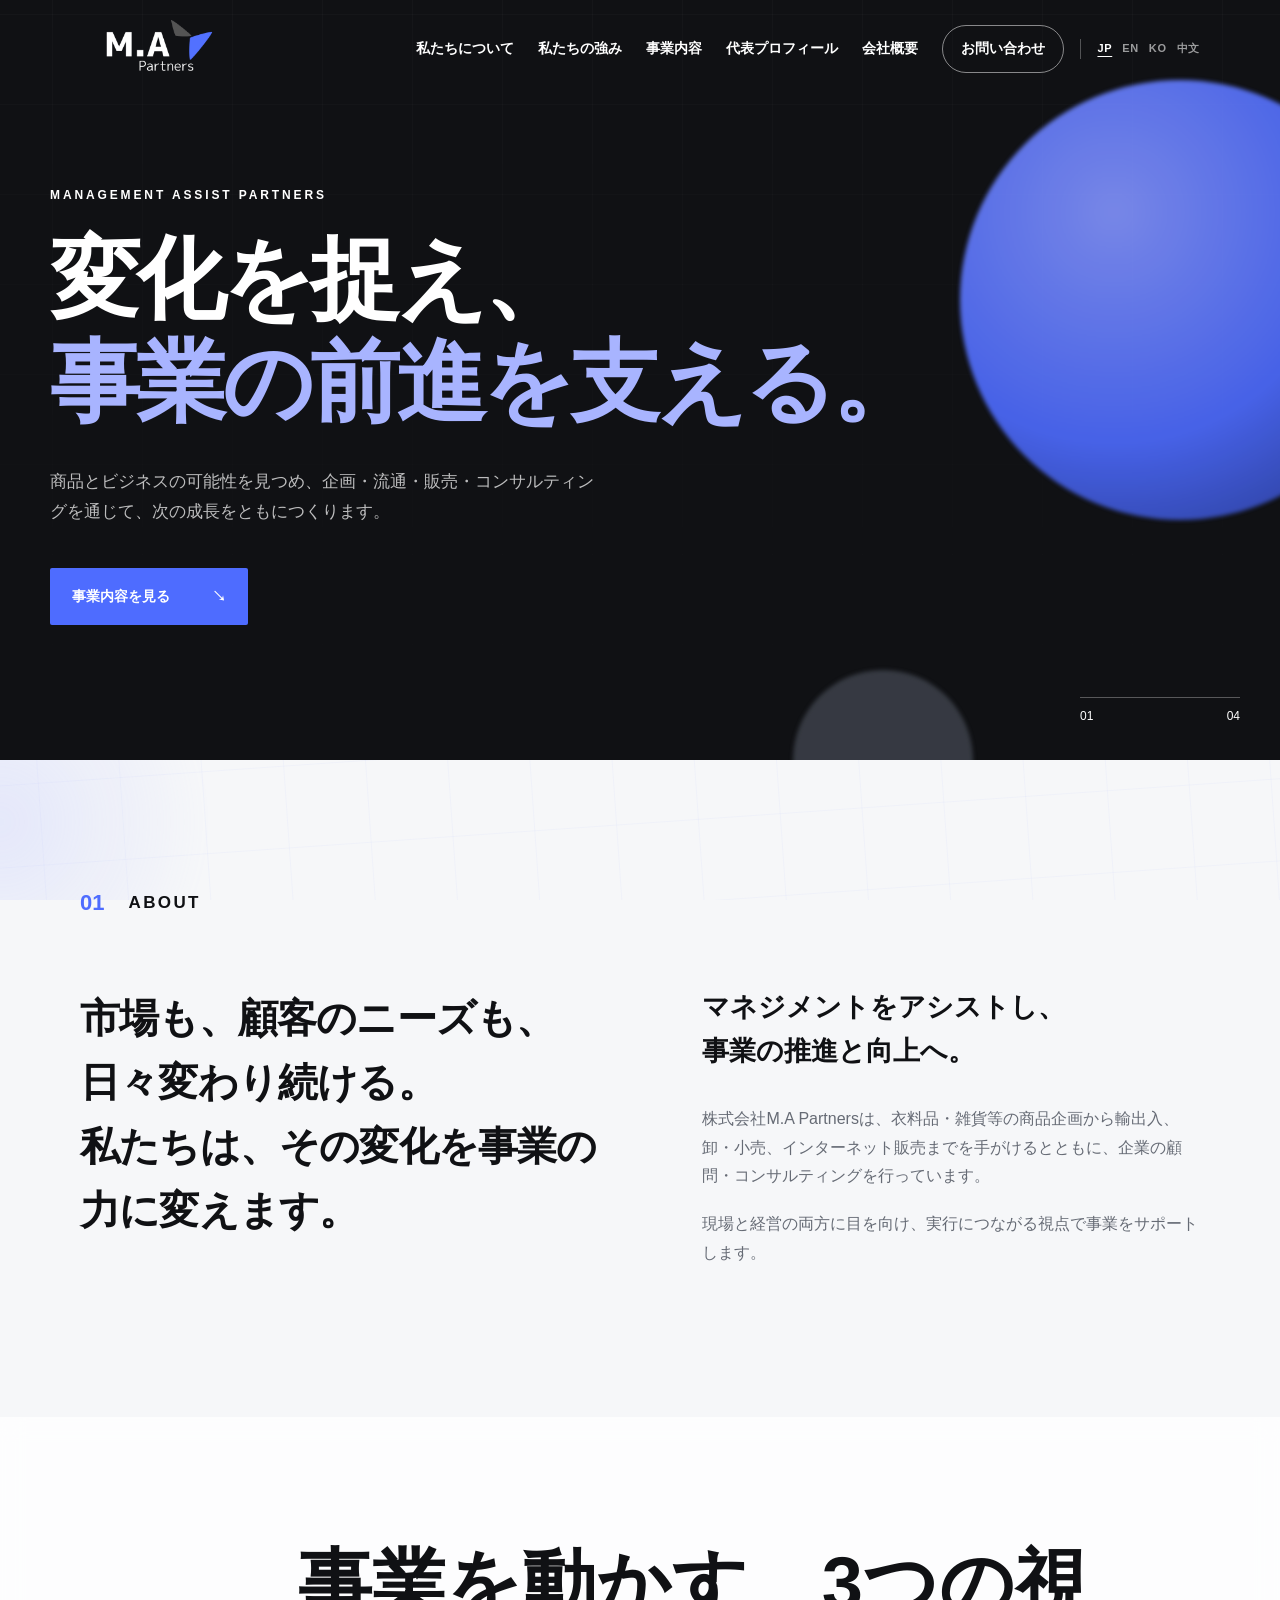
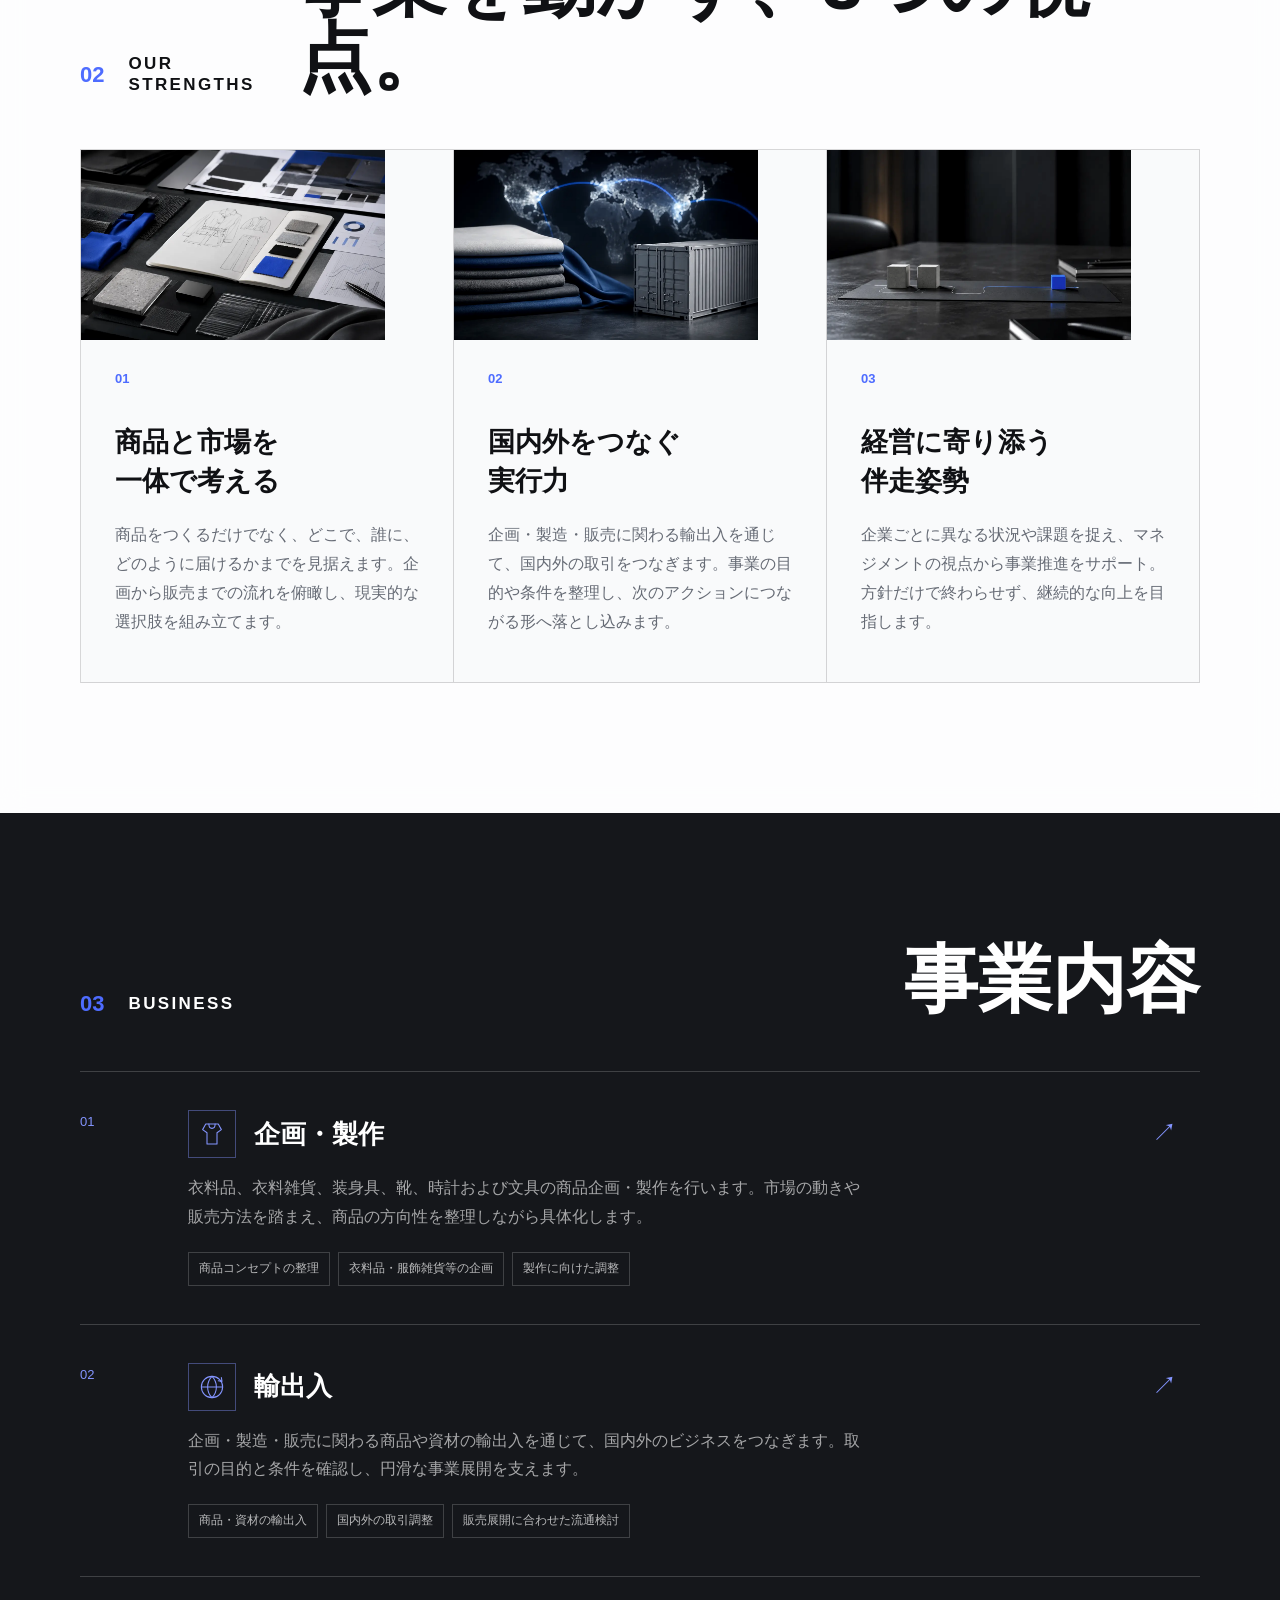
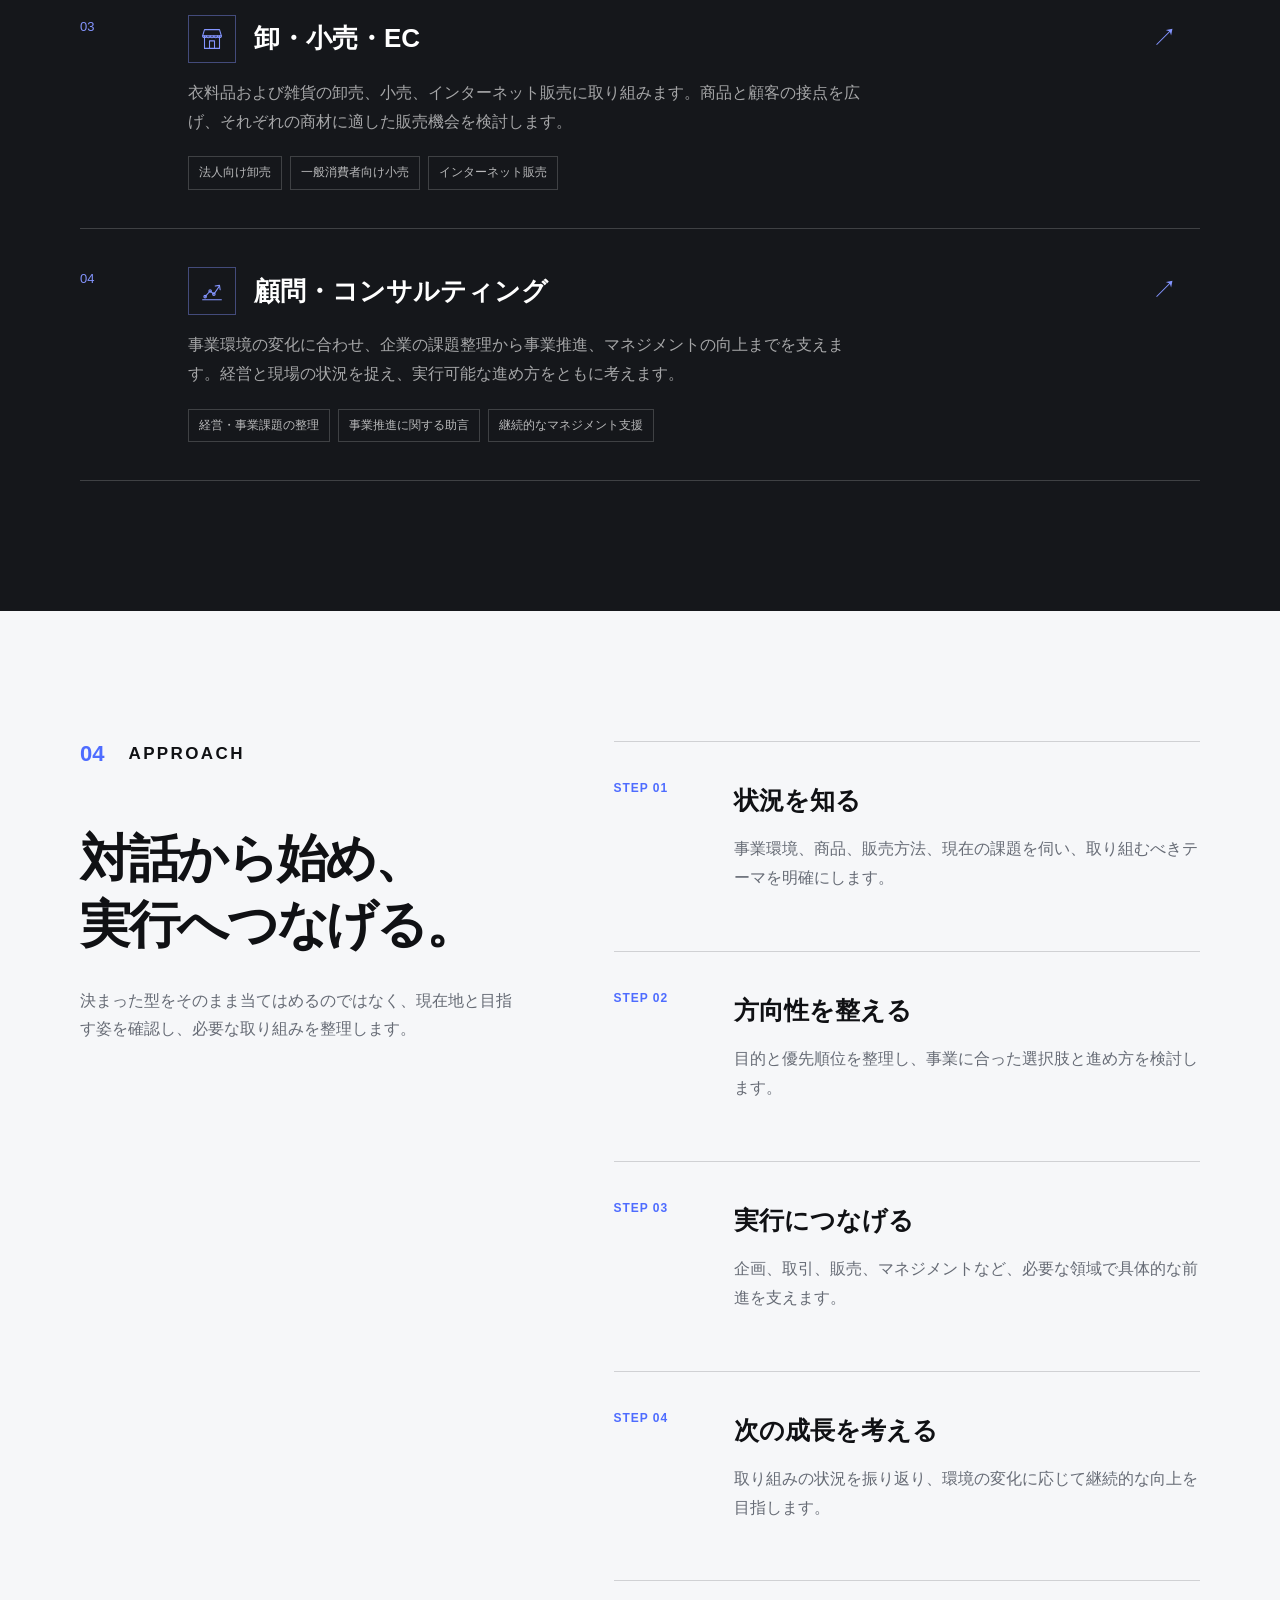
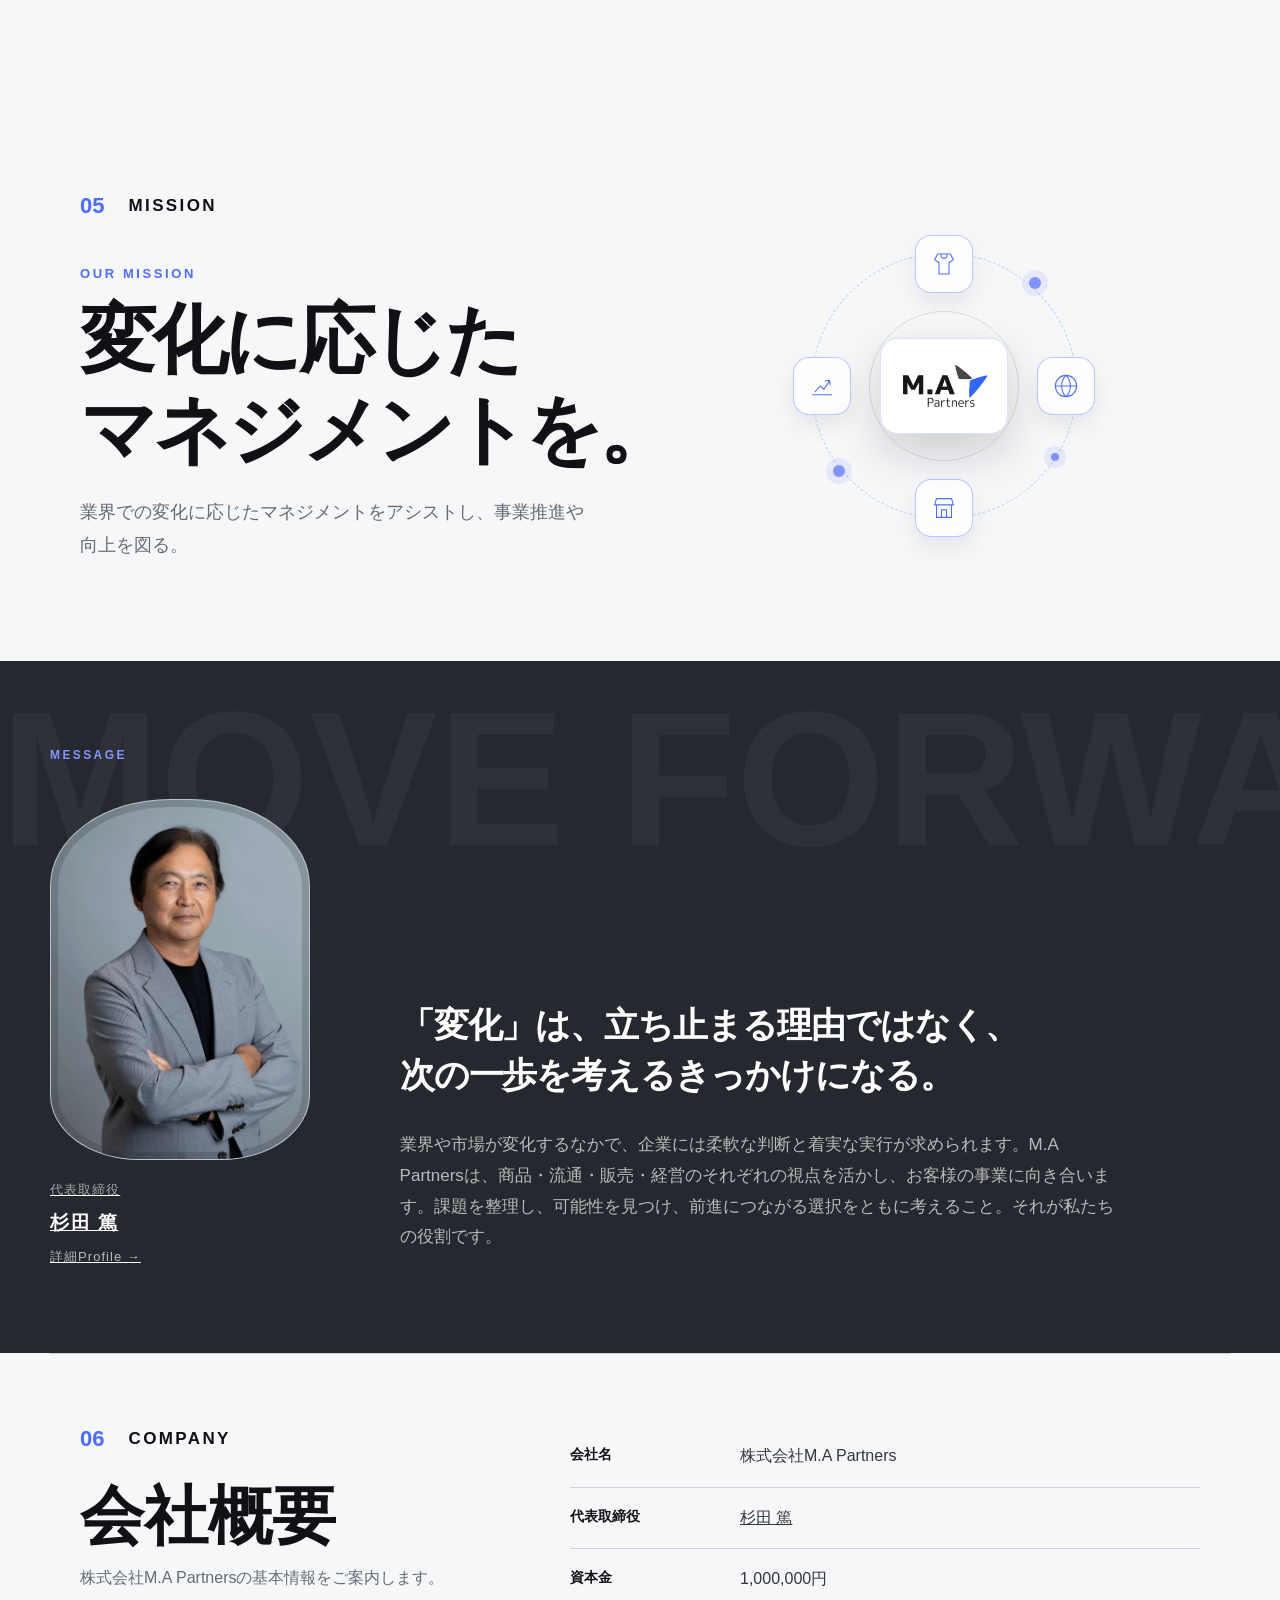
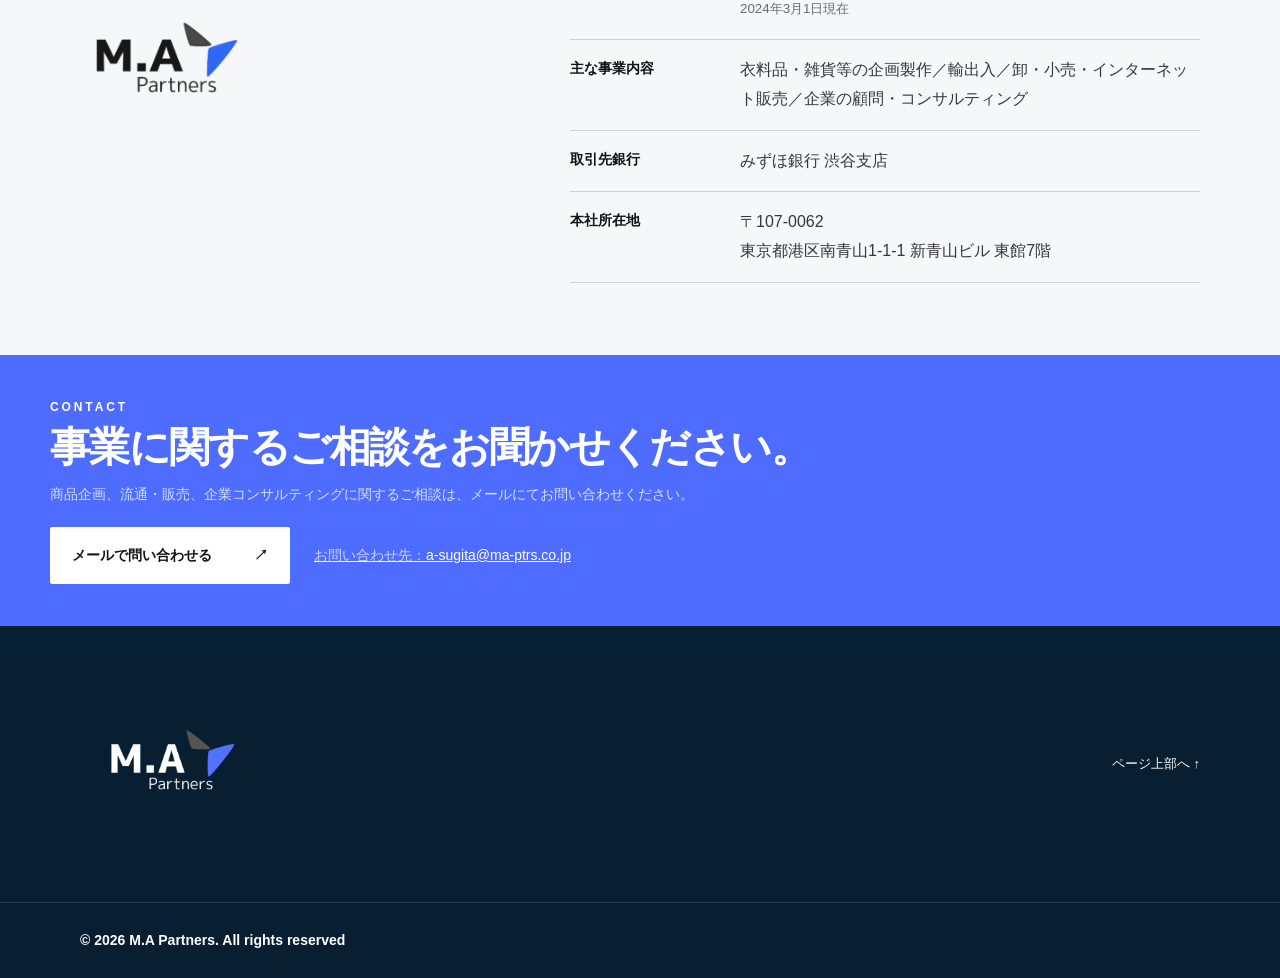
==== commit 35f6bac2: "Refine representative message alignment and profile link" ====
--- a/index.html
+++ b/index.html
@@ -40,7 +40,7 @@
     <section class="section business reveal" id="business"><div class="section-heading"><div class="section-label light"><span>03</span> BUSINESS</div><h2>事業内容</h2></div><div class="service-list"><article class="service-card"><span class="service-number">01</span><div><div class="service-title"><span class="service-icon" aria-hidden="true"><svg viewBox="0 0 48 48"><path d="M14 8h20l5 9-7 5v18H16V22l-7-5 5-9Z"/><path d="M19 8c0 4 2 7 5 7s5-3 5-7"/></svg></span><h3>企画・製作</h3></div><p>衣料品、衣料雑貨、装身具、靴、時計および文具の商品企画・製作を行います。市場の動きや販売方法を踏まえ、商品の方向性を整理しながら具体化します。</p><ul><li>商品コンセプトの整理</li><li>衣料品・服飾雑貨等の企画</li><li>製作に向けた調整</li></ul></div><span class="service-mark" aria-hidden="true">↗</span></article><article class="service-card"><span class="service-number">02</span><div><div class="service-title"><span class="service-icon" aria-hidden="true"><svg viewBox="0 0 48 48"><circle cx="24" cy="24" r="17"/><path d="M7 24h34M24 7c5 5 7 10 7 17s-2 12-7 17c-5-5-7-10-7-17s2-12 7-17Z"/><path d="m34 14 6 1-1-6"/></svg></span><h3>輸出入</h3></div><p>企画・製造・販売に関わる商品や資材の輸出入を通じて、国内外のビジネスをつなぎます。取引の目的と条件を確認し、円滑な事業展開を支えます。</p><ul><li>商品・資材の輸出入</li><li>国内外の取引調整</li><li>販売展開に合わせた流通検討</li></ul></div><span class="service-mark" aria-hidden="true">↗</span></article><article class="service-card"><span class="service-number">03</span><div><div class="service-title"><span class="service-icon" aria-hidden="true"><svg viewBox="0 0 48 48"><path d="M9 19h30l-3-10H12L9 19Z"/><path d="M12 19v20h24V19M20 39V27h8v12"/><path d="M9 19c0 4 6 4 6 0 0 4 6 4 6 0 0 4 6 4 6 0 0 4 6 4 6 0 0 4 6 4 6 0"/></svg></span><h3>卸・小売・EC</h3></div><p>衣料品および雑貨の卸売、小売、インターネット販売に取り組みます。商品と顧客の接点を広げ、それぞれの商材に適した販売機会を検討します。</p><ul><li>法人向け卸売</li><li>一般消費者向け小売</li><li>インターネット販売</li></ul></div><span class="service-mark" aria-hidden="true">↗</span></article><article class="service-card"><span class="service-number">04</span><div><div class="service-title"><span class="service-icon" aria-hidden="true"><svg viewBox="0 0 48 48"><path d="M9 38h30M13 33l8-9 6 5 9-13"/><path d="m29 16 7-1 1 7"/><circle cx="13" cy="33" r="2"/><circle cx="21" cy="24" r="2"/><circle cx="27" cy="29" r="2"/></svg></span><h3>顧問・コンサルティング</h3></div><p>事業環境の変化に合わせ、企業の課題整理から事業推進、マネジメントの向上までを支えます。経営と現場の状況を捉え、実行可能な進め方をともに考えます。</p><ul><li>経営・事業課題の整理</li><li>事業推進に関する助言</li><li>継続的なマネジメント支援</li></ul></div><span class="service-mark" aria-hidden="true">↗</span></article></div></section>
     <section class="section approach reveal" id="approach"><div class="approach-copy"><div class="section-label"><span>04</span> APPROACH</div><h2><span>対話から始め、</span><span>実行へつなげる。</span></h2><p>決まった型をそのまま当てはめるのではなく、現在地と目指す姿を確認し、必要な取り組みを整理します。</p></div><ol class="approach-steps"><li><span>STEP 01</span><div><h3>状況を知る</h3><p>事業環境、商品、販売方法、現在の課題を伺い、取り組むべきテーマを明確にします。</p></div></li><li><span>STEP 02</span><div><h3>方向性を整える</h3><p>目的と優先順位を整理し、事業に合った選択肢と進め方を検討します。</p></div></li><li><span>STEP 03</span><div><h3>実行につなげる</h3><p>企画、取引、販売、マネジメントなど、必要な領域で具体的な前進を支えます。</p></div></li><li><span>STEP 04</span><div><h3>次の成長を考える</h3><p>取り組みの状況を振り返り、環境の変化に応じて継続的な向上を目指します。</p></div></li></ol></section>
     <section class="section mission reveal"><div class="mission-panel"><div class="section-label"><span>05</span> MISSION</div><p class="mission-kicker">OUR MISSION</p><h2><span>変化に応じた</span><span>マネジメントを。</span></h2><p>業界での変化に応じたマネジメントをアシストし、事業推進や向上を図る。</p></div><div class="mission-graphic" aria-hidden="true"><div class="motion-system"><span class="motion-ring motion-ring-outer"></span><span class="motion-ring motion-ring-inner"></span><div class="motion-core"><img src="assets/logo-dark.png" alt=""></div><div class="motion-orbit"><span class="motion-node node-one"><span><svg viewBox="0 0 48 48"><path d="M14 8h20l5 9-7 5v18H16V22l-7-5 5-9Z"/><path d="M19 8c0 4 2 7 5 7s5-3 5-7"/></svg></span></span><span class="motion-node node-two"><span><svg viewBox="0 0 48 48"><circle cx="24" cy="24" r="17"/><path d="M7 24h34M24 7c5 5 7 10 7 17s-2 12-7 17c-5-5-7-10-7-17s2-12 7-17Z"/></svg></span></span><span class="motion-node node-three"><span><svg viewBox="0 0 48 48"><path d="M9 19h30l-3-10H12L9 19ZM12 19v20h24V19M20 39V27h8v12"/></svg></span></span><span class="motion-node node-four"><span><svg viewBox="0 0 48 48"><path d="M9 38h30M13 33l8-9 6 5 9-13m-7 0 7-1 1 7"/></svg></span></span></div><span class="motion-dot dot-one"></span><span class="motion-dot dot-two"></span><span class="motion-dot dot-three"></span></div></div></section>
-    <section class="message reveal"><div class="message-track" aria-hidden="true">MOVE FORWARD · MOVE FORWARD ·</div><div class="message-inner"><p class="message-en">MESSAGE</p><div class="message-layout"><div class="message-copy"><blockquote><span>「変化」は、立ち止まる理由ではなく、</span><span>次の一歩を考えるきっかけになる。</span></blockquote><p>業界や市場が変化するなかで、企業には柔軟な判断と着実な実行が求められます。M.A Partnersは、商品・流通・販売・経営のそれぞれの視点を活かし、お客様の事業に向き合います。課題を整理し、可能性を見つけ、前進につながる選択をともに考えること。それが私たちの役割です。</p></div><a class="message-portrait" href="/atsushi-sugita/" aria-label="代表取締役 杉田 篤のプロフィールを見る"><div class="message-photo-frame"><img src="assets/representative.webp" alt="代表取締役 杉田 篤"></div><figcaption><span>代表取締役</span><strong>杉田 篤</strong><span>PROFILE →</span></figcaption></a></div></div></section>
+    <section class="message reveal"><div class="message-track" aria-hidden="true">MOVE FORWARD · MOVE FORWARD ·</div><div class="message-inner"><p class="message-en">MESSAGE</p><div class="message-layout"><div class="message-copy"><blockquote><span>「変化」は、立ち止まる理由ではなく、</span><span>次の一歩を考えるきっかけになる。</span></blockquote><p style="margin-left:0">業界や市場が変化するなかで、企業には柔軟な判断と着実な実行が求められます。M.A Partnersは、商品・流通・販売・経営のそれぞれの視点を活かし、お客様の事業に向き合います。課題を整理し、可能性を見つけ、前進につながる選択をともに考えること。それが私たちの役割です。</p></div><div class="message-portrait"><div class="message-photo-frame"><img src="assets/representative.webp" alt="代表取締役 杉田 篤"></div><figcaption><span>代表取締役</span><strong>杉田 篤</strong><a href="/atsushi-sugita/" aria-label="代表取締役 杉田 篤の詳細プロフィールを見る" style="color:rgba(255,255,255,.68);font-size:13px;letter-spacing:.08em;text-decoration:none;width:max-content">詳細Profile →</a></figcaption></div></div></div></section>
     <section class="section company reveal" id="company"><div class="company-intro"><div class="section-label"><span>06</span> COMPANY</div><h2>会社概要</h2><p>株式会社M.A Partnersの基本情報をご案内します。</p><img class="company-logo" src="assets/logo-dark.png" alt="M.A Partners"></div><dl class="company-table"><div><dt>会社名</dt><dd>株式会社M.A Partners</dd></div><div><dt>代表取締役</dt><dd><a href="/atsushi-sugita/">杉田 篤</a></dd></div><div><dt>資本金</dt><dd>1,000,000円<br><small>2024年3月1日現在</small></dd></div><div><dt>主な事業内容</dt><dd>衣料品・雑貨等の企画製作／輸出入／卸・小売・インターネット販売／企業の顧問・コンサルティング</dd></div><div><dt>取引先銀行</dt><dd>みずほ銀行 渋谷支店</dd></div><div><dt>本社所在地</dt><dd>〒107-0062<br><span class="address-line">東京都港区南青山1-1-1 新青山ビル 東館7階</span></dd></div></dl></section>
     <section class="contact" id="contact"><div class="contact-inner"><div class="contact-title"><p class="eyebrow">CONTACT</p><h2>事業に関するご相談をお聞かせください。</h2><p class="contact-description">商品企画、流通・販売、企業コンサルティングに関するご相談は、メールにてお問い合わせください。</p></div><div class="contact-actions"><a class="button button-light" href="mailto:a-sugita@ma-ptrs.co.jp?subject=M.A%20Partners%E3%81%B8%E3%81%AE%E3%81%8A%E5%95%8F%E3%81%84%E5%90%88%E3%82%8F%E3%81%9B">メールで問い合わせる <span aria-hidden="true">↗</span></a><a class="email" href="mailto:a-sugita@ma-ptrs.co.jp"><span>お問い合わせ先：</span>a-sugita@ma-ptrs.co.jp</a></div></div></section>
   </main>
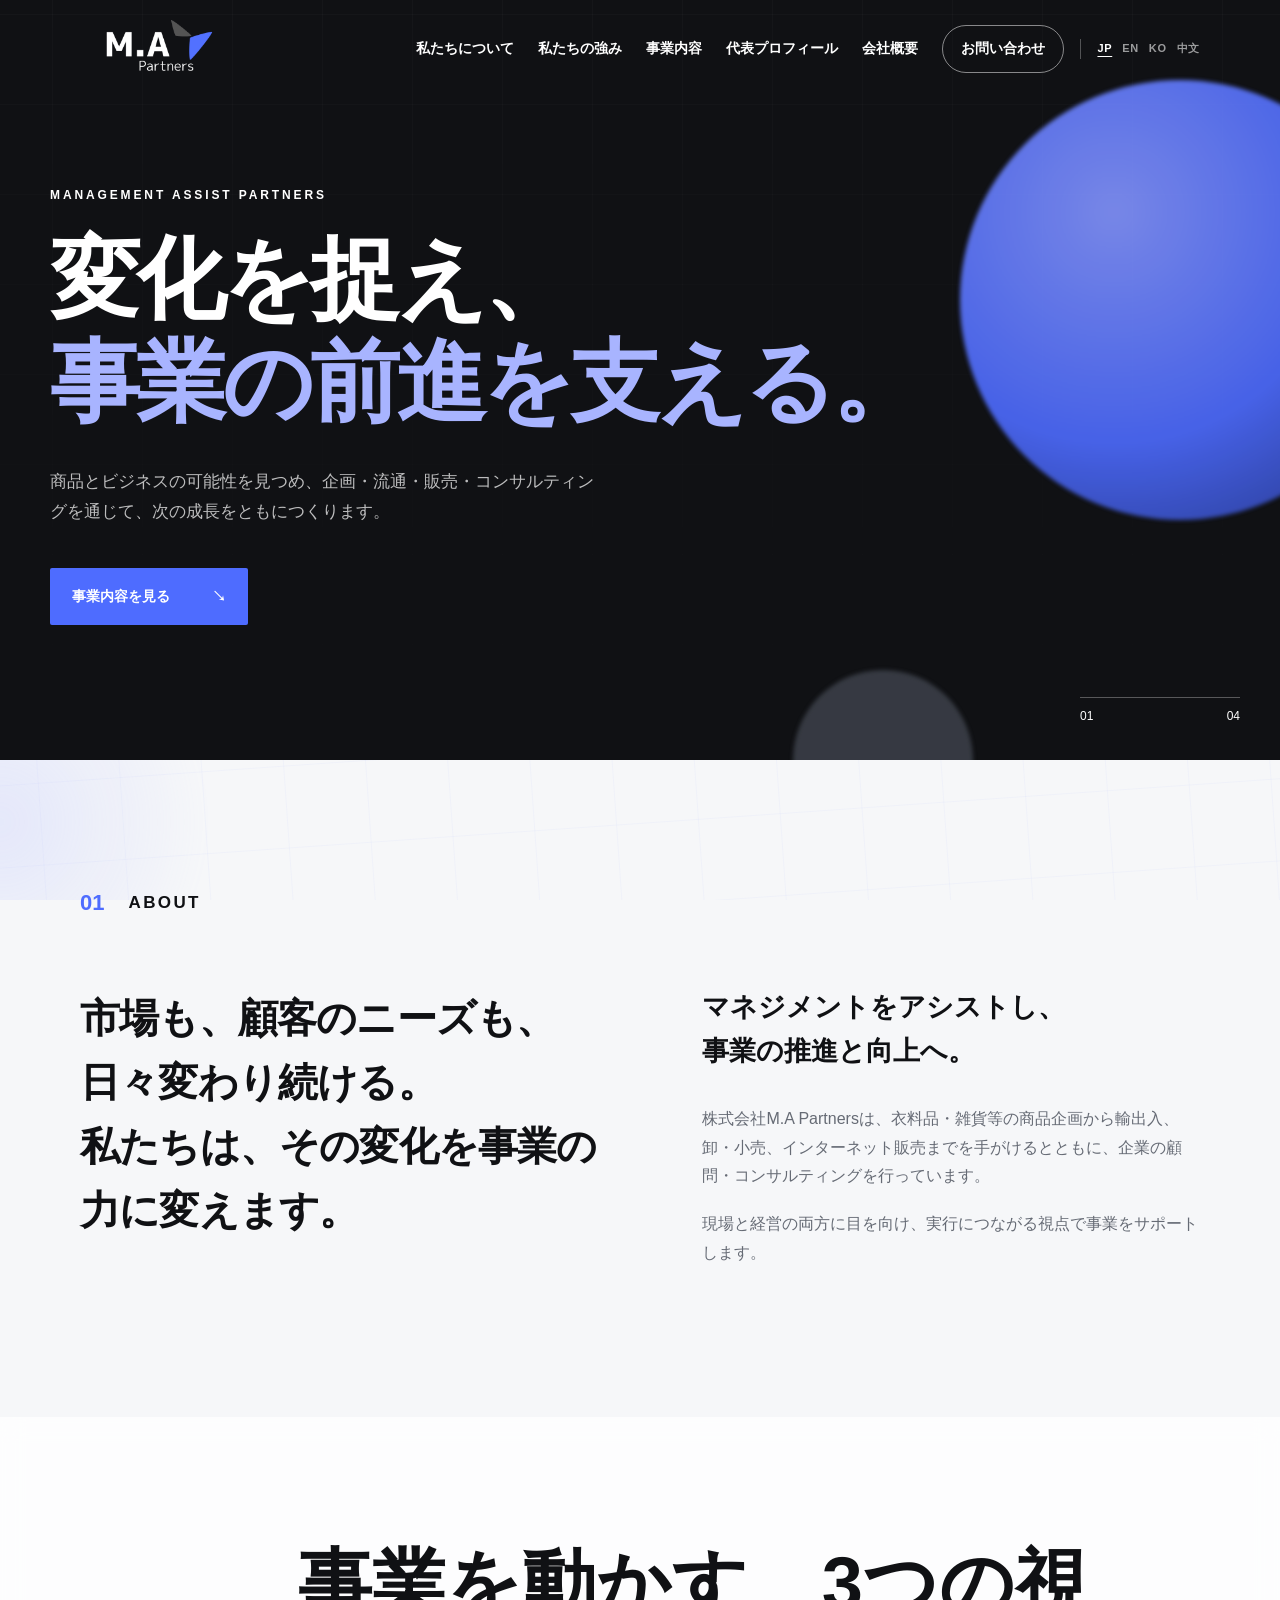
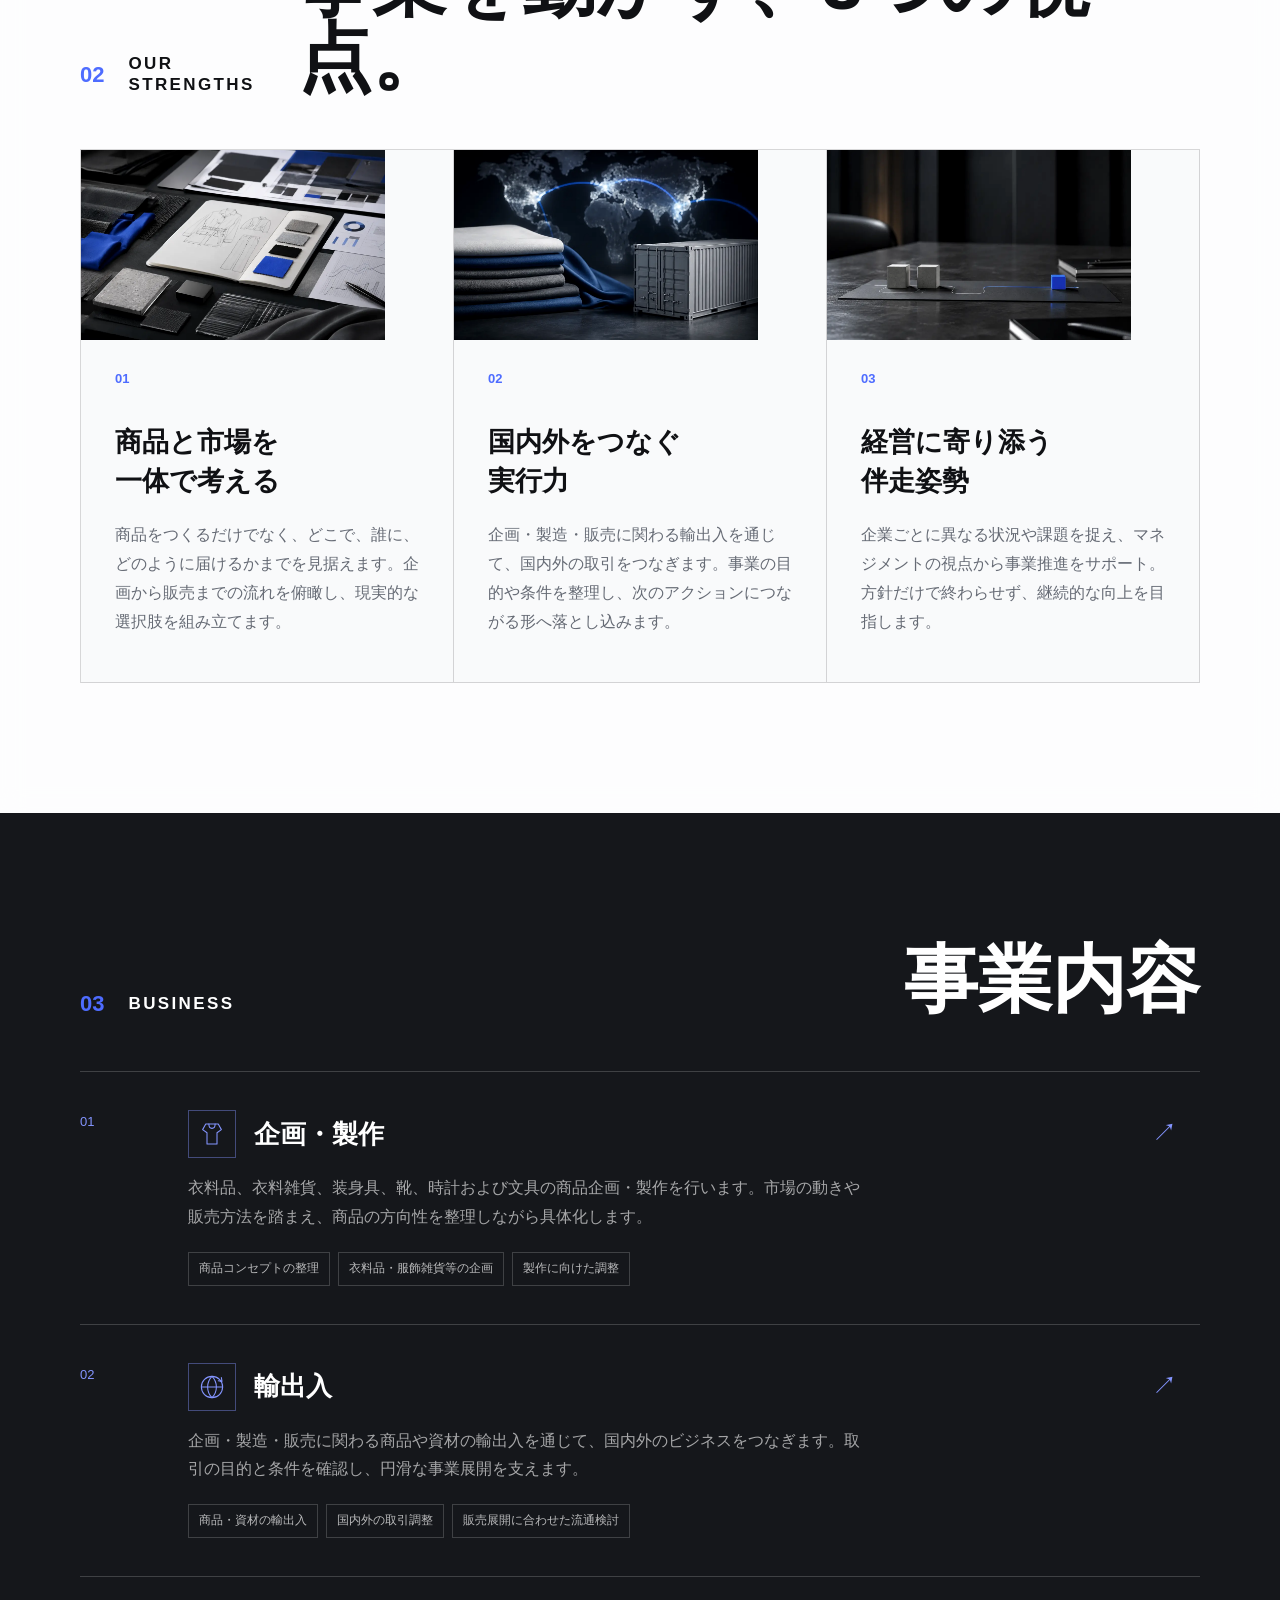
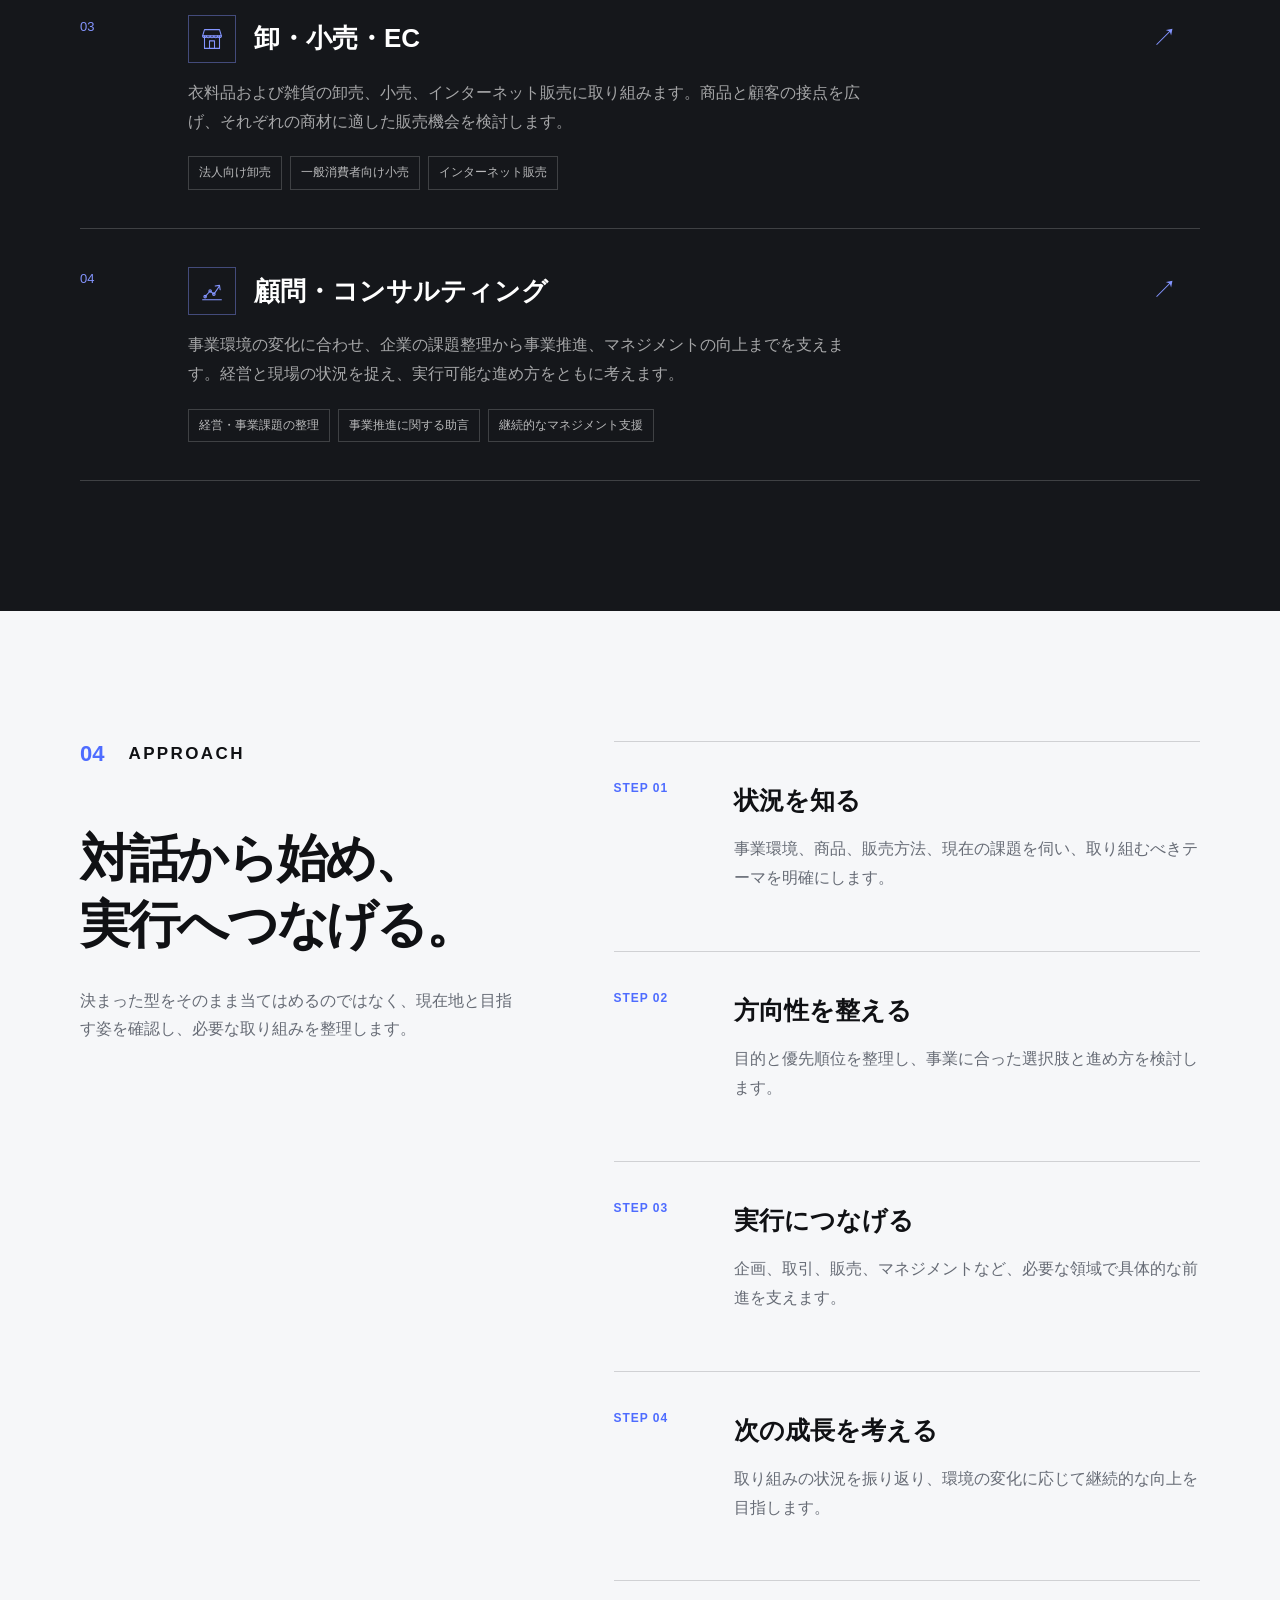
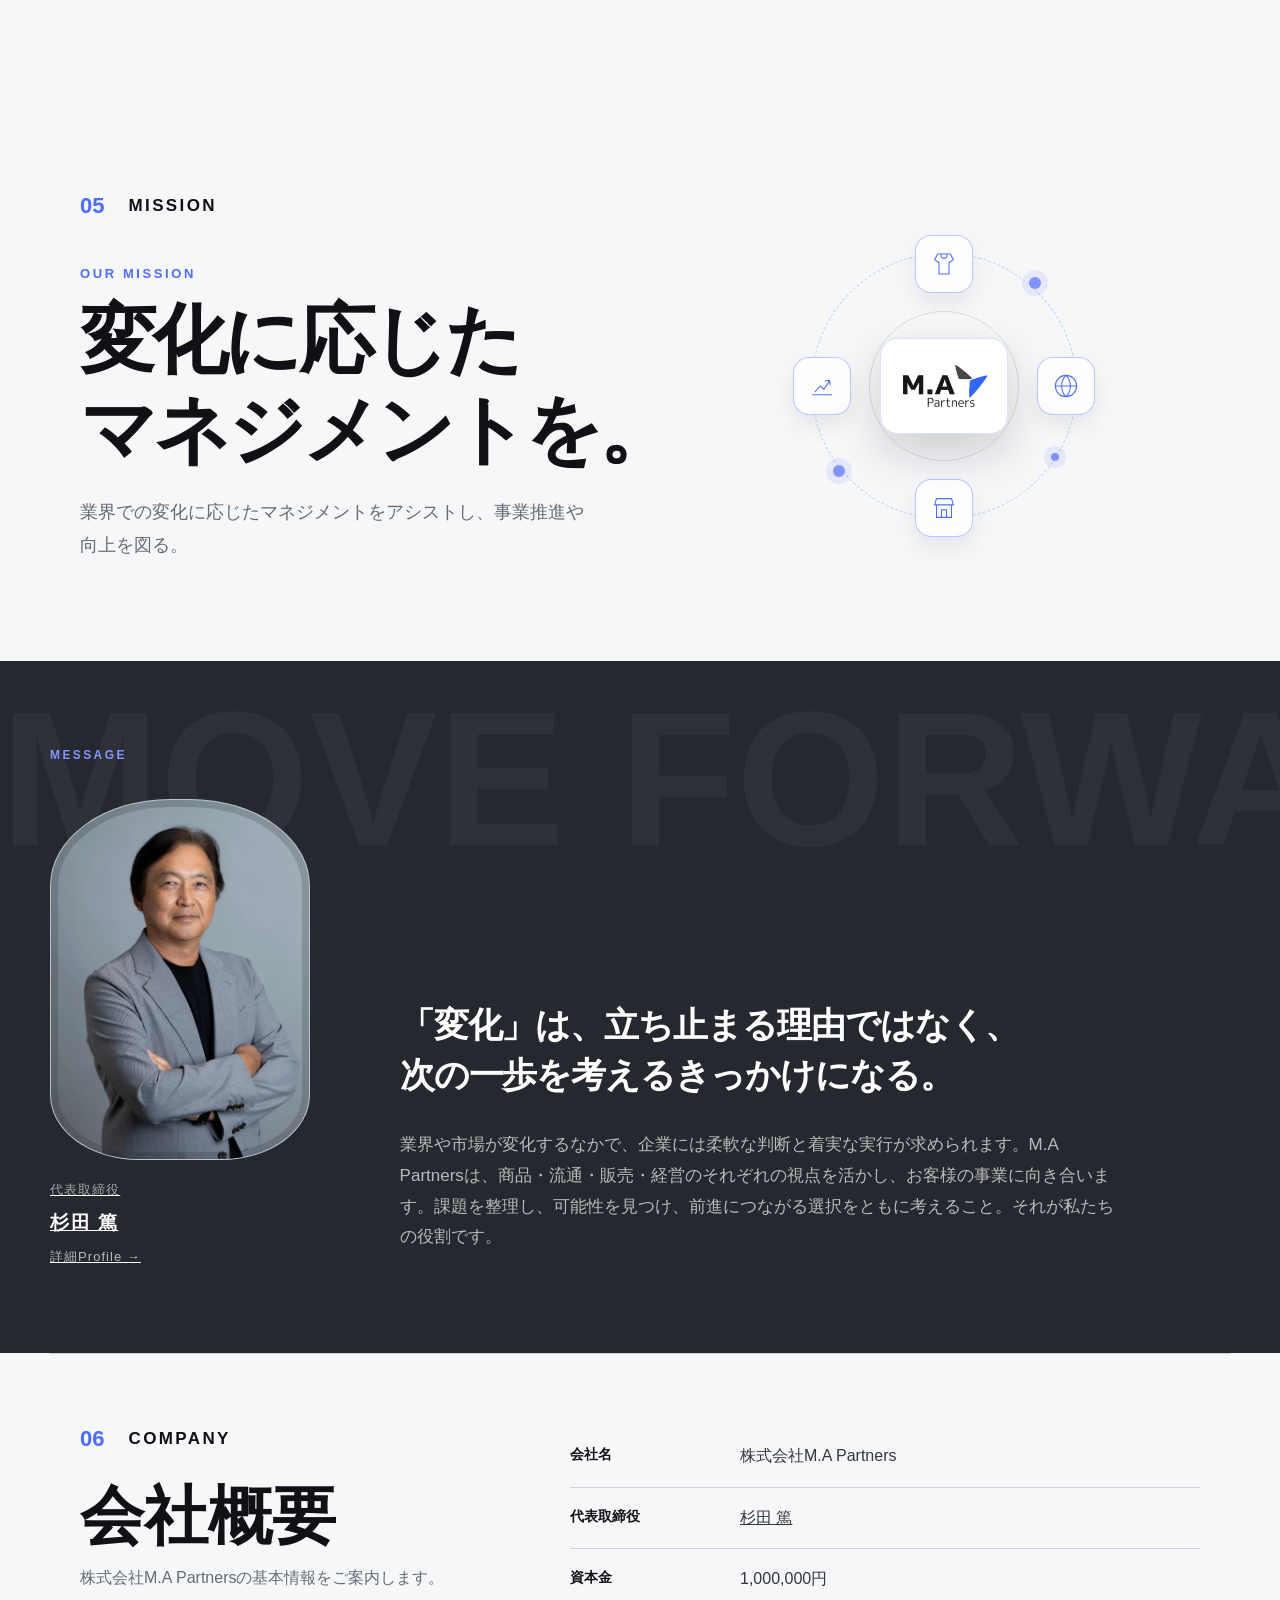
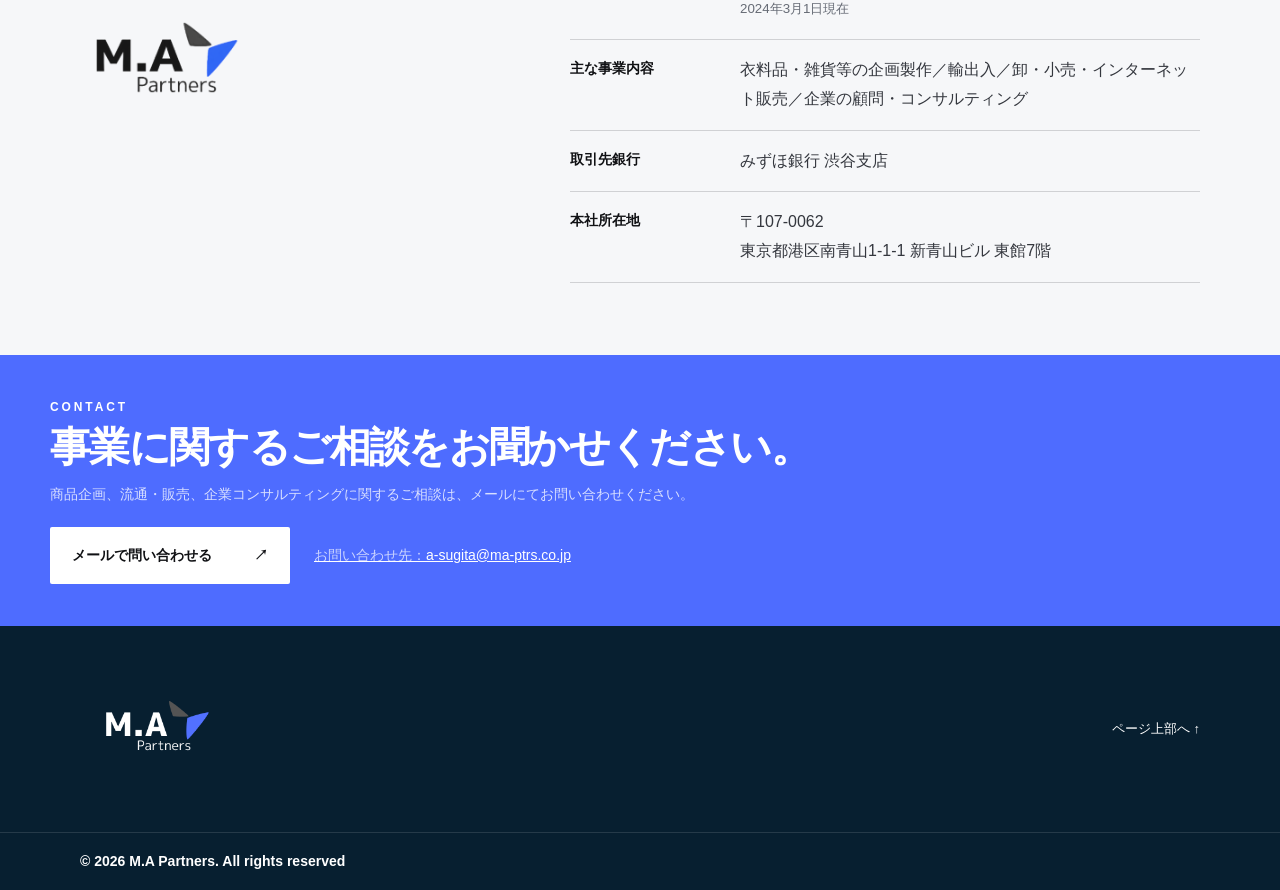
==== commit 160f11f9: "Refresh transparent favicon" ====
--- a/index.html
+++ b/index.html
@@ -13,6 +13,8 @@
   <meta name="viewport" content="width=device-width, initial-scale=1">
   <meta name="description" content="株式会社M.A Partnersは、衣料品・雑貨等の企画製作、輸出入、卸・小売・インターネット販売、企業コンサルティングを行っています。">
   <meta name="theme-color" content="#101114">
+  <link rel="icon" href="/favicon.svg?v=4" type="image/svg+xml" sizes="any">
+  <link rel="shortcut icon" href="/favicon.svg?v=4" type="image/svg+xml">
   <title>株式会社M.A Partners｜商品企画・輸出入・経営コンサルティング</title>
   <link rel="canonical" href="https://ma-ptrs.co.jp/">
   <meta property="og:type" content="website">
--- a/style.css
+++ b/style.css
@@ -170,10 +170,10 @@
 .email { display: block; width: fit-content; margin: 0; color: #fff; font-size: 14px; }
 .email span { color: rgba(255,255,255,.7); }
 .site-footer { color: #fff; background: #071f30; }
-.footer-main { min-height: 170px; max-width: var(--max); margin: auto; padding: 48px 30px; display: flex; align-items: center; justify-content: space-between; }
-.footer-main img { width: 180px; }
+.footer-main { min-height: 0; max-width: var(--max); margin: auto; padding: 28px 30px; display: flex; align-items: center; justify-content: space-between; }
+.footer-main img { width: 150px; }
 .footer-main a { color: #fff; text-decoration: none; font-size: 13px; }
-.footer-copyright { padding: 25px max(30px, calc((100% - var(--max))/2 + 30px)); border-top: 1px solid rgba(255,255,255,.12); color: #fff; font-size: 14px; font-weight: 600; }
+.footer-copyright { padding: 16px max(30px, calc((100% - var(--max))/2 + 30px)); border-top: 1px solid rgba(255,255,255,.12); color: #fff; font-size: 14px; font-weight: 600; }
 
 @media (max-width: 800px) {
   .header-inner { height: 80px; padding: 0 20px; }
@@ -233,8 +233,8 @@
   .contact h2 { white-space: normal; font-size: 30px; }
   .contact-description { white-space: normal; }
   .contact-actions { margin-top: 20px; align-items: flex-start; flex-direction: column; gap: 14px; }
-  .footer-main { min-height: 140px; padding: 38px 20px; align-items: flex-start; flex-direction: column; gap: 32px; }
-  .footer-copyright { padding: 22px 20px; font-size: 13px; }
+  .footer-main { min-height: 0; padding: 26px 20px; align-items: flex-start; flex-direction: column; gap: 32px; }
+  .footer-copyright { padding: 15px 20px; font-size: 13px; }
 }
 
 @media (prefers-reduced-motion: reduce) { html { scroll-behavior: auto; } * { transition: none !important; animation: none !important; } }
